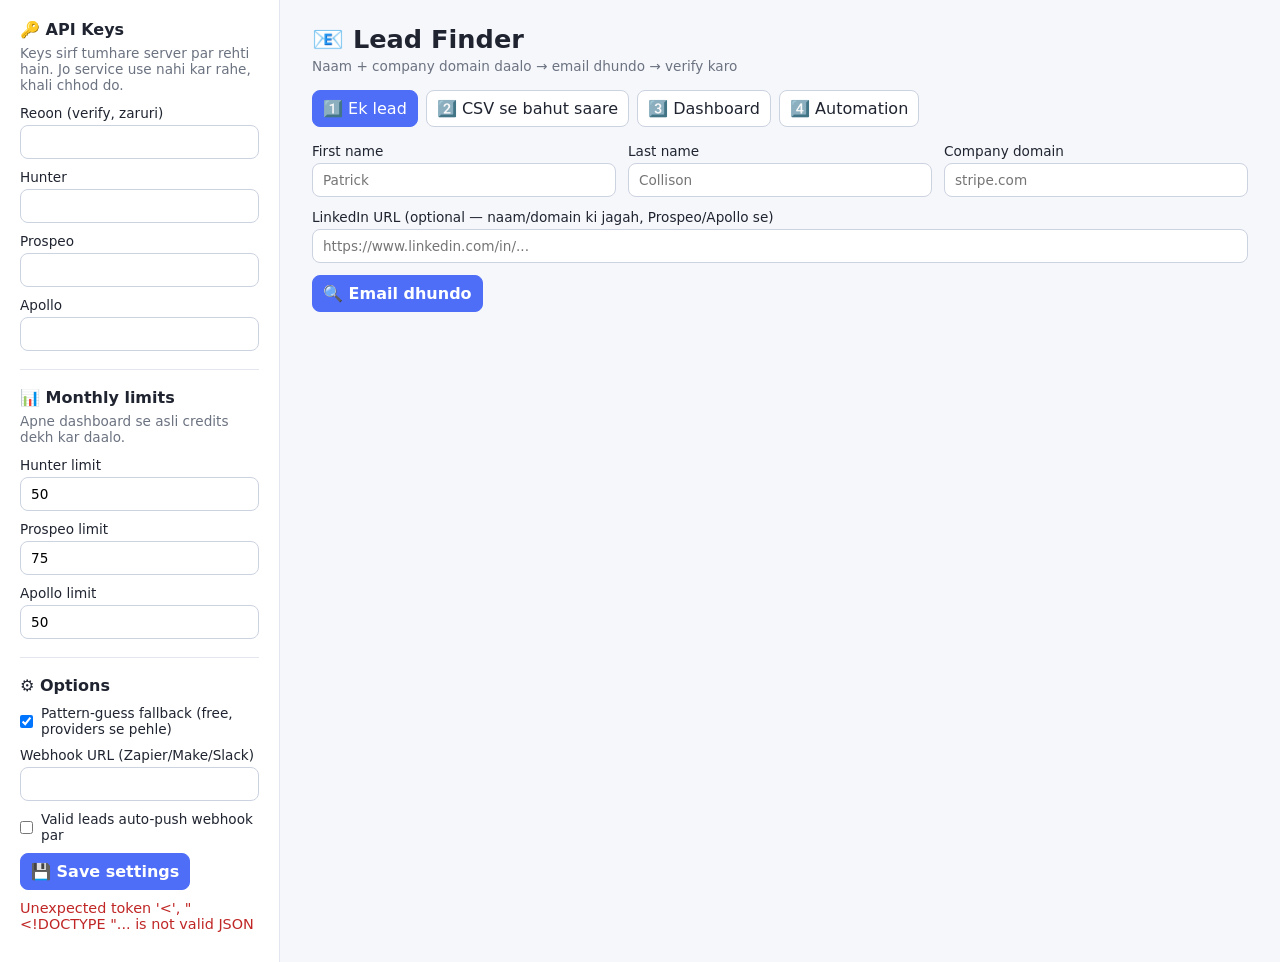
==== static/index.html @ 0e2b57da "Convert Streamlit app into server-hostable Flask web app Replaces the Streamlit UI with a JSON API +" ====
<!DOCTYPE html>
<html lang="hi">
<head>
  <meta charset="UTF-8">
  <meta name="viewport" content="width=device-width, initial-scale=1.0">
  <title>Lead Finder</title>
  <link rel="stylesheet" href="style.css">
</head>
<body>
  <div class="layout">
    <aside class="sidebar">
      <h2>🔑 API Keys</h2>
      <p class="hint">Keys sirf tumhare server par rehti hain. Jo service use nahi kar rahe, khali chhod do.</p>
      <label>Reoon (verify, zaruri)
        <input type="password" id="key-REOON_API_KEY" autocomplete="off">
      </label>
      <label>Hunter
        <input type="password" id="key-HUNTER_API_KEY" autocomplete="off">
      </label>
      <label>Prospeo
        <input type="password" id="key-PROSPEO_API_KEY" autocomplete="off">
      </label>
      <label>Apollo
        <input type="password" id="key-APOLLO_API_KEY" autocomplete="off">
      </label>

      <hr>
      <h2>📊 Monthly limits</h2>
      <p class="hint">Apne dashboard se asli credits dekh kar daalo.</p>
      <label>Hunter limit
        <input type="number" id="lim-hunter" min="0" value="50">
      </label>
      <label>Prospeo limit
        <input type="number" id="lim-prospeo" min="0" value="75">
      </label>
      <label>Apollo limit
        <input type="number" id="lim-apollo" min="0" value="50">
      </label>

      <hr>
      <h2>⚙️ Options</h2>
      <label class="check">
        <input type="checkbox" id="flag-pattern" checked>
        Pattern-guess fallback (free, providers se pehle)
      </label>
      <label>Webhook URL (Zapier/Make/Slack)
        <input type="password" id="webhook-url" autocomplete="off">
      </label>
      <label class="check">
        <input type="checkbox" id="flag-push">
        Valid leads auto-push webhook par
      </label>

      <button id="save-settings" class="primary">💾 Save settings</button>
      <p id="settings-msg" class="msg"></p>
      <button id="logout-btn" class="hidden">Logout</button>
    </aside>

    <main>
      <h1>📧 Lead Finder</h1>
      <p class="hint">Naam + company domain daalo → email dhundo → verify karo</p>
      <div id="quota-alerts"></div>

      <nav class="tabs">
        <button class="tab active" data-tab="single">1️⃣ Ek lead</button>
        <button class="tab" data-tab="csv">2️⃣ CSV se bahut saare</button>
        <button class="tab" data-tab="dash">3️⃣ Dashboard</button>
        <button class="tab" data-tab="auto">4️⃣ Automation</button>
      </nav>

      <section id="tab-single" class="panel active">
        <div class="row">
          <label>First name<input id="first" placeholder="Patrick"></label>
          <label>Last name<input id="last" placeholder="Collison"></label>
          <label>Company domain<input id="domain" placeholder="stripe.com"></label>
        </div>
        <div class="row">
          <label>LinkedIn URL (optional — naam/domain ki jagah, Prospeo/Apollo se)
            <input id="linkedin" placeholder="https://www.linkedin.com/in/...">
          </label>
        </div>
        <button id="find-btn" class="primary">🔍 Email dhundo</button>
        <p id="single-msg" class="msg"></p>
        <div id="single-result" class="card hidden"></div>
        <details id="single-log-wrap" class="hidden">
          <summary>Kya hua? (details)</summary>
          <pre id="single-log"></pre>
        </details>
      </section>

      <section id="tab-csv" class="panel">
        <p>CSV mein ye 3 columns chahiye: <code>first_name</code>, <code>last_name</code>, <code>domain</code>.
          Batch server par background mein chalta hai — tab band karoge to bhi chalta rahega.</p>
        <a class="btn" href="/api/sample.csv">⬇️ Sample CSV download karo</a>
        <div class="row top">
          <input type="file" id="csv-file" accept=".csv,text/csv">
        </div>
        <p id="csv-msg" class="msg"></p>
        <div id="csv-mapping" class="card hidden">
          <h3>Columns map karo</h3>
          <p class="hint">Tumhari CSV ke headers alag hain — batao kaunsa column kya hai:</p>
          <div class="row">
            <label>first_name →<select id="map-first"></select></label>
            <label>last_name →<select id="map-last"></select></label>
            <label>domain →<select id="map-domain"></select></label>
          </div>
          <button id="map-apply">✅ Mapping apply karo</button>
        </div>
        <div id="csv-preview" class="hidden"></div>
        <button id="batch-btn" class="primary hidden">▶️ Start job</button>

        <div id="job-panel" class="hidden">
          <h3 id="job-title">Job</h3>
          <div class="bar"><div id="bar-fill"></div></div>
          <p id="bar-text"></p>
          <p id="job-status" class="msg"></p>
          <div class="row">
            <label class="check"><input type="checkbox" id="retry-notfound"> Not-found leads bhi retry karo</label>
            <button id="resume-btn" class="hidden">🔄 Resume / Retry</button>
            <button id="download-btn" class="primary hidden">⬇️ Results download karo</button>
          </div>
          <div id="batch-table"></div>
        </div>

        <h3>Recent jobs</h3>
        <div id="jobs-list"></div>
      </section>

      <section id="tab-dash" class="panel">
        <div class="charts">
          <div id="chart-quota" class="chart"></div>
          <div id="chart-status" class="chart"></div>
          <div id="chart-pipeline" class="chart"></div>
          <div id="chart-daily" class="chart"></div>
        </div>

        <h3>Credits ka hisaab</h3>
        <div id="quota-table"></div>
        <p class="hint">Ye hisaab app ka apna estimate hai. Kabhi kabhi asli dashboard se milaa lo.</p>

        <h3>Ab tak ke leads</h3>
        <div class="row">
          <input id="hist-q" placeholder="Search naam / domain / email...">
          <select id="hist-status">
            <option value="">Sab status</option>
            <option value="valid">✅ Valid</option>
            <option value="risky">⚠️ Risky</option>
            <option value="not_found">❌ Not found</option>
          </select>
          <select id="hist-pipeline">
            <option value="">Sab pipeline</option>
            <option value="contacted">Contacted</option>
            <option value="replied">Replied</option>
            <option value="interested">Interested</option>
            <option value="closed">Closed</option>
          </select>
          <button id="hist-export">⬇️ Export CSV</button>
          <button id="hist-reverify">🔁 Risky re-verify (job)</button>
          <button id="hist-push">📤 Valid leads push karo</button>
        </div>
        <p id="hist-msg" class="msg"></p>
        <div id="history-table"></div>
      </section>

      <section id="tab-auto" class="panel">
        <h3>📅 Scheduled runs</h3>
        <p class="hint">CSV URL (Google Sheet ka "publish to web → CSV" link bhi) se auto-import + find.
          Sheet ID doge to results wapas Google Sheet mein append honge (service account env mein set karo).</p>
        <div class="row">
          <input id="sch-name" placeholder="Naam (e.g. Weekly leads)">
          <input id="sch-url" placeholder="https://... CSV URL">
          <input id="sch-interval" type="number" min="1" value="24" title="Interval (hours)">
          <input id="sch-sheet" placeholder="Google Sheet ID (optional)">
          <button id="sch-add" class="primary">➕ Add schedule</button>
        </div>
        <p id="sch-msg" class="msg"></p>
        <div id="sch-list"></div>

        <h3>📨 Outreach (Instantly / Smartlead)</h3>
        <div class="row">
          <select id="oc-provider">
            <option value="instantly">Instantly</option>
            <option value="smartlead">Smartlead</option>
          </select>
          <input id="oc-campaign" placeholder="Campaign ID">
          <input id="oc-key" type="password" placeholder="API key">
          <button id="oc-save">💾 Save</button>
          <button id="oc-push" class="primary">🚀 Valid leads campaign mein push karo</button>
        </div>
        <p id="oc-msg" class="msg"></p>

        <h3>🔑 API tokens (scripts/tools ke liye)</h3>
        <p class="hint">Token se API access: <code>Authorization: Bearer &lt;token&gt;</code>. Token sirf ek baar dikhega.</p>
        <div class="row">
          <input id="tok-name" placeholder="Token naam (e.g. my-script)">
          <button id="tok-create" class="primary">➕ Generate token</button>
        </div>
        <p id="tok-msg" class="msg"></p>
        <pre id="tok-show" class="hidden"></pre>
        <div id="tok-list"></div>
      </section>
    </main>
  </div>
  <script src="vendor/plotly-basic.min.js"></script>
  <script src="app.js"></script>
</body>
</html>
---- static/style.css ----
* { box-sizing: border-box; }

body {
  margin: 0;
  font-family: system-ui, -apple-system, "Segoe UI", sans-serif;
  background: #f6f7fb;
  color: #1f2430;
}

.layout { display: flex; min-height: 100vh; }

.sidebar {
  width: 280px;
  flex-shrink: 0;
  background: #fff;
  border-right: 1px solid #e3e6ee;
  padding: 20px;
}
.sidebar h2 { font-size: 1rem; margin: 0 0 6px; }
.sidebar hr { border: none; border-top: 1px solid #e3e6ee; margin: 18px 0; }
.sidebar label { display: block; font-size: 0.85rem; margin: 10px 0; }
.sidebar input { width: 100%; margin-top: 4px; }

main { flex: 1; padding: 24px 32px; max-width: 1100px; }
h1 { margin: 0 0 4px; font-size: 1.6rem; }
h3 { margin: 24px 0 8px; }

.hint { color: #6b7280; font-size: 0.85rem; margin: 4px 0 12px; }

input, button {
  font: inherit;
  padding: 8px 10px;
  border: 1px solid #cbd2e0;
  border-radius: 8px;
  background: #fff;
}
input:focus { outline: 2px solid #4f6ef7; border-color: transparent; }

button, .btn {
  cursor: pointer;
  display: inline-block;
  text-decoration: none;
  color: inherit;
}
button.primary, .btn.primary {
  background: #4f6ef7;
  border-color: #4f6ef7;
  color: #fff;
  font-weight: 600;
}
button.primary:hover { background: #3d5ae0; }
button:disabled { opacity: 0.6; cursor: wait; }

.tabs { display: flex; gap: 8px; margin: 16px 0; flex-wrap: wrap; }
.tab { background: #fff; }
.tab.active { background: #4f6ef7; border-color: #4f6ef7; color: #fff; }

.panel { display: none; }
.panel.active { display: block; }

.row { display: flex; gap: 12px; flex-wrap: wrap; margin-bottom: 12px; }
.row.top { margin-top: 12px; }
.row label { flex: 1; min-width: 160px; font-size: 0.85rem; }
.row input { width: 100%; margin-top: 4px; }

.msg { min-height: 1.2em; font-size: 0.9rem; margin: 10px 0; }
.msg.ok { color: #157f3d; }
.msg.err { color: #c02626; }
.msg.warn { color: #b45309; }

.card {
  background: #fff;
  border: 1px solid #e3e6ee;
  border-radius: 10px;
  padding: 14px 16px;
  margin: 12px 0;
}
.card.valid { border-left: 4px solid #16a34a; }
.card.risky { border-left: 4px solid #f59e0b; }
.card.not_found { border-left: 4px solid #dc2626; }

details { margin-top: 10px; }
pre {
  background: #101423;
  color: #d7e0ff;
  padding: 12px;
  border-radius: 8px;
  overflow-x: auto;
  font-size: 0.8rem;
  white-space: pre-wrap;
}

table { border-collapse: collapse; width: 100%; background: #fff; font-size: 0.85rem; }
th, td { border: 1px solid #e3e6ee; padding: 6px 10px; text-align: left; }
th { background: #eef1f8; }
.table-wrap { overflow-x: auto; margin: 10px 0; }

.bar {
  height: 14px;
  background: #e3e6ee;
  border-radius: 7px;
  overflow: hidden;
  margin: 12px 0 4px;
}
#bar-fill { height: 100%; width: 0; background: #4f6ef7; transition: width 0.2s; }

.badge { padding: 2px 8px; border-radius: 10px; font-size: 0.78rem; font-weight: 600; }
.badge.valid { background: #dcfce7; color: #157f3d; }
.badge.risky { background: #fef3c7; color: #b45309; }
.badge.not_found { background: #fee2e2; color: #c02626; }

.hidden { display: none; }

.login-wrap {
  min-height: 100vh;
  display: flex;
  align-items: center;
  justify-content: center;
}
.login-card { width: 320px; display: flex; flex-direction: column; gap: 10px; }
.login-card h1 { font-size: 1.3rem; margin: 0; }
.login-card input { width: 100%; }

#logout-btn { margin-top: 10px; width: 100%; }

.alert {
  padding: 10px 14px;
  border-radius: 8px;
  margin: 8px 0;
  font-size: 0.88rem;
  font-weight: 600;
}
.alert.warn { background: #fef3c7; color: #92400e; border: 1px solid #fcd34d; }
.alert.err { background: #fee2e2; color: #991b1b; border: 1px solid #fca5a5; }

.charts {
  display: grid;
  grid-template-columns: 1fr 1fr;
  gap: 12px;
  margin: 12px 0;
}
.chart {
  background: #fff;
  border: 1px solid #e3e6ee;
  border-radius: 10px;
  min-height: 260px;
}
.chart-wide { grid-column: 1 / -1; }

label.check {
  display: flex;
  align-items: center;
  gap: 8px;
  font-size: 0.85rem;
}
label.check input { width: auto; margin: 0; }

select {
  font: inherit;
  padding: 8px 10px;
  border: 1px solid #cbd2e0;
  border-radius: 8px;
  background: #fff;
}

@media (max-width: 760px) {
  .charts { grid-template-columns: 1fr; }
}

@media (max-width: 760px) {
  .layout { flex-direction: column; }
  .sidebar { width: 100%; border-right: none; border-bottom: 1px solid #e3e6ee; }
  main { padding: 16px; }
}
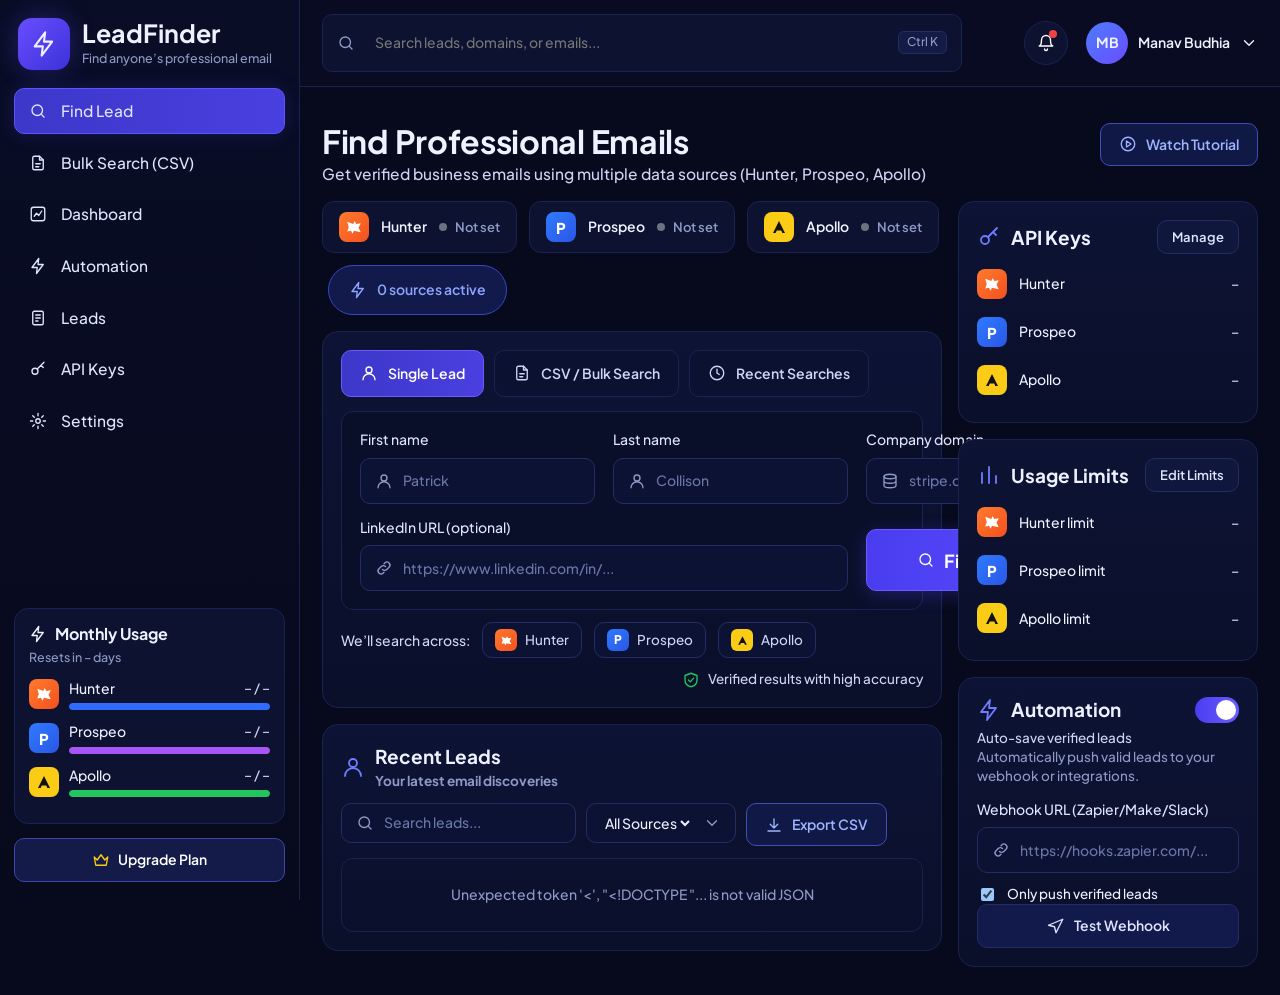
==== commit 5655319f: "Add files via upload" ====
--- a/static/index.html
+++ b/static/index.html
@@ -1,207 +1,162 @@
 <!DOCTYPE html>
-<html lang="hi">
-<head>
-  <meta charset="UTF-8">
-  <meta name="viewport" content="width=device-width, initial-scale=1.0">
-  <title>Lead Finder</title>
-  <link rel="stylesheet" href="style.css">
-</head>
-<body>
-  <div class="layout">
-    <aside class="sidebar">
-      <h2>🔑 API Keys</h2>
-      <p class="hint">Keys sirf tumhare server par rehti hain. Jo service use nahi kar rahe, khali chhod do.</p>
-      <label>Reoon (verify, zaruri)
-        <input type="password" id="key-REOON_API_KEY" autocomplete="off">
-      </label>
-      <label>Hunter
-        <input type="password" id="key-HUNTER_API_KEY" autocomplete="off">
-      </label>
-      <label>Prospeo
-        <input type="password" id="key-PROSPEO_API_KEY" autocomplete="off">
-      </label>
-      <label>Apollo
-        <input type="password" id="key-APOLLO_API_KEY" autocomplete="off">
-      </label>
+<html lang="en"><head><meta charset="UTF-8">
+<meta name="viewport" content="width=device-width, initial-scale=1, viewport-fit=cover">
+<title>LeadFinder</title>
+<link rel="stylesheet" href="https://fonts.googleapis.com/css2?family=Plus+Jakarta+Sans:wght@400;500;600;700;800&display=swap">
+<link rel="stylesheet" href="style.css"></head>
+<body data-tab="single">
+<svg width="0" height="0" style="position:absolute" aria-hidden="true"><symbol id="i-search" viewBox="0 0 24 24"><circle cx="11" cy="11" r="7"/><path d="m20 20-3.5-3.5"/></symbol><symbol id="i-file" viewBox="0 0 24 24"><path d="M14 3H7a2 2 0 0 0-2 2v14a2 2 0 0 0 2 2h10a2 2 0 0 0 2-2V8z"/><path d="M14 3v5h5M9 13h6M9 17h4"/></symbol><symbol id="i-dash" viewBox="0 0 24 24"><rect x="3" y="3" width="18" height="18" rx="3"/><path d="m7 15 3-4 3 3 4-6"/></symbol><symbol id="i-bolt" viewBox="0 0 24 24"><path d="M13 2 4 14h7l-1 8 9-12h-7z"/></symbol><symbol id="i-leads" viewBox="0 0 24 24"><rect x="5" y="3" width="14" height="18" rx="2"/><path d="M9 8h6M9 12h6M9 16h3"/></symbol><symbol id="i-key" viewBox="0 0 24 24"><circle cx="8" cy="15" r="4"/><path d="m11 12 9-9M16 7l3 3"/></symbol><symbol id="i-gear" viewBox="0 0 24 24"><circle cx="12" cy="12" r="3"/><path d="M12 2v3M12 19v3M2 12h3M19 12h3M5 5l2 2M17 17l2 2M19 5l-2 2M7 17l-2 2"/></symbol><symbol id="i-user" viewBox="0 0 24 24"><circle cx="12" cy="8" r="4"/><path d="M4 21a8 8 0 0 1 16 0"/></symbol><symbol id="i-users" viewBox="0 0 24 24"><circle cx="9" cy="8" r="3.5"/><path d="M2 20a7 7 0 0 1 14 0M16 4.5a3.5 3.5 0 0 1 0 7M18 14a6 6 0 0 1 4 6"/></symbol><symbol id="i-link" viewBox="0 0 24 24"><path d="M10 14a4 4 0 0 0 5.7 0l3-3a4 4 0 0 0-5.7-5.7l-1 1M14 10a4 4 0 0 0-5.7 0l-3 3a4 4 0 0 0 5.7 5.7l1-1"/></symbol><symbol id="i-bell" viewBox="0 0 24 24"><path d="M6 8a6 6 0 0 1 12 0c0 7 3 8 3 8H3s3-1 3-8M10 20a2 2 0 0 0 4 0"/></symbol><symbol id="i-play" viewBox="0 0 24 24"><circle cx="12" cy="12" r="9"/><path d="m10 8 6 4-6 4z"/></symbol><symbol id="i-up" viewBox="0 0 24 24"><path d="M12 16V4m-5 5 5-5 5 5M4 20h16"/></symbol><symbol id="i-dl" viewBox="0 0 24 24"><path d="M12 4v12m-5-5 5 5 5-5M4 20h16"/></symbol><symbol id="i-check" viewBox="0 0 24 24"><path d="m5 12 5 5 9-10"/></symbol><symbol id="i-shield" viewBox="0 0 24 24"><path d="M12 3 4 6v6c0 5 3.5 8 8 9 4.5-1 8-4 8-9V6z"/><path d="m8.5 12 2.5 2.5 4.5-5"/></symbol><symbol id="i-send" viewBox="0 0 24 24"><path d="m21 3-9 18-2-8-8-2z"/></symbol><symbol id="i-clock" viewBox="0 0 24 24"><circle cx="12" cy="12" r="9"/><path d="M12 7v5l3 2"/></symbol><symbol id="i-eye" viewBox="0 0 24 24"><path d="M2 12s4-7 10-7 10 7 10 7-4 7-10 7S2 12 2 12z"/><circle cx="12" cy="12" r="3"/></symbol><symbol id="i-down" viewBox="0 0 24 24"><path d="m6 9 6 6 6-6"/></symbol><symbol id="i-copy" viewBox="0 0 24 24"><rect x="9" y="9" width="11" height="11" rx="2"/><path d="M5 15V6a2 2 0 0 1 2-2h8"/></symbol><symbol id="i-plus" viewBox="0 0 24 24"><path d="M12 5v14M5 12h14"/></symbol><symbol id="i-ref" viewBox="0 0 24 24"><path d="M20 11a8 8 0 0 0-14-4L4 9M4 4v5h5M4 13a8 8 0 0 0 14 4l2-2M20 20v-5h-5"/></symbol><symbol id="i-dots" viewBox="0 0 24 24"><circle cx="12" cy="5" r="1.2"/><circle cx="12" cy="12" r="1.2"/><circle cx="12" cy="19" r="1.2"/></symbol><symbol id="i-crown" viewBox="0 0 24 24"><path d="m3 8 4 4 5-7 5 7 4-4-2 11H5z"/></symbol><symbol id="i-cal" viewBox="0 0 24 24"><rect x="3" y="5" width="18" height="16" rx="2"/><path d="M3 10h18M8 3v4M16 3v4"/></symbol><symbol id="i-db" viewBox="0 0 24 24"><ellipse cx="12" cy="6" rx="8" ry="3"/><path d="M4 6v12c0 1.7 3.6 3 8 3s8-1.3 8-3V6M4 12c0 1.7 3.6 3 8 3s8-1.3 8-3"/></symbol><symbol id="i-bulb" viewBox="0 0 24 24"><path d="M9 18h6M10 21h4M12 3a6 6 0 0 0-4 10c1 1 1 2 1 3h6c0-1 0-2 1-3a6 6 0 0 0-4-10z"/></symbol><symbol id="i-chat" viewBox="0 0 24 24"><path d="M4 5h16v11H9l-5 4z"/></symbol><symbol id="i-mail" viewBox="0 0 24 24"><rect x="3" y="5" width="18" height="14" rx="2"/><path d="m3 7 9 6 9-6"/></symbol><symbol id="i-bars" viewBox="0 0 24 24"><path d="M5 20V10M12 20V4M19 20v-7"/></symbol><symbol id="i-pie" viewBox="0 0 24 24"><path d="M12 3v9h9a9 9 0 1 1-9-9z"/></symbol><symbol id="i-x" viewBox="0 0 24 24"><path d="M18 6 6 18M6 6l12 12"/></symbol><symbol id="i-eyeo" viewBox="0 0 24 24"><path d="M3 3l18 18M10 6a9 9 0 0 1 12 6 12 12 0 0 1-3 4M6 8a12 12 0 0 0-4 4s4 7 10 7a9 9 0 0 0 4-1"/></symbol><symbol id="i-star" viewBox="0 0 24 24"><path d="M12 2l2.5 6.5L21 9l-5 4.5L17.5 21 12 17l-5.500 4L8 13.500 3 9l6.500-.5z"/></symbol><symbol id="i-cloud" viewBox="0 0 24 24"><path d="M7 18a4.500 4.500 0 0 1-.5-9A6 6 0 0 1 18 9a4.500 4.500 0 0 1-.5 9"/><path d="m9 13 3-3 3 3M12 10v9"/></symbol><symbol id="i-hu" viewBox="0 0 24 24"><path d="M3 5l8 3 2-4 2 4 6-1-3 6 3 6-9-2-2 4-2-4-5 1 2-6z"/></symbol><symbol id="i-ap" viewBox="0 0 24 24"><path d="M12 4 4 20h3.500l1.500-3.500h6L16.500 20H20z"/></symbol></svg>
+<div class="app">
+<aside class="sidebar">
+ <div class="logo"><div class="lg"><svg class="i" viewBox="0 0 24 24"><use href="#i-bolt"/></svg></div><div><b>LeadFinder</b><small>Find anyone’s professional email</small></div></div>
+ <nav class="m">
+  <button class="tab active" data-tab="single"><svg class="i" viewBox="0 0 24 24"><use href="#i-search"/></svg>Find Lead</button>
+  <button class="tab" data-tab="csv"><svg class="i" viewBox="0 0 24 24"><use href="#i-file"/></svg>Bulk Search (CSV)</button>
+  <button class="tab" data-tab="dash"><svg class="i" viewBox="0 0 24 24"><use href="#i-dash"/></svg>Dashboard</button>
+  <button class="tab" data-tab="auto"><svg class="i" viewBox="0 0 24 24"><use href="#i-bolt"/></svg>Automation</button>
+  <button type="button" class="nav-leads"><svg class="i" viewBox="0 0 24 24"><use href="#i-leads"/></svg>Leads</button>
+  <button type="button" class="nav-set"><svg class="i" viewBox="0 0 24 24"><use href="#i-key"/></svg>API Keys</button>
+  <button type="button" class="nav-set"><svg class="i" viewBox="0 0 24 24"><use href="#i-gear"/></svg>Settings</button>
+ </nav>
+ <div class="sbx">
+  <div class="sc" id="side-usage"><h4><span><svg class="i" viewBox="0 0 24 24"><use href="#i-bolt"/></svg> Monthly Usage</span></h4><p class="s">Resets in <span data-reset>–</span> days</p>
+   <div class="lm"><span class="pv hu"><svg viewBox="0 0 24 24"><use href="#i-hu"/></svg></span><div class="nm"><div class="lr"><span>Hunter</span><span class="v" data-su="hunter">– / –</span></div><div class="bar"><i data-sb="hunter" style="background:#2f6bff"></i></div></div></div>
+   <div class="lm"><span class="pv pr">P</span><div class="nm"><div class="lr"><span>Prospeo</span><span class="v" data-su="prospeo">– / –</span></div><div class="bar"><i data-sb="prospeo" style="background:#a855f7"></i></div></div></div>
+   <div class="lm"><span class="pv ap"><svg viewBox="0 0 24 24"><use href="#i-ap"/></svg></span><div class="nm"><div class="lr"><span>Apollo</span><span class="v" data-su="apollo">– / –</span></div><div class="bar"><i data-sb="apollo" style="background:#22c55e"></i></div></div></div>
+  </div>
+  <div class="sc" id="side-prov"><h4>API Providers <small class="allc"><i class="dt"></i> <span id="sp-all">All connected</span></small></h4><div class="kv"><span class="pv hu"><svg viewBox="0 0 24 24"><use href="#i-hu"/></svg></span>Hunter<span class="ok"><i class="dt off" data-sp="hunter"></i></span></div><div class="kv"><span class="pv pr">P</span>Prospeo<span class="ok"><i class="dt off" data-sp="prospeo"></i></span></div><div class="kv"><span class="pv ap"><svg viewBox="0 0 24 24"><use href="#i-ap"/></svg></span>Apollo<span class="ok"><i class="dt off" data-sp="apollo"></i></span></div></div>
+  <div class="sc" id="side-cred"><h4>Monthly Limits<button type="button" class="btn sm nav-set">View All</button></h4><p class="s">Resets in <span data-reset>–</span> days</p><div class="lm"><span class="pv hu"><svg viewBox="0 0 24 24"><use href="#i-hu"/></svg></span><div class="nm"><div class="lr"><span>Hunter</span><span class="v" data-su="hunter">– / –</span></div><div class="bar"><i data-sb="hunter" style="background:#2f6bff"></i></div></div></div><div class="lm"><span class="pv pr">P</span><div class="nm"><div class="lr"><span>Prospeo</span><span class="v" data-su="prospeo">– / –</span></div><div class="bar"><i data-sb="prospeo" style="background:#a855f7"></i></div></div></div><div class="lm"><span class="pv ap"><svg viewBox="0 0 24 24"><use href="#i-ap"/></svg></span><div class="nm"><div class="lr"><span>Apollo</span><span class="v" data-su="apollo">– / –</span></div><div class="bar"><i data-sb="apollo" style="background:#22c55e"></i></div></div></div></div>
+  <div class="sc cp" id="side-settings">
+   <h4><svg class="i" viewBox="0 0 24 24"><use href="#i-key"/></svg> API Keys</h4><p class="mini">Keys sahin server par rehni chahiye. Jo service use kar rahe, wahi fill karo.</p>
+   <label class="f">Reoon (verification, required)</label><div class="in"><input type="password" id="key-REOON_API_KEY" autocomplete="off" placeholder="Enter API key"></div>
+   <label class="f">Hunter</label><div class="in"><input type="password" id="key-HUNTER_API_KEY" autocomplete="off" placeholder="Enter API key"></div>
+   <label class="f">Prospeo</label><div class="in"><input type="password" id="key-PROSPEO_API_KEY" autocomplete="off" placeholder="Enter API key"></div>
+   <label class="f">Apollo</label><div class="in"><input type="password" id="key-APOLLO_API_KEY" autocomplete="off" placeholder="Enter API key"></div>
+   <h4 class="gap"><svg class="i" viewBox="0 0 24 24"><use href="#i-bars"/></svg> Monthly Limits</h4><p class="mini">Apne dashboard se asli credits dekh kar daalo.</p>
+   <div class="lm"><span class="pv hu"><svg viewBox="0 0 24 24"><use href="#i-hu"/></svg></span><span class="nm">Hunter limit</span><div class="in w"><input type="number" id="lim-hunter" min="0" value="50"></div></div>
+   <div class="lm"><span class="pv pr">P</span><span class="nm">Prospeo limit</span><div class="in w"><input type="number" id="lim-prospeo" min="0" value="75"></div></div>
+   <div class="lm"><span class="pv ap"><svg viewBox="0 0 24 24"><use href="#i-ap"/></svg></span><span class="nm">Apollo limit</span><div class="in w"><input type="number" id="lim-apollo" min="0" value="50"></div></div>
+   <h4 class="gap"><svg class="i" viewBox="0 0 24 24"><use href="#i-gear"/></svg> Options</h4>
+   <label class="check"><input type="checkbox" id="flag-pattern" checked><span>Pattern-guess fallback<br><small>(free providers se pehle)</small></span></label>
+   <label class="f">Webhook URL (Zapier/Make/Slack)</label><div class="in"><input type="password" id="webhook-url" autocomplete="off" placeholder="https://hooks.zapier.com/..."></div>
+   <label class="check"><input type="checkbox" id="flag-push"><span>Valid leads auto-push webhook par</span></label>
+   <button id="save-settings" class="btn p c"><svg class="i" viewBox="0 0 24 24"><use href="#i-file"/></svg> Save Settings</button>
+   <p id="settings-msg" class="msg"></p>
+  </div>
+  <button class="upb" type="button"><svg class="i" viewBox="0 0 24 24"><use href="#i-crown"/></svg> Upgrade Plan</button>
+  <button id="logout-btn" class="btn hidden c">Logout</button>
+ </div>
+</aside>
+<main>
+ <div class="top"><div class="srch"><svg class="i" viewBox="0 0 24 24"><use href="#i-search"/></svg><input id="gsearch" placeholder="Search leads, domains, or emails..."><span class="kb">Ctrl K</span></div>
+  <div class="tr"><div class="bell"><svg class="i" viewBox="0 0 24 24"><use href="#i-bell"/></svg></div><div class="usr"><div class="av">MB</div>Manav Budhia <svg class="i" viewBox="0 0 24 24"><use href="#i-down"/></svg></div></div></div>
+ <div class="pg">
+  <div id="quota-alerts"></div>
 
-      <hr>
-      <h2>📊 Monthly limits</h2>
-      <p class="hint">Apne dashboard se asli credits dekh kar daalo.</p>
-      <label>Hunter limit
-        <input type="number" id="lim-hunter" min="0" value="50">
-      </label>
-      <label>Prospeo limit
-        <input type="number" id="lim-prospeo" min="0" value="75">
-      </label>
-      <label>Apollo limit
-        <input type="number" id="lim-apollo" min="0" value="50">
-      </label>
+  <section id="tab-single" class="panel active">
+   <div class="hd"><div><h1>Find Professional Emails</h1><p>Get verified business emails using multiple data sources (Hunter, Prospeo, Apollo)</p></div><button type="button" class="btn ol tut"><svg class="i" viewBox="0 0 24 24"><use href="#i-play"/></svg> Watch Tutorial</button></div>
+   <div class="cols"><div class="stk">
+    <div class="chips">
+     <div class="chip"><span class="pv hu"><svg viewBox="0 0 24 24"><use href="#i-hu"/></svg></span>Hunter<em id="cs-hunter"><i class="dt off"></i>Not set</em></div>
+     <div class="chip"><span class="pv pr">P</span>Prospeo<em id="cs-prospeo"><i class="dt off"></i>Not set</em></div>
+     <div class="chip"><span class="pv ap"><svg viewBox="0 0 24 24"><use href="#i-ap"/></svg></span>Apollo<em id="cs-apollo"><i class="dt off"></i>Not set</em></div>
+     <div class="pill"><svg class="i" viewBox="0 0 24 24"><use href="#i-bolt"/></svg> <span id="src-active">0 sources active</span></div></div>
+    <div class="card">
+     <div class="tabs"><button class="tab active" data-tab="single"><svg class="i" viewBox="0 0 24 24"><use href="#i-user"/></svg>Single Lead</button><button class="tab" data-tab="csv"><svg class="i" viewBox="0 0 24 24"><use href="#i-file"/></svg>CSV / Bulk Search</button><button class="tab" data-tab="dash"><svg class="i" viewBox="0 0 24 24"><use href="#i-clock"/></svg>Recent Searches</button></div>
+     <div class="fm">
+      <div><label class="f">First name</label><div class="in"><svg class="i" viewBox="0 0 24 24"><use href="#i-user"/></svg><input id="first" placeholder="Patrick"></div></div>
+      <div><label class="f">Last name</label><div class="in"><svg class="i" viewBox="0 0 24 24"><use href="#i-user"/></svg><input id="last" placeholder="Collison"></div></div>
+      <div><label class="f">Company domain</label><div class="in"><svg class="i" viewBox="0 0 24 24"><use href="#i-db"/></svg><input id="domain" placeholder="stripe.com"></div></div>
+      <div class="s2"><label class="f">LinkedIn URL (optional)</label><div class="in"><svg class="i" viewBox="0 0 24 24"><use href="#i-link"/></svg><input id="linkedin" placeholder="https://www.linkedin.com/in/..."></div></div>
+      <button id="find-btn" class="btn p go"><svg class="i" viewBox="0 0 24 24"><use href="#i-search"/></svg> Find Email →</button>
+     </div>
+     <div class="ft">We’ll search across: <span class="tag"><span class="pv hu"><svg viewBox="0 0 24 24"><use href="#i-hu"/></svg></span>Hunter</span><span class="tag"><span class="pv pr">P</span>Prospeo</span><span class="tag"><span class="pv ap"><svg viewBox="0 0 24 24"><use href="#i-ap"/></svg></span>Apollo</span><span class="vf"><span class="gr"><svg class="i" viewBox="0 0 24 24"><use href="#i-shield"/></svg></span>Verified results with high accuracy</span></div>
+     <p id="single-msg" class="msg"></p>
+     <div id="single-result" class="card hidden"></div>
+     <details id="single-log-wrap" class="hidden"><summary>What happened? (details)</summary><pre id="single-log"></pre></details>
+    </div><div class="card" id="recent"><div class="tbl-h"><h3><svg class="i" viewBox="0 0 24 24"><use href="#i-user"/></svg><span>Recent Leads<div class="sub">Your latest email discoveries</div></span></h3><div class="r"><div class="in"><svg class="i" viewBox="0 0 24 24"><use href="#i-search"/></svg><input id="rl-q" placeholder="Search leads..."></div><div class="in sel"><select id="rl-src"><option value="">All Sources</option></select><svg class="i" viewBox="0 0 24 24"><use href="#i-down"/></svg></div><button type="button" id="rl-export" class="btn ol"><svg class="i" viewBox="0 0 24 24"><use href="#i-dl"/></svg> Export CSV</button></div></div><div class="tw" id="rl-table"><div class="empty"><div>No leads yet — find your first email above.</div></div></div></div></div>
+    <div class="stk">
+     <div class="card"><div class="rowh"><h3><svg class="i" viewBox="0 0 24 24"><use href="#i-key"/></svg>API Keys</h3><button type="button" class="btn sm nav-set">Manage</button></div>
+      <div class="kv"><span class="pv hu"><svg viewBox="0 0 24 24"><use href="#i-hu"/></svg></span>Hunter<span class="ok" id="rk-hunter">–</span></div><div class="kv"><span class="pv pr">P</span>Prospeo<span class="ok" id="rk-prospeo">–</span></div><div class="kv"><span class="pv ap"><svg viewBox="0 0 24 24"><use href="#i-ap"/></svg></span>Apollo<span class="ok" id="rk-apollo">–</span></div></div>
+     <div class="card"><div class="rowh"><h3><svg class="i" viewBox="0 0 24 24"><use href="#i-bars"/></svg>Usage Limits</h3><button type="button" class="btn sm nav-set">Edit Limits</button></div>
+      <div class="kv"><span class="pv hu"><svg viewBox="0 0 24 24"><use href="#i-hu"/></svg></span>Hunter limit<b id="rl-hunter">–</b></div><div class="kv"><span class="pv pr">P</span>Prospeo limit<b id="rl-prospeo">–</b></div><div class="kv"><span class="pv ap"><svg viewBox="0 0 24 24"><use href="#i-ap"/></svg></span>Apollo limit<b id="rl-apollo">–</b></div></div>
+     <div class="card"><div class="rowh"><h3><svg class="i" viewBox="0 0 24 24"><use href="#i-bolt"/></svg>Automation</h3><button type="button" class="tog" id="a-toggle" role="switch" aria-label="Auto-push valid leads"></button></div><p class="sub" style="color:#cfd5f5">Auto-save verified leads<br><span style="color:var(--mu)">Automatically push valid leads to your webhook or integrations.</span></p><label class="f" style="margin-top:14px">Webhook URL (Zapier/Make/Slack)</label><div class="in"><svg class="i" viewBox="0 0 24 24"><use href="#i-link"/></svg><input id="a-webhook" type="password" autocomplete="off" placeholder="https://hooks.zapier.com/..."></div><label class="check"><input type="checkbox" id="a-valid" checked>Only push verified leads</label><button type="button" id="a-test" class="btn c" style="background:#121a4c"><svg class="i" viewBox="0 0 24 24"><use href="#i-send"/></svg> Test Webhook</button><p id="a-msg" class="msg"></p></div>
+    </div></div>
+  </section>
 
-      <hr>
-      <h2>⚙️ Options</h2>
-      <label class="check">
-        <input type="checkbox" id="flag-pattern" checked>
-        Pattern-guess fallback (free, providers se pehle)
-      </label>
-      <label>Webhook URL (Zapier/Make/Slack)
-        <input type="password" id="webhook-url" autocomplete="off">
-      </label>
-      <label class="check">
-        <input type="checkbox" id="flag-push">
-        Valid leads auto-push webhook par
-      </label>
+  <section id="tab-csv" class="panel">
+   <div class="hd"><div><h1>CSV Import</h1><p>Upload a CSV file with first name, last name and domain to find and verify professional emails in bulk.</p></div><button type="button" class="btn ol tut"><svg class="i" viewBox="0 0 24 24"><use href="#i-play"/></svg> Watch Tutorial</button></div>
+   <div class="tabs steps"><button class="tab" data-tab="single"><span class="n">1</span>Find Lead</button><button class="tab active" data-tab="csv"><span class="n">2</span>CSV Import</button><button class="tab" data-tab="dash"><span class="n">3</span>Dashboard</button><button class="tab" data-tab="auto"><span class="n">4</span>Automation</button></div>
+   <div class="card"><div class="req">
+    <label class="upl" for="csv-file" id="dropzone"><span class="big-i"><svg class="i" viewBox="0 0 24 24"><use href="#i-cloud"/></svg></span><h4>Upload CSV File</h4><p>Drag and drop your file here, or click to browse</p><span class="btn p"><svg class="i" viewBox="0 0 24 24"><use href="#i-up"/></svg> Choose CSV File</span><small>Supports CSV format only • Max 10,000 rows • Columns: first_name, last_name, domain</small><a class="lnk" href="/api/sample.csv"><svg class="i" viewBox="0 0 24 24"><use href="#i-dl"/></svg> Download Sample CSV</a><input type="file" id="csv-file" accept=".csv,text/csv" class="sr"></label>
+    <div><h3><svg class="i" viewBox="0 0 24 24"><use href="#i-file"/></svg>CSV Requirements</h3><p class="sub">Your CSV file must have these 3 columns:</p>
+     <div class="cc"><div><code>first_name</code>e.g. John</div><div><code>last_name</code>e.g. Doe</div><div><code>domain</code>e.g. company.com</div></div><hr>
+     <h3 class="tipt"><span class="ye"><svg class="i" viewBox="0 0 24 24"><use href="#i-bulb"/></svg></span>Tips</h3>
+     <div class="tip"><svg class="i" viewBox="0 0 24 24"><use href="#i-check"/></svg>Use only one sheet in the CSV file</div><div class="tip"><svg class="i" viewBox="0 0 24 24"><use href="#i-check"/></svg>Remove duplicate entries</div><div class="tip"><svg class="i" viewBox="0 0 24 24"><use href="#i-check"/></svg>Maximum 10,000 rows per file</div><div class="tip"><svg class="i" viewBox="0 0 24 24"><use href="#i-check"/></svg>File should be in CSV format (UTF-8)</div></div>
+   </div>
+   <p id="csv-msg" class="msg"></p>
+   <div id="csv-mapping" class="card hidden"><h3>Map columns</h3><p class="hint">Your CSV headers differ — tell us which column is which:</p>
+    <div class="row"><label>first_name →<select id="map-first"></select></label><label>last_name →<select id="map-last"></select></label><label>domain →<select id="map-domain"></select></label></div>
+    <button id="map-apply" class="btn"><svg class="i" viewBox="0 0 24 24"><use href="#i-check"/></svg> Apply mapping</button></div>
+   <div id="csv-preview" class="hidden"></div>
+   <button id="batch-btn" class="btn p hidden"><svg class="i" viewBox="0 0 24 24"><use href="#i-play"/></svg> Start job</button>
+   <div id="job-panel" class="hidden"><h3 id="job-title">Job</h3><div class="bar big"><div id="bar-fill"></div></div><p id="bar-text"></p><p id="job-status" class="msg"></p>
+    <div class="row"><label class="check"><input type="checkbox" id="retry-notfound"> Retry not-found leads too</label><button id="resume-btn" class="btn hidden"><svg class="i" viewBox="0 0 24 24"><use href="#i-ref"/></svg> Resume / Retry</button><button id="download-btn" class="btn p hidden"><svg class="i" viewBox="0 0 24 24"><use href="#i-dl"/></svg> Download results</button></div>
+    <div id="batch-table"></div></div></div>
+   <div class="card"><h3><svg class="i" viewBox="0 0 24 24"><use href="#i-file"/></svg><span>Recent CSV Jobs<div class="sub">Track the status and results of your bulk searches.</div></span></h3><div id="jobs-list"></div></div>
+  </section>
 
-      <button id="save-settings" class="primary">💾 Save settings</button>
-      <p id="settings-msg" class="msg"></p>
-      <button id="logout-btn" class="hidden">Logout</button>
-    </aside>
+  <section id="tab-dash" class="panel">
+   <div class="hd"><div><h1>Dashboard</h1><p>Track usage, leads and performance across all data sources.</p></div><div class="hr"><div class="in sel rng"><svg class="i" viewBox="0 0 24 24"><use href="#i-cal"/></svg><select id="rng"><option value="7">Last 7 days</option><option value="30" selected>Last 30 days</option><option value="90">Last 90 days</option></select><svg class="i" viewBox="0 0 24 24"><use href="#i-down"/></svg></div><button class="btn p tab" data-tab="single"><svg class="i" viewBox="0 0 24 24"><use href="#i-plus"/></svg> Find New Lead</button></div></div>
+   <div class="stats">
+    <div class="stat st1"><div class="t"><span class="ic" style="background:#4f46e5"><svg class="i" viewBox="0 0 24 24"><use href="#i-users"/></svg></span><span><small>Total Leads</small><div class="big" id="st-total">0</div></span></div></div>
+    <div class="stat"><div class="t"><span class="ic" style="background:#16a34a"><svg class="i" viewBox="0 0 24 24"><use href="#i-mail"/></svg></span><span><small>Verified Emails</small><div class="big" id="st-valid">0</div></span></div><div class="up2" id="st-rate">0% success rate</div></div>
+    <div class="stat"><div class="t"><span class="ic" style="background:#f97316"><svg class="i" viewBox="0 0 24 24"><use href="#i-pie"/></svg></span><span><small>Credits Used</small><div class="big"><span id="st-used">0</span> <span class="mu">/ <span id="st-lim">0</span></span></div></span></div><div class="bar"><i id="st-bar" style="background:linear-gradient(90deg,#5b45f2,#8b5cf6)"></i></div></div>
+    <div class="stat"><small>Active Sources</small><div class="t"><span class="ic" style="background:#e11d48"><svg class="i" viewBox="0 0 24 24"><use href="#i-db"/></svg></span><div class="big"><span id="st-src">0</span> <span class="mu">/ 3</span></div></div><div class="chips g8"><span class="pv hu"><svg viewBox="0 0 24 24"><use href="#i-hu"/></svg></span><span class="pv pr">P</span><span class="pv ap"><svg viewBox="0 0 24 24"><use href="#i-ap"/></svg></span></div></div>
+   </div>
+   <div class="g2 a"><div class="card"><h3>Credits Usage</h3><div id="chart-quota" class="svgc"></div></div><div class="card"><div class="rowh"><h3>Leads Status (Last <span class="rl">30</span> Days)</h3><div class="lg2"><span><i style="background:#8b5cf6"></i>Found</span><span><i style="background:#22c55e"></i>Verified</span><span><i style="background:#ef4444"></i>Failed</span></div></div><div id="chart-status" class="svgc"></div></div></div>
+<div class="g2 b"><div class="card"><h3>CRM Pipeline</h3><div class="pipe">
+    <div class="pst"><div class="t"><span class="ic" style="background:#4f46e5"><svg class="i" viewBox="0 0 24 24"><use href="#i-eye"/></svg></span>Found</div><div class="big" id="pp-found">0</div><small>Leads discovered</small></div>
+    <div class="pst"><div class="t"><span class="ic" style="background:#16a34a"><svg class="i" viewBox="0 0 24 24"><use href="#i-check"/></svg></span>Verified</div><div class="big" id="pp-valid">0</div><small>Valid emails</small></div>
+    <div class="pst"><div class="t"><span class="ic" style="background:#f97316"><svg class="i" viewBox="0 0 24 24"><use href="#i-send"/></svg></span>Sent to CRM</div><div class="big" id="pp-sent">0</div><small>Contacted / pushed</small></div>
+    <div class="pst"><div class="t"><span class="ic" style="background:#a855f7"><svg class="i" viewBox="0 0 24 24"><use href="#i-chat"/></svg></span>Replied</div><div class="big" id="pp-replied">0</div><small>Replies</small></div></div></div>
+<div class="card"><h3>Daily Leads (Last <span class="rl">30</span> Days)</h3><div id="chart-daily" class="svgc"></div></div></div>
+      <h3 class="sec">Credits ka Hisaab</h3><div id="quota-table"></div>
+   <p class="hint">This is the app’s own estimate. Compare with each provider’s dashboard now and then.</p>
+   <h3 class="sec">Ab tak ke Leads</h3>
+   <div class="tbl-h">
+    <div class="in grow"><svg class="i" viewBox="0 0 24 24"><use href="#i-search"/></svg><input id="hist-q" placeholder="Search naam / domain / email..."></div>
+    <div class="in sel"><select id="hist-status"><option value="">Sab status</option><option value="valid">✅ Valid</option><option value="risky">⚠️ Risky</option><option value="not_found">❌ Not found</option></select><svg class="i" viewBox="0 0 24 24"><use href="#i-down"/></svg></div>
+    <div class="in sel"><select id="hist-pipeline"><option value="">Sab pipeline</option><option value="contacted">Contacted</option><option value="replied">Replied</option><option value="interested">Interested</option><option value="closed">Closed</option></select><svg class="i" viewBox="0 0 24 24"><use href="#i-down"/></svg></div>
+    <button id="hist-export" class="btn ol"><svg class="i" viewBox="0 0 24 24"><use href="#i-dl"/></svg> Export CSV</button><button id="hist-reverify" class="btn ol"><svg class="i" viewBox="0 0 24 24"><use href="#i-ref"/></svg> Risky re-verify (job)</button><button id="hist-push" class="btn ol"><svg class="i" viewBox="0 0 24 24"><use href="#i-up"/></svg> Valid leads push karo</button></div>
+   <p id="hist-msg" class="msg"></p><div id="history-table"></div>
+  </section>
 
-    <main>
-      <h1>📧 Lead Finder</h1>
-      <p class="hint">Naam + company domain daalo → email dhundo → verify karo</p>
-      <div id="quota-alerts"></div>
-
-      <nav class="tabs">
-        <button class="tab active" data-tab="single">1️⃣ Ek lead</button>
-        <button class="tab" data-tab="csv">2️⃣ CSV se bahut saare</button>
-        <button class="tab" data-tab="dash">3️⃣ Dashboard</button>
-        <button class="tab" data-tab="auto">4️⃣ Automation</button>
-      </nav>
-
-      <section id="tab-single" class="panel active">
-        <div class="row">
-          <label>First name<input id="first" placeholder="Patrick"></label>
-          <label>Last name<input id="last" placeholder="Collison"></label>
-          <label>Company domain<input id="domain" placeholder="stripe.com"></label>
-        </div>
-        <div class="row">
-          <label>LinkedIn URL (optional — naam/domain ki jagah, Prospeo/Apollo se)
-            <input id="linkedin" placeholder="https://www.linkedin.com/in/...">
-          </label>
-        </div>
-        <button id="find-btn" class="primary">🔍 Email dhundo</button>
-        <p id="single-msg" class="msg"></p>
-        <div id="single-result" class="card hidden"></div>
-        <details id="single-log-wrap" class="hidden">
-          <summary>Kya hua? (details)</summary>
-          <pre id="single-log"></pre>
-        </details>
-      </section>
-
-      <section id="tab-csv" class="panel">
-        <p>CSV mein ye 3 columns chahiye: <code>first_name</code>, <code>last_name</code>, <code>domain</code>.
-          Batch server par background mein chalta hai — tab band karoge to bhi chalta rahega.</p>
-        <a class="btn" href="/api/sample.csv">⬇️ Sample CSV download karo</a>
-        <div class="row top">
-          <input type="file" id="csv-file" accept=".csv,text/csv">
-        </div>
-        <p id="csv-msg" class="msg"></p>
-        <div id="csv-mapping" class="card hidden">
-          <h3>Columns map karo</h3>
-          <p class="hint">Tumhari CSV ke headers alag hain — batao kaunsa column kya hai:</p>
-          <div class="row">
-            <label>first_name →<select id="map-first"></select></label>
-            <label>last_name →<select id="map-last"></select></label>
-            <label>domain →<select id="map-domain"></select></label>
-          </div>
-          <button id="map-apply">✅ Mapping apply karo</button>
-        </div>
-        <div id="csv-preview" class="hidden"></div>
-        <button id="batch-btn" class="primary hidden">▶️ Start job</button>
-
-        <div id="job-panel" class="hidden">
-          <h3 id="job-title">Job</h3>
-          <div class="bar"><div id="bar-fill"></div></div>
-          <p id="bar-text"></p>
-          <p id="job-status" class="msg"></p>
-          <div class="row">
-            <label class="check"><input type="checkbox" id="retry-notfound"> Not-found leads bhi retry karo</label>
-            <button id="resume-btn" class="hidden">🔄 Resume / Retry</button>
-            <button id="download-btn" class="primary hidden">⬇️ Results download karo</button>
-          </div>
-          <div id="batch-table"></div>
-        </div>
-
-        <h3>Recent jobs</h3>
-        <div id="jobs-list"></div>
-      </section>
-
-      <section id="tab-dash" class="panel">
-        <div class="charts">
-          <div id="chart-quota" class="chart"></div>
-          <div id="chart-status" class="chart"></div>
-          <div id="chart-pipeline" class="chart"></div>
-          <div id="chart-daily" class="chart"></div>
-        </div>
-
-        <h3>Credits ka hisaab</h3>
-        <div id="quota-table"></div>
-        <p class="hint">Ye hisaab app ka apna estimate hai. Kabhi kabhi asli dashboard se milaa lo.</p>
-
-        <h3>Ab tak ke leads</h3>
-        <div class="row">
-          <input id="hist-q" placeholder="Search naam / domain / email...">
-          <select id="hist-status">
-            <option value="">Sab status</option>
-            <option value="valid">✅ Valid</option>
-            <option value="risky">⚠️ Risky</option>
-            <option value="not_found">❌ Not found</option>
-          </select>
-          <select id="hist-pipeline">
-            <option value="">Sab pipeline</option>
-            <option value="contacted">Contacted</option>
-            <option value="replied">Replied</option>
-            <option value="interested">Interested</option>
-            <option value="closed">Closed</option>
-          </select>
-          <button id="hist-export">⬇️ Export CSV</button>
-          <button id="hist-reverify">🔁 Risky re-verify (job)</button>
-          <button id="hist-push">📤 Valid leads push karo</button>
-        </div>
-        <p id="hist-msg" class="msg"></p>
-        <div id="history-table"></div>
-      </section>
-
-      <section id="tab-auto" class="panel">
-        <h3>📅 Scheduled runs</h3>
-        <p class="hint">CSV URL (Google Sheet ka "publish to web → CSV" link bhi) se auto-import + find.
-          Sheet ID doge to results wapas Google Sheet mein append honge (service account env mein set karo).</p>
-        <div class="row">
-          <input id="sch-name" placeholder="Naam (e.g. Weekly leads)">
-          <input id="sch-url" placeholder="https://... CSV URL">
-          <input id="sch-interval" type="number" min="1" value="24" title="Interval (hours)">
-          <input id="sch-sheet" placeholder="Google Sheet ID (optional)">
-          <button id="sch-add" class="primary">➕ Add schedule</button>
-        </div>
-        <p id="sch-msg" class="msg"></p>
-        <div id="sch-list"></div>
-
-        <h3>📨 Outreach (Instantly / Smartlead)</h3>
-        <div class="row">
-          <select id="oc-provider">
-            <option value="instantly">Instantly</option>
-            <option value="smartlead">Smartlead</option>
-          </select>
-          <input id="oc-campaign" placeholder="Campaign ID">
-          <input id="oc-key" type="password" placeholder="API key">
-          <button id="oc-save">💾 Save</button>
-          <button id="oc-push" class="primary">🚀 Valid leads campaign mein push karo</button>
-        </div>
-        <p id="oc-msg" class="msg"></p>
-
-        <h3>🔑 API tokens (scripts/tools ke liye)</h3>
-        <p class="hint">Token se API access: <code>Authorization: Bearer &lt;token&gt;</code>. Token sirf ek baar dikhega.</p>
-        <div class="row">
-          <input id="tok-name" placeholder="Token naam (e.g. my-script)">
-          <button id="tok-create" class="primary">➕ Generate token</button>
-        </div>
-        <p id="tok-msg" class="msg"></p>
-        <pre id="tok-show" class="hidden"></pre>
-        <div id="tok-list"></div>
-      </section>
-    </main>
-  </div>
-  <script src="vendor/plotly-basic.min.js"></script>
-  <script src="app.js"></script>
-</body>
-</html>+  <section id="tab-auto" class="panel">
+   <div class="hd"><div><h1>Automation</h1><p>Automate lead discovery, import from Google Sheets and push valid leads to your CRM or tools.</p></div><button type="button" class="btn ol tut"><svg class="i" viewBox="0 0 24 24"><use href="#i-play"/></svg> Watch Tutorial</button></div>
+   <div class="tabs steps"><button class="tab" data-tab="single"><span class="n">1</span>Find Lead</button><button class="tab" data-tab="csv"><span class="n">2</span>CSV Import</button><button class="tab" data-tab="dash"><span class="n">3</span>Dashboard</button><button class="tab active" data-tab="auto"><span class="n">4</span>Automation</button></div>
+   <div class="cols wide"><div class="card"><div class="rowh"><h3 class="th"><span class="ib"><svg class="i" viewBox="0 0 24 24"><use href="#i-cal"/></svg></span><span>Scheduled Runs<div class="sub">Automatically import leads from Google Sheets and find verified emails.</div></span></h3><span class="st a">● Active</span></div>
+     <label class="f">Schedule name</label><div class="in"><svg class="i" viewBox="0 0 24 24"><use href="#i-cal"/></svg><input id="sch-name" placeholder="Weekly leads import"></div>
+     <label class="f">Google Sheet CSV URL</label><div class="in"><svg class="i" viewBox="0 0 24 24"><use href="#i-link"/></svg><input id="sch-url" placeholder="https://docs.google.com/spreadsheets/d/..."></div>
+     <div class="g2"><div><label class="f">Run every (hours)</label><div class="in"><svg class="i" viewBox="0 0 24 24"><use href="#i-clock"/></svg><input id="sch-interval" type="number" min="1" value="24"></div></div><div><label class="f">Google Sheet ID (optional)</label><div class="in"><svg class="i" viewBox="0 0 24 24"><use href="#i-file"/></svg><input id="sch-sheet" placeholder="Enter Sheet ID"></div></div></div>
+     <button id="sch-add" class="btn p mt"><svg class="i" viewBox="0 0 24 24"><use href="#i-plus"/></svg> Add Schedule</button><p id="sch-msg" class="msg"></p><div id="sch-list"></div></div>
+    <div class="card"><h3>How it works?</h3><div class="how">
+     <div class="s"><span class="ic" style="background:#16a34a"><svg class="i" viewBox="0 0 24 24"><use href="#i-file"/></svg></span><div><b>1. Add Google Sheet</b><p>Use your CSV link or connect a Google Sheet.</p></div></div>
+     <div class="s"><span class="ic" style="background:#2f6bff"><svg class="i" viewBox="0 0 24 24"><use href="#i-search"/></svg></span><div><b>2. We find &amp; verify</b><p>We find professional emails using Hunter, Prospeo and Apollo.</p></div></div>
+     <div class="s"><span class="ic" style="background:#7c3aed"><svg class="i" viewBox="0 0 24 24"><use href="#i-db"/></svg></span><div><b>3. Results appended</b><p>Verified emails are added back to your Google Sheet.</p></div></div>
+     <div class="s"><span class="ic" style="background:#f59e0b"><svg class="i" viewBox="0 0 24 24"><use href="#i-check"/></svg></span><div><b>4. Push to your tools</b><p>Automatically send valid leads to your CRM or tools.</p></div></div></div></div></div>
+   <div class="card"><div class="oc"><div><div class="rowh"><h3 class="th"><span class="ib"><svg class="i" viewBox="0 0 24 24"><use href="#i-send"/></svg></span><span>Outreach (Instantly / Smartlead)<div class="sub">Automatically push verified leads to your outreach campaigns.</div></span></h3><span class="en"><button type="button" class="tog" id="oc-enabled" role="switch" aria-label="Outreach enabled"></button>Enabled</span></div>
+     <div class="r3"><div><label class="f">Platform</label><div class="in sel"><select id="oc-provider"><option value="instantly">Instantly</option><option value="smartlead">Smartlead</option><option value="lemlist">Lemlist</option></select><svg class="i" viewBox="0 0 24 24"><use href="#i-down"/></svg></div></div>
+      <div><label class="f">Campaign ID</label><div class="in"><svg class="i" viewBox="0 0 24 24"><use href="#i-users"/></svg><input id="oc-campaign" placeholder="Enter campaign ID"></div></div>
+      <div><label class="f">API Key</label><div class="in"><svg class="i" viewBox="0 0 24 24"><use href="#i-key"/></svg><input id="oc-key" type="password" placeholder="Enter API key"></div></div></div>
+     <div class="btns"><button id="oc-save" class="btn"><svg class="i" viewBox="0 0 24 24"><use href="#i-file"/></svg> Save Settings</button><button id="oc-push" class="btn p"><svg class="i" viewBox="0 0 24 24"><use href="#i-send"/></svg> Push Valid Leads to Campaign</button></div><p id="oc-msg" class="msg"></p></div>
+     <div><h3>Supported Platforms</h3><div class="sup"><div class="plat" data-prov="instantly" tabindex="0"><span class="pv pr"><svg class="i" viewBox="0 0 24 24"><use href="#i-bolt"/></svg></span>Instantly</div><div class="plat" data-prov="smartlead" tabindex="0"><span class="pv sl">S</span>Smartlead</div><div class="plat" data-prov="lemlist" tabindex="0"><span class="pv ap2">L</span>Lemlist</div><div class="plat" data-prov="api" tabindex="0"><span class="pv ot"><svg class="i" viewBox="0 0 24 24"><use href="#i-link"/></svg></span>Other (via API)</div></div></div></div></div>
+   <div class="card"><div class="tk"><div><h3 class="th"><span class="ye big-i2"><svg class="i" viewBox="0 0 24 24"><use href="#i-key"/></svg></span><span>API Tokens (scripts/tools ke liye)<div class="sub">Generate API tokens to access this service from your scripts or integrations. Use <code>Authorization: Bearer &lt;token&gt;</code>. A token is shown only once.</div></span></h3>
+     <div class="g2 mt"><div class="in"><svg class="i" viewBox="0 0 24 24"><use href="#i-file"/></svg><input id="tok-name" placeholder="Token name (e.g. my-script)"></div><button id="tok-create" class="btn p"><svg class="i" viewBox="0 0 24 24"><use href="#i-plus"/></svg> Generate Token</button></div><p id="tok-msg" class="msg"></p><pre id="tok-show" class="hidden"></pre></div>
+     <div class="sc yt"><b>Your Tokens</b><div id="tok-list"><div class="empty"><span class="ic"><svg class="i" viewBox="0 0 24 24"><use href="#i-key"/></svg></span><div>No tokens generated yet.<div class="sub">Create a token to get started.</div></div></div></div></div></div></div>
+  </section>
+ </div>
+</main></div>
+<div id="tut" class="modal hidden" role="dialog" aria-modal="true" aria-label="Tutorial"><div class="mbox"><button type="button" class="x" id="tut-x" aria-label="Close">×</button><div id="tut-body"></div><div class="dots" id="tut-dots"></div><div class="btns"><button type="button" class="btn" id="tut-prev">Back</button><button type="button" class="btn p" id="tut-next">Next</button></div></div></div>
+<script src="app.js"></script>
+</body></html>
--- a/static/style.css
+++ b/static/style.css
@@ -1,174 +1,162 @@
-* { box-sizing: border-box; }
 
-body {
-  margin: 0;
-  font-family: system-ui, -apple-system, "Segoe UI", sans-serif;
-  background: #f6f7fb;
-  color: #1f2430;
-}
+:root{--bg:#070a1c;--sb:#080b20;--card:#0c1230;--card2:#0a0f29;--bd:#1a2250;--bd2:#232d63;--tx:#eef1ff;--mu:#8e99c6;--pr:#5b45f2;--pr2:#7a5cff;--gr:#22c55e;--or:#f97316;--bl:#2f6bff;--ye:#facc15;--rd:#ef4444;box-sizing:border-box;color-scheme:dark;padding-top:env(safe-area-inset-top,0px);padding-bottom:env(safe-area-inset-bottom,0px)}
+html{scroll-padding-top:env(safe-area-inset-top,0px)}
+*,*:before,*:after{box-sizing:border-box}
+body{margin:0;background:var(--bg);color:var(--tx);font:500 14px/1.4 "Plus Jakarta Sans",system-ui,-apple-system,"Segoe UI",sans-serif}
+button,input,select{font:inherit;color:inherit}button{cursor:pointer}
+svg.i{width:18px;height:18px;fill:none;stroke:currentColor;stroke-width:1.8;stroke-linecap:round;stroke-linejoin:round;flex:none}
+.app{display:grid;grid-template-columns:300px minmax(0,1fr);min-height:100vh}
+.sidebar{background:linear-gradient(180deg,#090d26,#070a1c);border-right:1px solid var(--bd);padding:18px 14px;display:flex;flex-direction:column;gap:18px;position:sticky;top:0;height:100vh;overflow:auto}
+.logo{display:flex;gap:12px;align-items:center;padding:0 4px}
+.logo .lg{width:52px;height:52px;border-radius:14px;background:linear-gradient(135deg,#6a4dff,#3b32d9);display:grid;place-items:center;box-shadow:0 0 24px #5b45f255}
+.logo .lg svg{width:28px;height:28px}.logo b{font-size:25px;font-weight:700;display:block;line-height:1.1}.logo small{color:var(--mu);font-size:12.5px}
+nav.m{display:flex;flex-direction:column;gap:6px}
+nav.m button{display:flex;gap:14px;align-items:center;background:none;border:1px solid transparent;border-radius:10px;padding:11px 14px;color:#dfe4ff;text-align:left;font-size:15.5px}
+nav.m button:hover{background:#111838}
+nav.m button.active{background:linear-gradient(90deg,#3d37c9,#4a3fe0);border-color:#5b55ff;box-shadow:0 0 20px #4b3ff033}
+.sbx{margin-top:auto;display:flex;flex-direction:column;gap:14px}
+.sc{background:var(--card);border:1px solid var(--bd);border-radius:14px;padding:14px}
+.sc h4{margin:0 0 4px;font-size:16px;display:flex;justify-content:space-between;align-items:center;gap:8px}
+.sc h4 span{display:flex;gap:8px;align-items:center}
+.sc p.s{margin:0 0 12px;color:var(--mu);font-size:12.5px}
+.up{display:flex;gap:12px;align-items:center;background:linear-gradient(135deg,#2a2397,#3b2db8);border:1px solid #5548f0;border-radius:14px;padding:12px;width:100%;text-align:left}
+.up .cr{width:40px;height:40px;border-radius:10px;background:#ffffff1c;display:grid;place-items:center;color:var(--ye)}
+.up small{display:block;color:#c4c9ff;font-size:12px}.up b{display:block;font-size:15px}
+.upb{width:100%;justify-content:center;background:#141b49;border:1px solid #3c45a8;border-radius:10px;padding:11px;color:#fff;display:flex;gap:8px;align-items:center;font-weight:600}
+.upb svg{color:var(--ye)}
+.pv{width:30px;height:30px;border-radius:8px;display:grid;place-items:center;font-weight:800;font-size:15px;color:#fff;flex:none}
+.pv svg{width:18px;height:18px;fill:#fff;stroke:none}
+.hu{background:linear-gradient(135deg,#ff7a2e,#f4511e)}.pr{background:linear-gradient(135deg,#2f7bff,#2a56e6)}.ap{background:#facc15;color:#111}.ap svg{fill:#111}
+.lm{display:flex;align-items:center;gap:10px;margin-bottom:12px}.lm .nm{flex:1}.lm .v{color:#cdd3f6;font-size:13.5px}
+.bar{height:7px;border-radius:9px;background:#1b2350;overflow:hidden;margin-top:5px}.bar i{display:block;height:100%;border-radius:9px}
+.dt{width:8px;height:8px;border-radius:50%;background:var(--gr);display:inline-block;box-shadow:0 0 8px #22c55e99}
+main{min-width:0;display:flex;flex-direction:column}
+.top{display:flex;align-items:center;gap:16px;padding:14px 22px;border-bottom:1px solid var(--bd);background:#080b21}
+.srch{flex:1;max-width:640px;display:flex;align-items:center;gap:10px;background:var(--card);border:1px solid var(--bd);border-radius:10px;padding:11px 14px;color:var(--mu)}
+.srch input{flex:1;background:none;border:0;outline:0;min-width:0}.kb{border:1px solid var(--bd2);background:#141b45;border-radius:6px;padding:2px 8px;font-size:12px}
+.tr{margin-left:auto;display:flex;align-items:center;gap:18px}
+.bell{width:44px;height:44px;border-radius:50%;background:var(--card);border:1px solid var(--bd);display:grid;place-items:center;position:relative;color:#fff}
+.bell:after{content:"";position:absolute;top:8px;right:10px;width:8px;height:8px;background:var(--rd);border-radius:50%}
+.usr{display:flex;align-items:center;gap:10px;font-weight:600}.av{width:42px;height:42px;border-radius:50%;background:linear-gradient(135deg,#4d7cff,#6a4dff);display:grid;place-items:center;font-weight:700}
+.pg{padding:20px 22px 28px;display:flex;flex-direction:column;gap:16px}
+.hd{display:flex;justify-content:space-between;gap:16px;align-items:flex-start}
+.hd h1{margin:0;font-size:32px;font-weight:700;letter-spacing:-.3px;line-height:1.15}.hd p{margin:4px 0 0;color:#cfd5f5;font-size:15.5px}
+.btn{display:inline-flex;align-items:center;gap:9px;background:#10173d;border:1px solid var(--bd2);border-radius:10px;padding:11px 18px;color:#dfe4ff;font-weight:600;white-space:nowrap}
+.btn.p{background:linear-gradient(90deg,#4a3df0,#5d4bff);border-color:#6c5cff;color:#fff;box-shadow:0 4px 18px #4b3ff04d}
+.btn.ol{background:#101845;border-color:#3b4fb5;color:#9fb4ff}.btn.sm{padding:7px 14px;font-size:13px}
+.card{background:linear-gradient(180deg,#0d1334,#0a0f2a);border:1px solid var(--bd);border-radius:16px;padding:18px}
+.card h3{margin:0;font-size:19px;font-weight:700;display:flex;align-items:center;gap:10px}
+.card h3 svg{width:24px;height:24px;color:#6f7dff}.sub{color:var(--mu);font-size:13.5px;margin:2px 0 0}
+.cols{display:grid;grid-template-columns:minmax(0,1fr) 300px;gap:16px;align-items:start}.stk{display:flex;flex-direction:column;gap:16px}
+.chips{display:flex;gap:12px;flex-wrap:wrap;align-items:center}
+.chip{display:flex;gap:12px;align-items:center;background:var(--card);border:1px solid var(--bd);border-radius:12px;padding:10px 16px;font-weight:600}
+.chip em{font-style:normal;color:var(--mu);font-size:13px;display:flex;gap:8px;align-items:center}
+.pill{margin-left:6px;display:flex;gap:10px;align-items:center;background:#111a4a;border:1px solid #3548c0;color:#8da4ff;border-radius:30px;padding:14px 20px;font-weight:600}
+.tabs{display:flex;gap:10px;flex-wrap:wrap}.tabs button{display:flex;gap:10px;align-items:center;background:#0b1130;border:1px solid var(--bd);border-radius:10px;padding:13px 18px;color:#cfd5f5;font-weight:600}
+.tabs button.active{background:linear-gradient(90deg,#3d37c9,#4a3fe0);border-color:#6a5cff;color:#fff}
+.tabs .n{width:22px;height:22px;border-radius:6px;background:#3a49c9;display:grid;place-items:center;font-size:12px;color:#fff}
+.fm{display:grid;grid-template-columns:1fr 1fr 1fr;gap:14px 18px;background:#0a0f29;border:1px solid var(--bd);border-radius:12px;padding:18px;margin-top:14px}
+label.f{display:block;font-size:14px;color:#dfe4ff;margin-bottom:8px}
+.in{display:flex;align-items:center;gap:10px;background:#0c1233;border:1px solid var(--bd2);border-radius:10px;padding:0 14px;height:46px;color:var(--mu)}
+.in input{flex:1;min-width:0;background:none;border:0;outline:0;color:var(--tx)}.in input::placeholder{color:#6a76a8}
+.in.sel{justify-content:space-between}
+.fm .go{grid-column:3;align-self:end;height:62px;justify-content:center;font-size:18px;font-weight:700}
+.ft{display:flex;gap:12px;align-items:center;margin-top:12px;color:#cfd5f5;flex-wrap:wrap}
+.tag{display:flex;gap:8px;align-items:center;background:#0c1233;border:1px solid var(--bd2);border-radius:10px;padding:8px 14px;font-size:13.5px}.tag .pv{width:22px;height:22px;border-radius:6px;font-size:12px}.tag .pv svg{width:13px;height:13px}
+table{width:100%;border-collapse:collapse}th{color:#cfd5f5;font-weight:500;text-align:left;font-size:13px;padding:11px 10px;background:#0a0f2b}
+td{padding:11px 10px;border-top:1px solid #151c46;font-size:14px;white-space:nowrap}
+.tw{overflow-x:auto;border:1px solid var(--bd);border-radius:12px;margin-top:12px}
+.nmc{display:flex;gap:10px;align-items:center}.ini{width:32px;height:32px;border-radius:50%;display:grid;place-items:center;font-size:11px;font-weight:700;color:#fff}
+.src{display:inline-flex;gap:6px;align-items:center;background:#111a46;border:1px solid var(--bd2);border-radius:7px;padding:3px 9px 3px 4px;font-size:12px}.src .pv{width:18px;height:18px;border-radius:5px;font-size:10px}.src .pv svg{width:11px;height:11px}
+.st{display:inline-flex;gap:6px;align-items:center;border-radius:7px;padding:4px 10px;font-size:12px;font-weight:600}
+.st.v{background:#0f3a2a;color:#4ade80}.st.p{background:#4a2c0f;color:#fb923c}.st.c{background:#0b3a35;color:#3ddc97}.st.pr{background:#10357a;color:#6ea8ff}.st.fl{background:#4a1520;color:#ff6b6b}.st.a{background:#0e3a2f;color:#34d399}
+.tbl-h{display:flex;gap:12px;align-items:center;justify-content:space-between;flex-wrap:wrap}.tbl-h .r{display:flex;gap:10px;flex-wrap:wrap}
+.tog{width:44px;height:26px;border-radius:20px;background:linear-gradient(90deg,#4a3df0,#6a5cff);position:relative;border:0;flex:none}.tog:after{content:"";position:absolute;top:3px;right:3px;width:20px;height:20px;border-radius:50%;background:#fff}
+.kv{display:flex;align-items:center;gap:12px;padding:9px 0}.kv b{margin-left:auto;font-weight:500;color:#cfd5f5}.kv .ok{margin-left:auto;display:flex;gap:10px;align-items:center;color:#cfd5f5;font-weight:500}
+.rowh{display:flex;justify-content:space-between;align-items:center;margin-bottom:6px}
+.stats{display:grid;grid-template-columns:repeat(4,1fr);gap:14px}
+.stat{border-radius:14px;border:1px solid var(--bd);background:var(--card);padding:16px;display:flex;flex-direction:column;gap:8px;overflow:hidden;position:relative}
+.stat:first-child{background:linear-gradient(135deg,#202a8a,#10174a)}
+.stat .t{display:flex;gap:14px;align-items:center}.stat .ic{width:48px;height:48px;border-radius:12px;display:grid;place-items:center;color:#fff}.stat .ic svg{width:24px;height:24px}
+.stat small{color:#cfd5f5;font-size:14px}.stat .big{font-size:32px;font-weight:700;line-height:1.1}.stat .big span{font-size:20px;color:var(--mu);font-weight:600}
+.up2{color:var(--gr);font-size:13px}.g2{display:grid;gap:16px}.g2.a{grid-template-columns:1fr 1.25fr}.g2.b{grid-template-columns:1.3fr 1fr}
+.pipe{display:grid;grid-template-columns:repeat(4,1fr);gap:22px;margin-top:12px}
+.pst{background:#0a1030;border:1px solid var(--bd2);border-radius:12px;padding:12px;position:relative}.pst .t{display:flex;gap:10px;align-items:center;font-weight:600}.pst .big{font-size:26px;font-weight:700;margin:6px 0 2px}.pst small{color:var(--mu)}
+.pst .ic{width:36px;height:36px;border-radius:9px;display:grid;place-items:center;color:#fff}
+.pst:not(:last-child):after{content:"→";position:absolute;right:-19px;top:50%;color:var(--mu)}
+.lg2{display:flex;gap:14px;font-size:13px;color:#cfd5f5;align-items:center}.lg2 i{display:inline-block;width:11px;height:11px;border-radius:50%;margin-right:6px}
+.cp{display:flex;flex-direction:column;gap:8px;margin-top:14px}.cp .in{height:38px;font-size:13px}.cp label{margin:2px 0 0}
+.mini{color:var(--mu);font-size:11.5px;margin:2px 0 6px}
+.upl{border:1.5px dashed #3a48a8;border-radius:14px;background:#0a0f2b;padding:30px 20px;text-align:center;display:flex;flex-direction:column;align-items:center;gap:8px}
+.upl h4{margin:6px 0 0;font-size:20px}.upl p{margin:0;color:#cfd5f5}.upl small{color:#cfd5f5;font-size:13px}
+.req{display:grid;grid-template-columns:1.9fr 1fr;gap:0}.req>div:last-child{border-left:1px solid var(--bd);padding-left:22px;margin-left:22px}
+.cc{display:grid;grid-template-columns:repeat(3,1fr);gap:10px;margin:12px 0}.cc div{background:#0c1233;border:1px solid var(--bd2);border-radius:10px;padding:10px 14px;font-size:13px;color:var(--mu)}.cc code{display:block;color:#fff;font:600 14px ui-monospace,Menlo,Consolas,monospace}
+.tip{display:flex;gap:12px;align-items:center;padding:7px 0;color:#dfe4ff}.tip svg{color:var(--gr)}
+.how{display:flex;flex-direction:column;gap:20px;margin-top:16px}.how div.s{display:flex;gap:14px}.how .ic{width:46px;height:46px;border-radius:12px;display:grid;place-items:center;color:#fff;flex:none}.how b{display:block;font-size:14.5px}.how p{margin:2px 0 0;color:var(--mu);font-size:13px}
 
-.layout { display: flex; min-height: 100vh; }
+.tk{display:grid;grid-template-columns:1.2fr 1fr;gap:18px}
+.empty{background:#0a0f2b;border:1px solid var(--bd);border-radius:12px;padding:20px;display:flex;gap:14px;align-items:center;margin-top:10px}.empty .ic{width:48px;height:48px;border-radius:50%;background:#141d4f;display:grid;place-items:center;color:var(--mu)}
+.sup{display:grid;grid-template-columns:1fr 1fr;gap:14px 20px;margin-top:14px}.sup div{display:flex;gap:10px;align-items:center;font-weight:500}.sup .pv{border-radius:8px}
+.oc{display:grid;grid-template-columns:minmax(0,1fr) 260px;gap:0}.oc>div:last-child{border-left:1px solid var(--bd);padding-left:24px;margin-left:24px}
+.r3{display:grid;grid-template-columns:1fr 1.3fr 1.4fr;gap:14px}
+.sbm{display:flex;flex-direction:column;gap:3px}
+@media(max-width:1100px){.cols,.g2.a,.g2.b,.tk,.req,.oc{grid-template-columns:1fr}.req>div:last-child,.oc>div:last-child{border:0;padding:0;margin:0}.stats{grid-template-columns:1fr 1fr}}
+@media(max-width:860px){.app{grid-template-columns:1fr}aside{position:static;height:auto}.fm,.r3,.pipe,.cc{grid-template-columns:1fr}.fm .go{grid-column:auto}.hd{flex-direction:column}.top{flex-wrap:wrap}.pst:after{display:none}}
 
-.sidebar {
-  width: 280px;
-  flex-shrink: 0;
-  background: #fff;
-  border-right: 1px solid #e3e6ee;
-  padding: 20px;
-}
-.sidebar h2 { font-size: 1rem; margin: 0 0 6px; }
-.sidebar hr { border: none; border-top: 1px solid #e3e6ee; margin: 18px 0; }
-.sidebar label { display: block; font-size: 0.85rem; margin: 10px 0; }
-.sidebar input { width: 100%; margin-top: 4px; }
-
-main { flex: 1; padding: 24px 32px; max-width: 1100px; }
-h1 { margin: 0 0 4px; font-size: 1.6rem; }
-h3 { margin: 24px 0 8px; }
-
-.hint { color: #6b7280; font-size: 0.85rem; margin: 4px 0 12px; }
-
-input, button {
-  font: inherit;
-  padding: 8px 10px;
-  border: 1px solid #cbd2e0;
-  border-radius: 8px;
-  background: #fff;
-}
-input:focus { outline: 2px solid #4f6ef7; border-color: transparent; }
-
-button, .btn {
-  cursor: pointer;
-  display: inline-block;
-  text-decoration: none;
-  color: inherit;
-}
-button.primary, .btn.primary {
-  background: #4f6ef7;
-  border-color: #4f6ef7;
-  color: #fff;
-  font-weight: 600;
-}
-button.primary:hover { background: #3d5ae0; }
-button:disabled { opacity: 0.6; cursor: wait; }
-
-.tabs { display: flex; gap: 8px; margin: 16px 0; flex-wrap: wrap; }
-.tab { background: #fff; }
-.tab.active { background: #4f6ef7; border-color: #4f6ef7; color: #fff; }
-
-.panel { display: none; }
-.panel.active { display: block; }
-
-.row { display: flex; gap: 12px; flex-wrap: wrap; margin-bottom: 12px; }
-.row.top { margin-top: 12px; }
-.row label { flex: 1; min-width: 160px; font-size: 0.85rem; }
-.row input { width: 100%; margin-top: 4px; }
-
-.msg { min-height: 1.2em; font-size: 0.9rem; margin: 10px 0; }
-.msg.ok { color: #157f3d; }
-.msg.err { color: #c02626; }
-.msg.warn { color: #b45309; }
-
-.card {
-  background: #fff;
-  border: 1px solid #e3e6ee;
-  border-radius: 10px;
-  padding: 14px 16px;
-  margin: 12px 0;
-}
-.card.valid { border-left: 4px solid #16a34a; }
-.card.risky { border-left: 4px solid #f59e0b; }
-.card.not_found { border-left: 4px solid #dc2626; }
-
-details { margin-top: 10px; }
-pre {
-  background: #101423;
-  color: #d7e0ff;
-  padding: 12px;
-  border-radius: 8px;
-  overflow-x: auto;
-  font-size: 0.8rem;
-  white-space: pre-wrap;
-}
-
-table { border-collapse: collapse; width: 100%; background: #fff; font-size: 0.85rem; }
-th, td { border: 1px solid #e3e6ee; padding: 6px 10px; text-align: left; }
-th { background: #eef1f8; }
-.table-wrap { overflow-x: auto; margin: 10px 0; }
-
-.bar {
-  height: 14px;
-  background: #e3e6ee;
-  border-radius: 7px;
-  overflow: hidden;
-  margin: 12px 0 4px;
-}
-#bar-fill { height: 100%; width: 0; background: #4f6ef7; transition: width 0.2s; }
-
-.badge { padding: 2px 8px; border-radius: 10px; font-size: 0.78rem; font-weight: 600; }
-.badge.valid { background: #dcfce7; color: #157f3d; }
-.badge.risky { background: #fef3c7; color: #b45309; }
-.badge.not_found { background: #fee2e2; color: #c02626; }
-
-.hidden { display: none; }
-
-.login-wrap {
-  min-height: 100vh;
-  display: flex;
-  align-items: center;
-  justify-content: center;
-}
-.login-card { width: 320px; display: flex; flex-direction: column; gap: 10px; }
-.login-card h1 { font-size: 1.3rem; margin: 0; }
-.login-card input { width: 100%; }
-
-#logout-btn { margin-top: 10px; width: 100%; }
-
-.alert {
-  padding: 10px 14px;
-  border-radius: 8px;
-  margin: 8px 0;
-  font-size: 0.88rem;
-  font-weight: 600;
-}
-.alert.warn { background: #fef3c7; color: #92400e; border: 1px solid #fcd34d; }
-.alert.err { background: #fee2e2; color: #991b1b; border: 1px solid #fca5a5; }
-
-.charts {
-  display: grid;
-  grid-template-columns: 1fr 1fr;
-  gap: 12px;
-  margin: 12px 0;
-}
-.chart {
-  background: #fff;
-  border: 1px solid #e3e6ee;
-  border-radius: 10px;
-  min-height: 260px;
-}
-.chart-wide { grid-column: 1 / -1; }
-
-label.check {
-  display: flex;
-  align-items: center;
-  gap: 8px;
-  font-size: 0.85rem;
-}
-label.check input { width: auto; margin: 0; }
-
-select {
-  font: inherit;
-  padding: 8px 10px;
-  border: 1px solid #cbd2e0;
-  border-radius: 8px;
-  background: #fff;
-}
-
-@media (max-width: 760px) {
-  .charts { grid-template-columns: 1fr; }
-}
-
-@media (max-width: 760px) {
-  .layout { flex-direction: column; }
-  .sidebar { width: 100%; border-right: none; border-bottom: 1px solid #e3e6ee; }
-  main { padding: 16px; }
-}+button{background:#10173d;border:1px solid var(--bd2);border-radius:8px;padding:7px 12px}
+input,select{background:#0c1233;border:1px solid var(--bd2);border-radius:8px;padding:7px 10px;color:var(--tx)}
+option{background:#0c1233}.btn{text-decoration:none;cursor:pointer}
+.in input,.in select{background:none;border:0;padding:0;outline:0;flex:1;min-width:0}.in input[type=number]{width:100%}
+.in:focus-within,input:focus-visible,button:focus-visible{outline:2px solid #6a5cff;outline-offset:1px}
+.in.w{width:92px;height:34px}.in.grow{flex:1;min-width:220px;height:44px}.in.sel{width:160px;height:44px}.card .in{margin-bottom:12px}.card .fm .in,.cp .in{margin:0}
+.lr{display:flex;justify-content:space-between}.lm{margin-bottom:12px}.cp{display:flex;flex-direction:column;gap:8px}.cp .f{margin:2px 0 0;font-size:13px}.gap{margin:12px 0 0!important}
+.mini{color:var(--mu);font-size:12px;margin:2px 0 6px}
+#side-settings{display:none}body.set #side-settings,body[data-tab=dash] #side-settings{display:flex}body.set #side-usage,body[data-tab=dash] #side-usage{display:none}
+.sbx .upb{cursor:pointer}.btn.c{width:100%;justify-content:center}.btn.p.c{margin-top:6px}
+label.check{display:flex;gap:10px;align-items:center;font-size:13.5px}label.check small{color:var(--mu)}label.check input{width:auto}
+.panel{display:none}.panel.active{display:flex;flex-direction:column;gap:16px}
+.msg{font-size:13.5px;margin:0}.msg:empty{display:none}.msg.ok{color:#4ade80}.msg.err{color:#ff7b7b}.msg.warn{color:#fbbf24}
+.hint{color:var(--mu);font-size:13px;margin:0}.sec{font-size:20px;margin:6px 0 -4px}
+.card.valid{border-left:4px solid var(--gr)}.card.risky{border-left:4px solid #f59e0b}.card.not_found{border-left:4px solid var(--rd)}
+.badge{padding:3px 10px;border-radius:8px;font-size:12px;font-weight:600}.badge.valid{background:#0f3a2a;color:#4ade80}.badge.risky{background:#4a2c0f;color:#fb923c}.badge.not_found{background:#4a1520;color:#ff6b6b}
+.table-wrap{overflow-x:auto;border:1px solid var(--bd);border-radius:12px;margin-top:10px}
+details{margin-top:10px}summary{cursor:pointer;color:var(--mu)}pre{background:#050816;border:1px solid var(--bd);color:#cdd8ff;padding:12px;border-radius:10px;overflow-x:auto;white-space:pre-wrap;font-size:12.5px}
+code{background:#141b45;border-radius:5px;padding:1px 6px}.row{display:flex;gap:12px;flex-wrap:wrap;align-items:flex-end}.row label{flex:1;min-width:160px;font-size:13px}
+.bar.big{height:12px;margin:12px 0 4px}#bar-fill{height:100%;width:0;background:linear-gradient(90deg,#4a3df0,#8b5cf6);transition:width .2s}
+.alert{padding:11px 16px;border-radius:10px;font-weight:600;font-size:13.5px;margin-bottom:8px}.alert.warn{background:#3d2a0a;color:#fbbf24;border:1px solid #7a5410}.alert.err{background:#401018;color:#ff8a8a;border:1px solid #7a2030}
+.charts{display:grid;grid-template-columns:repeat(2,minmax(0,1fr));gap:16px}.chart{background:var(--card);border:1px solid var(--bd);border-radius:16px;min-height:260px;min-width:0;overflow:hidden}
+.hidden{display:none!important}.sr{position:absolute;width:1px;height:1px;opacity:0;overflow:hidden}
+.dt.off{background:#6b7280;box-shadow:none}.mu{color:var(--mu)}.ye{color:var(--ye)}.gr{color:var(--gr);display:flex}
+.vf{margin-left:auto;display:flex;gap:8px;align-items:center;font-size:13.5px}.ft .tag{padding:6px 12px}
+.fm .s2{grid-column:span 2}.chips.g8{gap:8px}.mt{margin-top:14px}.btns{display:flex;gap:12px;margin-top:14px;flex-wrap:wrap}
+.th{align-items:flex-start}.ib{width:48px;height:48px;border-radius:12px;background:#111a46;display:grid;place-items:center;flex:none}.ib svg{width:24px;height:24px}
+.card .g2{grid-template-columns:1fr 1fr;margin-top:12px}.tk .g2{grid-template-columns:1fr auto}.cols.wide{grid-template-columns:minmax(0,1fr) 350px}
+.upl{cursor:pointer}.upl .lnk{color:#5b9bff;display:flex;gap:8px;align-items:center;text-decoration:none;margin-top:4px}.upl.drag{border-color:#8b7cff;background:#111846}.big-i svg{width:64px;height:64px;color:#6f7dff}.big-i2 svg{width:36px;height:36px}
+.req hr{border:0;border-top:1px solid var(--bd)}.tipt{font-size:16px;margin:12px 0 4px}.tipt svg{width:20px;height:20px}
+.sup .pv.sl{background:#7c3aed}.sup .pv.ap2{background:#2f6bff}.sup .pv.ot{background:#161e52;border:1px solid var(--bd2)}.sup .pv svg{width:16px;height:16px;fill:none;stroke:#fff}.pv.pr svg{fill:none;stroke:#fff}
+.yt{background:#0a0f2b;border-radius:12px}.empty{border:0;background:none;padding:12px 0 0;margin:0}
+.kv .ok{color:#cfd5f5}.chips .pv svg,.stat .pv svg{width:18px;height:18px}.stat .chips .pv{width:30px}
+.login-wrap{min-height:100vh;display:grid;place-items:center}.login-card{width:min(340px,92vw);display:flex;flex-direction:column;gap:10px}.login-card h1{font-size:22px;margin:0}
+@media(max-width:1100px){.cols.wide{grid-template-columns:1fr}.charts{grid-template-columns:minmax(0,1fr)}}
+.cp h4{justify-content:flex-start;gap:8px}nav.m .nav-leads{display:flex}
+#side-prov,#side-cred{display:none}
+body[data-tab=csv] #side-prov,body[data-tab=csv] #side-cred,body[data-tab=auto] #side-prov,body[data-tab=auto] #side-cred{display:block}
+body[data-tab=csv] #side-usage,body[data-tab=auto] #side-usage,body[data-tab=dash] .upb{display:none}
+body.set #side-usage,body.set #side-prov,body.set #side-cred{display:none!important}body.set #side-settings{display:flex!important}
+.allc{font-weight:500;color:#cfd5f5;font-size:12.5px;display:flex;gap:6px;align-items:center}.sc h4 .btn.sm{padding:5px 12px}
+.tog.off{background:#1b2350}.tog.off:after{right:auto;left:3px;background:#8e99c6}.tog{cursor:pointer;padding:0}.en{display:flex;gap:10px;align-items:center}
+.hd .hr{display:flex;gap:14px;flex-wrap:wrap}.in.rng{height:46px;width:190px;color:#fff}.in.rng svg:first-child{margin-right:0}
+.svgc svg{width:100%;height:auto;display:block}.svgc .empty{padding:50px 0;justify-content:center;color:var(--mu)}
+.modal{position:fixed;inset:0;background:#02040dcc;display:grid;place-items:center;z-index:50;padding:20px}
+.mbox{position:relative;width:min(520px,100%);background:#0c1230;border:1px solid var(--bd2);border-radius:18px;padding:28px;box-shadow:0 20px 60px #000a}
+.mbox .x{position:absolute;top:12px;right:14px;width:34px;height:34px;padding:0;font-size:22px;line-height:1}
+.tsi{width:56px;height:56px;border-radius:14px;display:grid;place-items:center;background:linear-gradient(135deg,#5b45f2,#3b32d9);margin-bottom:14px}.tsi svg{width:28px;height:28px}
+.mbox h3{font-size:22px;margin:0 0 8px}.mbox p{color:#cfd5f5;margin:0 0 18px;line-height:1.55}.dots{display:flex;gap:6px;margin:6px 0 16px}.dots i{width:8px;height:8px;border-radius:50%;background:#26306b}.dots i.on{background:#7a5cff;width:22px;border-radius:6px}
+.mbox .btns{margin:0;justify-content:space-between}
+.plat{cursor:pointer;border-radius:10px;padding:4px}.plat:hover,.plat:focus-visible{background:#111846}.plat.sel{outline:1px solid #6a5cff}
+.cp-b{background:none;border:0;padding:2px;color:var(--mu);display:inline-flex;vertical-align:middle}.cp-b:hover{color:#fff}
+.co{display:flex;gap:8px;align-items:center}.cob{width:24px;height:24px;border-radius:6px;display:grid;place-items:center;font-size:12px;font-weight:700;color:#fff}
+.src.o{padding:3px 10px}.rl-empty{padding:26px;text-align:center;color:var(--mu)}
+.card .r{display:flex;gap:10px;flex-wrap:wrap}.card .tbl-h .in{margin:0;height:40px}.card .tbl-h .in.sel{width:150px}
+@media(max-width:860px){.in.rng{width:100%}}
+#history-table .table-wrap{max-height:560px;overflow:auto}
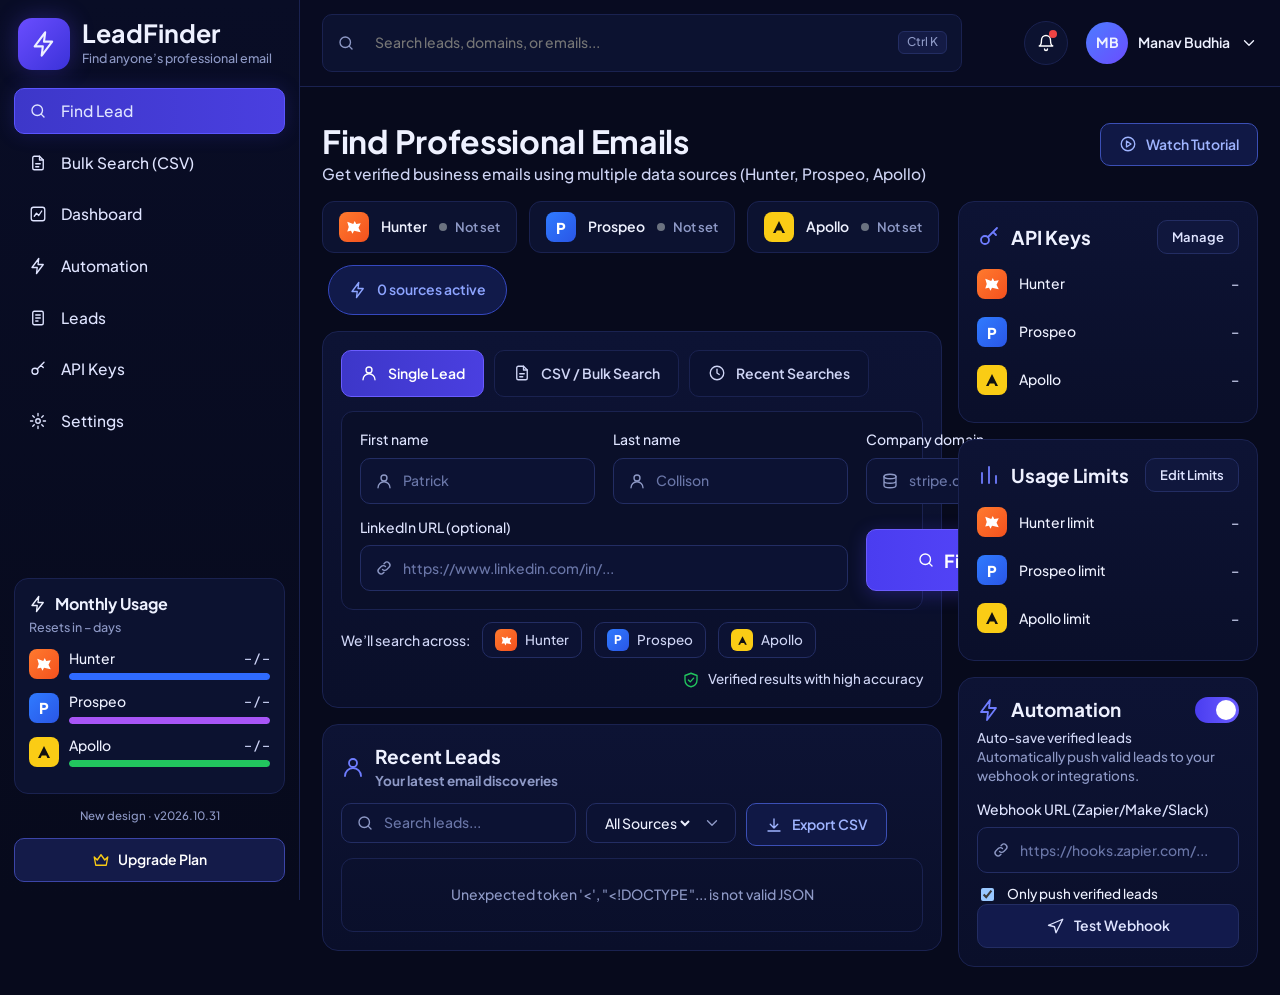
==== commit a5c782f2: "Add files via upload" ====
--- a/static/index.html
+++ b/static/index.html
@@ -3,7 +3,7 @@
 <meta name="viewport" content="width=device-width, initial-scale=1, viewport-fit=cover">
 <title>LeadFinder</title>
 <link rel="stylesheet" href="https://fonts.googleapis.com/css2?family=Plus+Jakarta+Sans:wght@400;500;600;700;800&display=swap">
-<link rel="stylesheet" href="style.css"></head>
+<link rel="stylesheet" href="style.css?v=2026.10.31"></head>
 <body data-tab="single">
 <svg width="0" height="0" style="position:absolute" aria-hidden="true"><symbol id="i-search" viewBox="0 0 24 24"><circle cx="11" cy="11" r="7"/><path d="m20 20-3.5-3.5"/></symbol><symbol id="i-file" viewBox="0 0 24 24"><path d="M14 3H7a2 2 0 0 0-2 2v14a2 2 0 0 0 2 2h10a2 2 0 0 0 2-2V8z"/><path d="M14 3v5h5M9 13h6M9 17h4"/></symbol><symbol id="i-dash" viewBox="0 0 24 24"><rect x="3" y="3" width="18" height="18" rx="3"/><path d="m7 15 3-4 3 3 4-6"/></symbol><symbol id="i-bolt" viewBox="0 0 24 24"><path d="M13 2 4 14h7l-1 8 9-12h-7z"/></symbol><symbol id="i-leads" viewBox="0 0 24 24"><rect x="5" y="3" width="14" height="18" rx="2"/><path d="M9 8h6M9 12h6M9 16h3"/></symbol><symbol id="i-key" viewBox="0 0 24 24"><circle cx="8" cy="15" r="4"/><path d="m11 12 9-9M16 7l3 3"/></symbol><symbol id="i-gear" viewBox="0 0 24 24"><circle cx="12" cy="12" r="3"/><path d="M12 2v3M12 19v3M2 12h3M19 12h3M5 5l2 2M17 17l2 2M19 5l-2 2M7 17l-2 2"/></symbol><symbol id="i-user" viewBox="0 0 24 24"><circle cx="12" cy="8" r="4"/><path d="M4 21a8 8 0 0 1 16 0"/></symbol><symbol id="i-users" viewBox="0 0 24 24"><circle cx="9" cy="8" r="3.5"/><path d="M2 20a7 7 0 0 1 14 0M16 4.5a3.5 3.5 0 0 1 0 7M18 14a6 6 0 0 1 4 6"/></symbol><symbol id="i-link" viewBox="0 0 24 24"><path d="M10 14a4 4 0 0 0 5.7 0l3-3a4 4 0 0 0-5.7-5.7l-1 1M14 10a4 4 0 0 0-5.7 0l-3 3a4 4 0 0 0 5.7 5.7l1-1"/></symbol><symbol id="i-bell" viewBox="0 0 24 24"><path d="M6 8a6 6 0 0 1 12 0c0 7 3 8 3 8H3s3-1 3-8M10 20a2 2 0 0 0 4 0"/></symbol><symbol id="i-play" viewBox="0 0 24 24"><circle cx="12" cy="12" r="9"/><path d="m10 8 6 4-6 4z"/></symbol><symbol id="i-up" viewBox="0 0 24 24"><path d="M12 16V4m-5 5 5-5 5 5M4 20h16"/></symbol><symbol id="i-dl" viewBox="0 0 24 24"><path d="M12 4v12m-5-5 5 5 5-5M4 20h16"/></symbol><symbol id="i-check" viewBox="0 0 24 24"><path d="m5 12 5 5 9-10"/></symbol><symbol id="i-shield" viewBox="0 0 24 24"><path d="M12 3 4 6v6c0 5 3.5 8 8 9 4.5-1 8-4 8-9V6z"/><path d="m8.5 12 2.5 2.5 4.5-5"/></symbol><symbol id="i-send" viewBox="0 0 24 24"><path d="m21 3-9 18-2-8-8-2z"/></symbol><symbol id="i-clock" viewBox="0 0 24 24"><circle cx="12" cy="12" r="9"/><path d="M12 7v5l3 2"/></symbol><symbol id="i-eye" viewBox="0 0 24 24"><path d="M2 12s4-7 10-7 10 7 10 7-4 7-10 7S2 12 2 12z"/><circle cx="12" cy="12" r="3"/></symbol><symbol id="i-down" viewBox="0 0 24 24"><path d="m6 9 6 6 6-6"/></symbol><symbol id="i-copy" viewBox="0 0 24 24"><rect x="9" y="9" width="11" height="11" rx="2"/><path d="M5 15V6a2 2 0 0 1 2-2h8"/></symbol><symbol id="i-plus" viewBox="0 0 24 24"><path d="M12 5v14M5 12h14"/></symbol><symbol id="i-ref" viewBox="0 0 24 24"><path d="M20 11a8 8 0 0 0-14-4L4 9M4 4v5h5M4 13a8 8 0 0 0 14 4l2-2M20 20v-5h-5"/></symbol><symbol id="i-dots" viewBox="0 0 24 24"><circle cx="12" cy="5" r="1.2"/><circle cx="12" cy="12" r="1.2"/><circle cx="12" cy="19" r="1.2"/></symbol><symbol id="i-crown" viewBox="0 0 24 24"><path d="m3 8 4 4 5-7 5 7 4-4-2 11H5z"/></symbol><symbol id="i-cal" viewBox="0 0 24 24"><rect x="3" y="5" width="18" height="16" rx="2"/><path d="M3 10h18M8 3v4M16 3v4"/></symbol><symbol id="i-db" viewBox="0 0 24 24"><ellipse cx="12" cy="6" rx="8" ry="3"/><path d="M4 6v12c0 1.7 3.6 3 8 3s8-1.3 8-3V6M4 12c0 1.7 3.6 3 8 3s8-1.3 8-3"/></symbol><symbol id="i-bulb" viewBox="0 0 24 24"><path d="M9 18h6M10 21h4M12 3a6 6 0 0 0-4 10c1 1 1 2 1 3h6c0-1 0-2 1-3a6 6 0 0 0-4-10z"/></symbol><symbol id="i-chat" viewBox="0 0 24 24"><path d="M4 5h16v11H9l-5 4z"/></symbol><symbol id="i-mail" viewBox="0 0 24 24"><rect x="3" y="5" width="18" height="14" rx="2"/><path d="m3 7 9 6 9-6"/></symbol><symbol id="i-bars" viewBox="0 0 24 24"><path d="M5 20V10M12 20V4M19 20v-7"/></symbol><symbol id="i-pie" viewBox="0 0 24 24"><path d="M12 3v9h9a9 9 0 1 1-9-9z"/></symbol><symbol id="i-x" viewBox="0 0 24 24"><path d="M18 6 6 18M6 6l12 12"/></symbol><symbol id="i-eyeo" viewBox="0 0 24 24"><path d="M3 3l18 18M10 6a9 9 0 0 1 12 6 12 12 0 0 1-3 4M6 8a12 12 0 0 0-4 4s4 7 10 7a9 9 0 0 0 4-1"/></symbol><symbol id="i-star" viewBox="0 0 24 24"><path d="M12 2l2.5 6.5L21 9l-5 4.5L17.5 21 12 17l-5.500 4L8 13.500 3 9l6.500-.5z"/></symbol><symbol id="i-cloud" viewBox="0 0 24 24"><path d="M7 18a4.500 4.500 0 0 1-.5-9A6 6 0 0 1 18 9a4.500 4.500 0 0 1-.5 9"/><path d="m9 13 3-3 3 3M12 10v9"/></symbol><symbol id="i-hu" viewBox="0 0 24 24"><path d="M3 5l8 3 2-4 2 4 6-1-3 6 3 6-9-2-2 4-2-4-5 1 2-6z"/></symbol><symbol id="i-ap" viewBox="0 0 24 24"><path d="M12 4 4 20h3.500l1.500-3.500h6L16.500 20H20z"/></symbol></svg>
 <div class="app">
@@ -43,7 +43,7 @@
    <button id="save-settings" class="btn p c"><svg class="i" viewBox="0 0 24 24"><use href="#i-file"/></svg> Save Settings</button>
    <p id="settings-msg" class="msg"></p>
   </div>
-  <button class="upb" type="button"><svg class="i" viewBox="0 0 24 24"><use href="#i-crown"/></svg> Upgrade Plan</button>
+  <p class="ver">New design · v2026.10.31</p><button class="upb" type="button"><svg class="i" viewBox="0 0 24 24"><use href="#i-crown"/></svg> Upgrade Plan</button>
   <button id="logout-btn" class="btn hidden c">Logout</button>
  </div>
 </aside>
@@ -158,5 +158,5 @@
  </div>
 </main></div>
 <div id="tut" class="modal hidden" role="dialog" aria-modal="true" aria-label="Tutorial"><div class="mbox"><button type="button" class="x" id="tut-x" aria-label="Close">×</button><div id="tut-body"></div><div class="dots" id="tut-dots"></div><div class="btns"><button type="button" class="btn" id="tut-prev">Back</button><button type="button" class="btn p" id="tut-next">Next</button></div></div></div>
-<script src="app.js"></script>
+<script src="app.js?v=2026.10.31"></script>
 </body></html>
--- a/static/style.css
+++ b/static/style.css
@@ -160,3 +160,4 @@
 .card .r{display:flex;gap:10px;flex-wrap:wrap}.card .tbl-h .in{margin:0;height:40px}.card .tbl-h .in.sel{width:150px}
 @media(max-width:860px){.in.rng{width:100%}}
 #history-table .table-wrap{max-height:560px;overflow:auto}
+.ver{margin:0;color:var(--mu);font-size:11.5px;text-align:center}
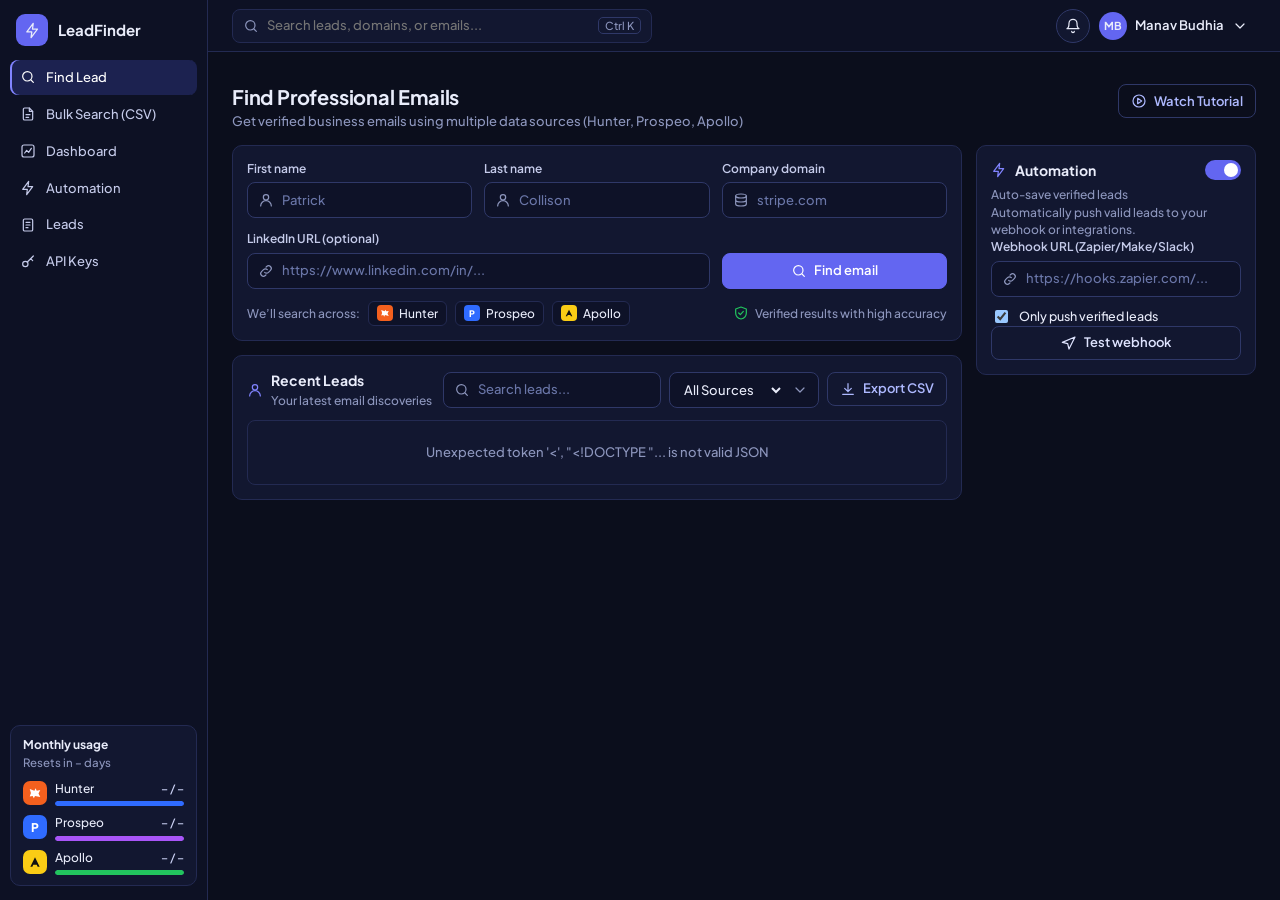
==== commit 341dedbb: "Add files via upload" ====
--- a/static/index.html
+++ b/static/index.html
@@ -3,7 +3,7 @@
 <meta name="viewport" content="width=device-width, initial-scale=1, viewport-fit=cover">
 <title>LeadFinder</title>
 <link rel="stylesheet" href="https://fonts.googleapis.com/css2?family=Plus+Jakarta+Sans:wght@400;500;600;700;800&display=swap">
-<link rel="stylesheet" href="style.css?v=2026.10.31"></head>
+<link rel="stylesheet" href="style.css?v=2026.10.31-3"></head>
 <body data-tab="single">
 <svg width="0" height="0" style="position:absolute" aria-hidden="true"><symbol id="i-search" viewBox="0 0 24 24"><circle cx="11" cy="11" r="7"/><path d="m20 20-3.5-3.5"/></symbol><symbol id="i-file" viewBox="0 0 24 24"><path d="M14 3H7a2 2 0 0 0-2 2v14a2 2 0 0 0 2 2h10a2 2 0 0 0 2-2V8z"/><path d="M14 3v5h5M9 13h6M9 17h4"/></symbol><symbol id="i-dash" viewBox="0 0 24 24"><rect x="3" y="3" width="18" height="18" rx="3"/><path d="m7 15 3-4 3 3 4-6"/></symbol><symbol id="i-bolt" viewBox="0 0 24 24"><path d="M13 2 4 14h7l-1 8 9-12h-7z"/></symbol><symbol id="i-leads" viewBox="0 0 24 24"><rect x="5" y="3" width="14" height="18" rx="2"/><path d="M9 8h6M9 12h6M9 16h3"/></symbol><symbol id="i-key" viewBox="0 0 24 24"><circle cx="8" cy="15" r="4"/><path d="m11 12 9-9M16 7l3 3"/></symbol><symbol id="i-gear" viewBox="0 0 24 24"><circle cx="12" cy="12" r="3"/><path d="M12 2v3M12 19v3M2 12h3M19 12h3M5 5l2 2M17 17l2 2M19 5l-2 2M7 17l-2 2"/></symbol><symbol id="i-user" viewBox="0 0 24 24"><circle cx="12" cy="8" r="4"/><path d="M4 21a8 8 0 0 1 16 0"/></symbol><symbol id="i-users" viewBox="0 0 24 24"><circle cx="9" cy="8" r="3.5"/><path d="M2 20a7 7 0 0 1 14 0M16 4.5a3.5 3.5 0 0 1 0 7M18 14a6 6 0 0 1 4 6"/></symbol><symbol id="i-link" viewBox="0 0 24 24"><path d="M10 14a4 4 0 0 0 5.7 0l3-3a4 4 0 0 0-5.7-5.7l-1 1M14 10a4 4 0 0 0-5.7 0l-3 3a4 4 0 0 0 5.7 5.7l1-1"/></symbol><symbol id="i-bell" viewBox="0 0 24 24"><path d="M6 8a6 6 0 0 1 12 0c0 7 3 8 3 8H3s3-1 3-8M10 20a2 2 0 0 0 4 0"/></symbol><symbol id="i-play" viewBox="0 0 24 24"><circle cx="12" cy="12" r="9"/><path d="m10 8 6 4-6 4z"/></symbol><symbol id="i-up" viewBox="0 0 24 24"><path d="M12 16V4m-5 5 5-5 5 5M4 20h16"/></symbol><symbol id="i-dl" viewBox="0 0 24 24"><path d="M12 4v12m-5-5 5 5 5-5M4 20h16"/></symbol><symbol id="i-check" viewBox="0 0 24 24"><path d="m5 12 5 5 9-10"/></symbol><symbol id="i-shield" viewBox="0 0 24 24"><path d="M12 3 4 6v6c0 5 3.5 8 8 9 4.5-1 8-4 8-9V6z"/><path d="m8.5 12 2.5 2.5 4.5-5"/></symbol><symbol id="i-send" viewBox="0 0 24 24"><path d="m21 3-9 18-2-8-8-2z"/></symbol><symbol id="i-clock" viewBox="0 0 24 24"><circle cx="12" cy="12" r="9"/><path d="M12 7v5l3 2"/></symbol><symbol id="i-eye" viewBox="0 0 24 24"><path d="M2 12s4-7 10-7 10 7 10 7-4 7-10 7S2 12 2 12z"/><circle cx="12" cy="12" r="3"/></symbol><symbol id="i-down" viewBox="0 0 24 24"><path d="m6 9 6 6 6-6"/></symbol><symbol id="i-copy" viewBox="0 0 24 24"><rect x="9" y="9" width="11" height="11" rx="2"/><path d="M5 15V6a2 2 0 0 1 2-2h8"/></symbol><symbol id="i-plus" viewBox="0 0 24 24"><path d="M12 5v14M5 12h14"/></symbol><symbol id="i-ref" viewBox="0 0 24 24"><path d="M20 11a8 8 0 0 0-14-4L4 9M4 4v5h5M4 13a8 8 0 0 0 14 4l2-2M20 20v-5h-5"/></symbol><symbol id="i-dots" viewBox="0 0 24 24"><circle cx="12" cy="5" r="1.2"/><circle cx="12" cy="12" r="1.2"/><circle cx="12" cy="19" r="1.2"/></symbol><symbol id="i-crown" viewBox="0 0 24 24"><path d="m3 8 4 4 5-7 5 7 4-4-2 11H5z"/></symbol><symbol id="i-cal" viewBox="0 0 24 24"><rect x="3" y="5" width="18" height="16" rx="2"/><path d="M3 10h18M8 3v4M16 3v4"/></symbol><symbol id="i-db" viewBox="0 0 24 24"><ellipse cx="12" cy="6" rx="8" ry="3"/><path d="M4 6v12c0 1.7 3.6 3 8 3s8-1.3 8-3V6M4 12c0 1.7 3.6 3 8 3s8-1.3 8-3"/></symbol><symbol id="i-bulb" viewBox="0 0 24 24"><path d="M9 18h6M10 21h4M12 3a6 6 0 0 0-4 10c1 1 1 2 1 3h6c0-1 0-2 1-3a6 6 0 0 0-4-10z"/></symbol><symbol id="i-chat" viewBox="0 0 24 24"><path d="M4 5h16v11H9l-5 4z"/></symbol><symbol id="i-mail" viewBox="0 0 24 24"><rect x="3" y="5" width="18" height="14" rx="2"/><path d="m3 7 9 6 9-6"/></symbol><symbol id="i-bars" viewBox="0 0 24 24"><path d="M5 20V10M12 20V4M19 20v-7"/></symbol><symbol id="i-pie" viewBox="0 0 24 24"><path d="M12 3v9h9a9 9 0 1 1-9-9z"/></symbol><symbol id="i-x" viewBox="0 0 24 24"><path d="M18 6 6 18M6 6l12 12"/></symbol><symbol id="i-eyeo" viewBox="0 0 24 24"><path d="M3 3l18 18M10 6a9 9 0 0 1 12 6 12 12 0 0 1-3 4M6 8a12 12 0 0 0-4 4s4 7 10 7a9 9 0 0 0 4-1"/></symbol><symbol id="i-star" viewBox="0 0 24 24"><path d="M12 2l2.5 6.5L21 9l-5 4.5L17.5 21 12 17l-5.500 4L8 13.500 3 9l6.500-.5z"/></symbol><symbol id="i-cloud" viewBox="0 0 24 24"><path d="M7 18a4.500 4.500 0 0 1-.5-9A6 6 0 0 1 18 9a4.500 4.500 0 0 1-.5 9"/><path d="m9 13 3-3 3 3M12 10v9"/></symbol><symbol id="i-hu" viewBox="0 0 24 24"><path d="M3 5l8 3 2-4 2 4 6-1-3 6 3 6-9-2-2 4-2-4-5 1 2-6z"/></symbol><symbol id="i-ap" viewBox="0 0 24 24"><path d="M12 4 4 20h3.500l1.500-3.500h6L16.500 20H20z"/></symbol></svg>
 <div class="app">
@@ -15,60 +15,41 @@
   <button class="tab" data-tab="dash"><svg class="i" viewBox="0 0 24 24"><use href="#i-dash"/></svg>Dashboard</button>
   <button class="tab" data-tab="auto"><svg class="i" viewBox="0 0 24 24"><use href="#i-bolt"/></svg>Automation</button>
   <button type="button" class="nav-leads"><svg class="i" viewBox="0 0 24 24"><use href="#i-leads"/></svg>Leads</button>
-  <button type="button" class="nav-set"><svg class="i" viewBox="0 0 24 24"><use href="#i-key"/></svg>API Keys</button>
-  <button type="button" class="nav-set"><svg class="i" viewBox="0 0 24 24"><use href="#i-gear"/></svg>Settings</button>
+  <button class="tab" data-tab="keys"><svg class="i" viewBox="0 0 24 24"><use href="#i-key"/></svg>API Keys</button>
  </nav>
  <div class="sbx">
-  <div class="sc" id="side-usage"><h4><span><svg class="i" viewBox="0 0 24 24"><use href="#i-bolt"/></svg> Monthly Usage</span></h4><p class="s">Resets in <span data-reset>–</span> days</p>
+  <div class="sc" id="side-usage"><h4>Monthly usage</h4><p class="s">Resets in <span data-reset>–</span> days</p>
    <div class="lm"><span class="pv hu"><svg viewBox="0 0 24 24"><use href="#i-hu"/></svg></span><div class="nm"><div class="lr"><span>Hunter</span><span class="v" data-su="hunter">– / –</span></div><div class="bar"><i data-sb="hunter" style="background:#2f6bff"></i></div></div></div>
    <div class="lm"><span class="pv pr">P</span><div class="nm"><div class="lr"><span>Prospeo</span><span class="v" data-su="prospeo">– / –</span></div><div class="bar"><i data-sb="prospeo" style="background:#a855f7"></i></div></div></div>
    <div class="lm"><span class="pv ap"><svg viewBox="0 0 24 24"><use href="#i-ap"/></svg></span><div class="nm"><div class="lr"><span>Apollo</span><span class="v" data-su="apollo">– / –</span></div><div class="bar"><i data-sb="apollo" style="background:#22c55e"></i></div></div></div>
   </div>
-  <div class="sc" id="side-prov"><h4>API Providers <small class="allc"><i class="dt"></i> <span id="sp-all">All connected</span></small></h4><div class="kv"><span class="pv hu"><svg viewBox="0 0 24 24"><use href="#i-hu"/></svg></span>Hunter<span class="ok"><i class="dt off" data-sp="hunter"></i></span></div><div class="kv"><span class="pv pr">P</span>Prospeo<span class="ok"><i class="dt off" data-sp="prospeo"></i></span></div><div class="kv"><span class="pv ap"><svg viewBox="0 0 24 24"><use href="#i-ap"/></svg></span>Apollo<span class="ok"><i class="dt off" data-sp="apollo"></i></span></div></div>
-  <div class="sc" id="side-cred"><h4>Monthly Limits<button type="button" class="btn sm nav-set">View All</button></h4><p class="s">Resets in <span data-reset>–</span> days</p><div class="lm"><span class="pv hu"><svg viewBox="0 0 24 24"><use href="#i-hu"/></svg></span><div class="nm"><div class="lr"><span>Hunter</span><span class="v" data-su="hunter">– / –</span></div><div class="bar"><i data-sb="hunter" style="background:#2f6bff"></i></div></div></div><div class="lm"><span class="pv pr">P</span><div class="nm"><div class="lr"><span>Prospeo</span><span class="v" data-su="prospeo">– / –</span></div><div class="bar"><i data-sb="prospeo" style="background:#a855f7"></i></div></div></div><div class="lm"><span class="pv ap"><svg viewBox="0 0 24 24"><use href="#i-ap"/></svg></span><div class="nm"><div class="lr"><span>Apollo</span><span class="v" data-su="apollo">– / –</span></div><div class="bar"><i data-sb="apollo" style="background:#22c55e"></i></div></div></div></div>
-  <div class="sc cp" id="side-settings">
-   <h4><svg class="i" viewBox="0 0 24 24"><use href="#i-key"/></svg> API Keys</h4><p class="mini">Keys sahin server par rehni chahiye. Jo service use kar rahe, wahi fill karo.</p>
-   <label class="f">Reoon (verification, required)</label><div class="in"><input type="password" id="key-REOON_API_KEY" autocomplete="off" placeholder="Enter API key"></div>
-   <label class="f">Hunter</label><div class="in"><input type="password" id="key-HUNTER_API_KEY" autocomplete="off" placeholder="Enter API key"></div>
-   <label class="f">Prospeo</label><div class="in"><input type="password" id="key-PROSPEO_API_KEY" autocomplete="off" placeholder="Enter API key"></div>
-   <label class="f">Apollo</label><div class="in"><input type="password" id="key-APOLLO_API_KEY" autocomplete="off" placeholder="Enter API key"></div>
-   <h4 class="gap"><svg class="i" viewBox="0 0 24 24"><use href="#i-bars"/></svg> Monthly Limits</h4><p class="mini">Apne dashboard se asli credits dekh kar daalo.</p>
-   <div class="lm"><span class="pv hu"><svg viewBox="0 0 24 24"><use href="#i-hu"/></svg></span><span class="nm">Hunter limit</span><div class="in w"><input type="number" id="lim-hunter" min="0" value="50"></div></div>
-   <div class="lm"><span class="pv pr">P</span><span class="nm">Prospeo limit</span><div class="in w"><input type="number" id="lim-prospeo" min="0" value="75"></div></div>
-   <div class="lm"><span class="pv ap"><svg viewBox="0 0 24 24"><use href="#i-ap"/></svg></span><span class="nm">Apollo limit</span><div class="in w"><input type="number" id="lim-apollo" min="0" value="50"></div></div>
-   <h4 class="gap"><svg class="i" viewBox="0 0 24 24"><use href="#i-gear"/></svg> Options</h4>
-   <label class="check"><input type="checkbox" id="flag-pattern" checked><span>Pattern-guess fallback<br><small>(free providers se pehle)</small></span></label>
-   <label class="f">Webhook URL (Zapier/Make/Slack)</label><div class="in"><input type="password" id="webhook-url" autocomplete="off" placeholder="https://hooks.zapier.com/..."></div>
-   <label class="check"><input type="checkbox" id="flag-push"><span>Valid leads auto-push webhook par</span></label>
-   <button id="save-settings" class="btn p c"><svg class="i" viewBox="0 0 24 24"><use href="#i-file"/></svg> Save Settings</button>
-   <p id="settings-msg" class="msg"></p>
-  </div>
-  <p class="ver">New design · v2026.10.31</p><button class="upb" type="button"><svg class="i" viewBox="0 0 24 24"><use href="#i-crown"/></svg> Upgrade Plan</button>
+  
   <button id="logout-btn" class="btn hidden c">Logout</button>
  </div>
 </aside>
 <main>
  <div class="top"><div class="srch"><svg class="i" viewBox="0 0 24 24"><use href="#i-search"/></svg><input id="gsearch" placeholder="Search leads, domains, or emails..."><span class="kb">Ctrl K</span></div>
-  <div class="tr"><div class="bell"><svg class="i" viewBox="0 0 24 24"><use href="#i-bell"/></svg></div><div class="usr"><div class="av">MB</div>Manav Budhia <svg class="i" viewBox="0 0 24 24"><use href="#i-down"/></svg></div></div></div>
+  <div class="tr">
+   <div class="menu"><button type="button" class="bell" id="bell" aria-label="Notifications" aria-haspopup="true" aria-expanded="false"><svg class="i" viewBox="0 0 24 24"><use href="#i-bell"/></svg><span class="bdg hidden" id="bell-n"></span></button>
+    <div class="pop" id="notif" hidden role="region" aria-label="Notifications"><div class="nh">Notifications<button type="button" id="notif-all">Mark all read</button></div><div class="nl" id="notif-list"></div></div></div>
+   <div class="menu"><button type="button" class="usr" id="usr" aria-haspopup="true" aria-expanded="false"><span class="av">MB</span><span class="un">Manav Budhia</span><svg class="i" viewBox="0 0 24 24"><use href="#i-down"/></svg></button>
+    <div class="pop sm" id="umenu" hidden><div class="mh">Manav Budhia<small>LeadFinder</small></div>
+     <button type="button" class="mi" id="u-set"><svg class="i" viewBox="0 0 24 24"><use href="#i-key"/></svg>API keys</button>
+     <button type="button" class="mi" id="so" hidden><svg class="i" viewBox="0 0 24 24"><use href="#i-x"/></svg>Sign out</button>
+     <div class="mi note" id="so-note" hidden>Sign-in is off. Set APP_PASSWORD on the server to turn it on.</div></div></div></div></div>
  <div class="pg">
   <div id="quota-alerts"></div>
 
   <section id="tab-single" class="panel active">
    <div class="hd"><div><h1>Find Professional Emails</h1><p>Get verified business emails using multiple data sources (Hunter, Prospeo, Apollo)</p></div><button type="button" class="btn ol tut"><svg class="i" viewBox="0 0 24 24"><use href="#i-play"/></svg> Watch Tutorial</button></div>
    <div class="cols"><div class="stk">
-    <div class="chips">
-     <div class="chip"><span class="pv hu"><svg viewBox="0 0 24 24"><use href="#i-hu"/></svg></span>Hunter<em id="cs-hunter"><i class="dt off"></i>Not set</em></div>
-     <div class="chip"><span class="pv pr">P</span>Prospeo<em id="cs-prospeo"><i class="dt off"></i>Not set</em></div>
-     <div class="chip"><span class="pv ap"><svg viewBox="0 0 24 24"><use href="#i-ap"/></svg></span>Apollo<em id="cs-apollo"><i class="dt off"></i>Not set</em></div>
-     <div class="pill"><svg class="i" viewBox="0 0 24 24"><use href="#i-bolt"/></svg> <span id="src-active">0 sources active</span></div></div>
     <div class="card">
-     <div class="tabs"><button class="tab active" data-tab="single"><svg class="i" viewBox="0 0 24 24"><use href="#i-user"/></svg>Single Lead</button><button class="tab" data-tab="csv"><svg class="i" viewBox="0 0 24 24"><use href="#i-file"/></svg>CSV / Bulk Search</button><button class="tab" data-tab="dash"><svg class="i" viewBox="0 0 24 24"><use href="#i-clock"/></svg>Recent Searches</button></div>
      <div class="fm">
       <div><label class="f">First name</label><div class="in"><svg class="i" viewBox="0 0 24 24"><use href="#i-user"/></svg><input id="first" placeholder="Patrick"></div></div>
       <div><label class="f">Last name</label><div class="in"><svg class="i" viewBox="0 0 24 24"><use href="#i-user"/></svg><input id="last" placeholder="Collison"></div></div>
       <div><label class="f">Company domain</label><div class="in"><svg class="i" viewBox="0 0 24 24"><use href="#i-db"/></svg><input id="domain" placeholder="stripe.com"></div></div>
       <div class="s2"><label class="f">LinkedIn URL (optional)</label><div class="in"><svg class="i" viewBox="0 0 24 24"><use href="#i-link"/></svg><input id="linkedin" placeholder="https://www.linkedin.com/in/..."></div></div>
-      <button id="find-btn" class="btn p go"><svg class="i" viewBox="0 0 24 24"><use href="#i-search"/></svg> Find Email →</button>
+      <button id="find-btn" class="btn p go"><svg class="i" viewBox="0 0 24 24"><use href="#i-search"/></svg> Find email</button>
      </div>
      <div class="ft">We’ll search across: <span class="tag"><span class="pv hu"><svg viewBox="0 0 24 24"><use href="#i-hu"/></svg></span>Hunter</span><span class="tag"><span class="pv pr">P</span>Prospeo</span><span class="tag"><span class="pv ap"><svg viewBox="0 0 24 24"><use href="#i-ap"/></svg></span>Apollo</span><span class="vf"><span class="gr"><svg class="i" viewBox="0 0 24 24"><use href="#i-shield"/></svg></span>Verified results with high accuracy</span></div>
      <p id="single-msg" class="msg"></p>
@@ -76,17 +57,12 @@
      <details id="single-log-wrap" class="hidden"><summary>What happened? (details)</summary><pre id="single-log"></pre></details>
     </div><div class="card" id="recent"><div class="tbl-h"><h3><svg class="i" viewBox="0 0 24 24"><use href="#i-user"/></svg><span>Recent Leads<div class="sub">Your latest email discoveries</div></span></h3><div class="r"><div class="in"><svg class="i" viewBox="0 0 24 24"><use href="#i-search"/></svg><input id="rl-q" placeholder="Search leads..."></div><div class="in sel"><select id="rl-src"><option value="">All Sources</option></select><svg class="i" viewBox="0 0 24 24"><use href="#i-down"/></svg></div><button type="button" id="rl-export" class="btn ol"><svg class="i" viewBox="0 0 24 24"><use href="#i-dl"/></svg> Export CSV</button></div></div><div class="tw" id="rl-table"><div class="empty"><div>No leads yet — find your first email above.</div></div></div></div></div>
     <div class="stk">
-     <div class="card"><div class="rowh"><h3><svg class="i" viewBox="0 0 24 24"><use href="#i-key"/></svg>API Keys</h3><button type="button" class="btn sm nav-set">Manage</button></div>
-      <div class="kv"><span class="pv hu"><svg viewBox="0 0 24 24"><use href="#i-hu"/></svg></span>Hunter<span class="ok" id="rk-hunter">–</span></div><div class="kv"><span class="pv pr">P</span>Prospeo<span class="ok" id="rk-prospeo">–</span></div><div class="kv"><span class="pv ap"><svg viewBox="0 0 24 24"><use href="#i-ap"/></svg></span>Apollo<span class="ok" id="rk-apollo">–</span></div></div>
-     <div class="card"><div class="rowh"><h3><svg class="i" viewBox="0 0 24 24"><use href="#i-bars"/></svg>Usage Limits</h3><button type="button" class="btn sm nav-set">Edit Limits</button></div>
-      <div class="kv"><span class="pv hu"><svg viewBox="0 0 24 24"><use href="#i-hu"/></svg></span>Hunter limit<b id="rl-hunter">–</b></div><div class="kv"><span class="pv pr">P</span>Prospeo limit<b id="rl-prospeo">–</b></div><div class="kv"><span class="pv ap"><svg viewBox="0 0 24 24"><use href="#i-ap"/></svg></span>Apollo limit<b id="rl-apollo">–</b></div></div>
-     <div class="card"><div class="rowh"><h3><svg class="i" viewBox="0 0 24 24"><use href="#i-bolt"/></svg>Automation</h3><button type="button" class="tog" id="a-toggle" role="switch" aria-label="Auto-push valid leads"></button></div><p class="sub" style="color:#cfd5f5">Auto-save verified leads<br><span style="color:var(--mu)">Automatically push valid leads to your webhook or integrations.</span></p><label class="f" style="margin-top:14px">Webhook URL (Zapier/Make/Slack)</label><div class="in"><svg class="i" viewBox="0 0 24 24"><use href="#i-link"/></svg><input id="a-webhook" type="password" autocomplete="off" placeholder="https://hooks.zapier.com/..."></div><label class="check"><input type="checkbox" id="a-valid" checked>Only push verified leads</label><button type="button" id="a-test" class="btn c" style="background:#121a4c"><svg class="i" viewBox="0 0 24 24"><use href="#i-send"/></svg> Test Webhook</button><p id="a-msg" class="msg"></p></div>
+     <div class="card"><div class="rowh"><h3><svg class="i" viewBox="0 0 24 24"><use href="#i-bolt"/></svg>Automation</h3><button type="button" class="tog" id="a-toggle" role="switch" aria-label="Auto-push valid leads"></button></div><p class="sub">Auto-save verified leads<br><span style="color:var(--mu)">Automatically push valid leads to your webhook or integrations.</span></p><label class="f">Webhook URL (Zapier/Make/Slack)</label><div class="in"><svg class="i" viewBox="0 0 24 24"><use href="#i-link"/></svg><input id="a-webhook" type="password" autocomplete="off" placeholder="https://hooks.zapier.com/..."></div><label class="check"><input type="checkbox" id="a-valid" checked>Only push verified leads</label><button type="button" id="a-test" class="btn c"><svg class="i" viewBox="0 0 24 24"><use href="#i-send"/></svg> Test webhook</button><p id="a-msg" class="msg"></p></div>
     </div></div>
   </section>
 
   <section id="tab-csv" class="panel">
    <div class="hd"><div><h1>CSV Import</h1><p>Upload a CSV file with first name, last name and domain to find and verify professional emails in bulk.</p></div><button type="button" class="btn ol tut"><svg class="i" viewBox="0 0 24 24"><use href="#i-play"/></svg> Watch Tutorial</button></div>
-   <div class="tabs steps"><button class="tab" data-tab="single"><span class="n">1</span>Find Lead</button><button class="tab active" data-tab="csv"><span class="n">2</span>CSV Import</button><button class="tab" data-tab="dash"><span class="n">3</span>Dashboard</button><button class="tab" data-tab="auto"><span class="n">4</span>Automation</button></div>
    <div class="card"><div class="req">
     <label class="upl" for="csv-file" id="dropzone"><span class="big-i"><svg class="i" viewBox="0 0 24 24"><use href="#i-cloud"/></svg></span><h4>Upload CSV File</h4><p>Drag and drop your file here, or click to browse</p><span class="btn p"><svg class="i" viewBox="0 0 24 24"><use href="#i-up"/></svg> Choose CSV File</span><small>Supports CSV format only • Max 10,000 rows • Columns: first_name, last_name, domain</small><a class="lnk" href="/api/sample.csv"><svg class="i" viewBox="0 0 24 24"><use href="#i-dl"/></svg> Download Sample CSV</a><input type="file" id="csv-file" accept=".csv,text/csv" class="sr"></label>
     <div><h3><svg class="i" viewBox="0 0 24 24"><use href="#i-file"/></svg>CSV Requirements</h3><p class="sub">Your CSV file must have these 3 columns:</p>
@@ -121,25 +97,24 @@
     <div class="pst"><div class="t"><span class="ic" style="background:#f97316"><svg class="i" viewBox="0 0 24 24"><use href="#i-send"/></svg></span>Sent to CRM</div><div class="big" id="pp-sent">0</div><small>Contacted / pushed</small></div>
     <div class="pst"><div class="t"><span class="ic" style="background:#a855f7"><svg class="i" viewBox="0 0 24 24"><use href="#i-chat"/></svg></span>Replied</div><div class="big" id="pp-replied">0</div><small>Replies</small></div></div></div>
 <div class="card"><h3>Daily Leads (Last <span class="rl">30</span> Days)</h3><div id="chart-daily" class="svgc"></div></div></div>
-      <h3 class="sec">Credits ka Hisaab</h3><div id="quota-table"></div>
+      <h3 class="sec">Credit usage by provider</h3><div id="quota-table"></div>
    <p class="hint">This is the app’s own estimate. Compare with each provider’s dashboard now and then.</p>
-   <h3 class="sec">Ab tak ke Leads</h3>
+   <h3 class="sec">All leads</h3>
    <div class="tbl-h">
-    <div class="in grow"><svg class="i" viewBox="0 0 24 24"><use href="#i-search"/></svg><input id="hist-q" placeholder="Search naam / domain / email..."></div>
-    <div class="in sel"><select id="hist-status"><option value="">Sab status</option><option value="valid">✅ Valid</option><option value="risky">⚠️ Risky</option><option value="not_found">❌ Not found</option></select><svg class="i" viewBox="0 0 24 24"><use href="#i-down"/></svg></div>
-    <div class="in sel"><select id="hist-pipeline"><option value="">Sab pipeline</option><option value="contacted">Contacted</option><option value="replied">Replied</option><option value="interested">Interested</option><option value="closed">Closed</option></select><svg class="i" viewBox="0 0 24 24"><use href="#i-down"/></svg></div>
-    <button id="hist-export" class="btn ol"><svg class="i" viewBox="0 0 24 24"><use href="#i-dl"/></svg> Export CSV</button><button id="hist-reverify" class="btn ol"><svg class="i" viewBox="0 0 24 24"><use href="#i-ref"/></svg> Risky re-verify (job)</button><button id="hist-push" class="btn ol"><svg class="i" viewBox="0 0 24 24"><use href="#i-up"/></svg> Valid leads push karo</button></div>
+    <div class="in grow"><svg class="i" viewBox="0 0 24 24"><use href="#i-search"/></svg><input id="hist-q" placeholder="Search name, domain or email…"></div>
+    <div class="in sel"><select id="hist-status"><option value="">All statuses</option><option value="valid">✅ Valid</option><option value="risky">⚠️ Risky</option><option value="not_found">❌ Not found</option></select><svg class="i" viewBox="0 0 24 24"><use href="#i-down"/></svg></div>
+    <div class="in sel"><select id="hist-pipeline"><option value="">All pipeline stages</option><option value="contacted">Contacted</option><option value="replied">Replied</option><option value="interested">Interested</option><option value="closed">Closed</option></select><svg class="i" viewBox="0 0 24 24"><use href="#i-down"/></svg></div>
+    <button id="hist-export" class="btn ol"><svg class="i" viewBox="0 0 24 24"><use href="#i-dl"/></svg> Export CSV</button><button id="hist-reverify" class="btn ol"><svg class="i" viewBox="0 0 24 24"><use href="#i-ref"/></svg> Re-verify risky</button><button id="hist-push" class="btn ol"><svg class="i" viewBox="0 0 24 24"><use href="#i-up"/></svg> Push valid leads</button></div>
    <p id="hist-msg" class="msg"></p><div id="history-table"></div>
   </section>
 
   <section id="tab-auto" class="panel">
    <div class="hd"><div><h1>Automation</h1><p>Automate lead discovery, import from Google Sheets and push valid leads to your CRM or tools.</p></div><button type="button" class="btn ol tut"><svg class="i" viewBox="0 0 24 24"><use href="#i-play"/></svg> Watch Tutorial</button></div>
-   <div class="tabs steps"><button class="tab" data-tab="single"><span class="n">1</span>Find Lead</button><button class="tab" data-tab="csv"><span class="n">2</span>CSV Import</button><button class="tab" data-tab="dash"><span class="n">3</span>Dashboard</button><button class="tab active" data-tab="auto"><span class="n">4</span>Automation</button></div>
    <div class="cols wide"><div class="card"><div class="rowh"><h3 class="th"><span class="ib"><svg class="i" viewBox="0 0 24 24"><use href="#i-cal"/></svg></span><span>Scheduled Runs<div class="sub">Automatically import leads from Google Sheets and find verified emails.</div></span></h3><span class="st a">● Active</span></div>
      <label class="f">Schedule name</label><div class="in"><svg class="i" viewBox="0 0 24 24"><use href="#i-cal"/></svg><input id="sch-name" placeholder="Weekly leads import"></div>
      <label class="f">Google Sheet CSV URL</label><div class="in"><svg class="i" viewBox="0 0 24 24"><use href="#i-link"/></svg><input id="sch-url" placeholder="https://docs.google.com/spreadsheets/d/..."></div>
      <div class="g2"><div><label class="f">Run every (hours)</label><div class="in"><svg class="i" viewBox="0 0 24 24"><use href="#i-clock"/></svg><input id="sch-interval" type="number" min="1" value="24"></div></div><div><label class="f">Google Sheet ID (optional)</label><div class="in"><svg class="i" viewBox="0 0 24 24"><use href="#i-file"/></svg><input id="sch-sheet" placeholder="Enter Sheet ID"></div></div></div>
-     <button id="sch-add" class="btn p mt"><svg class="i" viewBox="0 0 24 24"><use href="#i-plus"/></svg> Add Schedule</button><p id="sch-msg" class="msg"></p><div id="sch-list"></div></div>
+     <button id="sch-add" class="btn p mt"><svg class="i" viewBox="0 0 24 24"><use href="#i-plus"/></svg> Add schedule</button><p id="sch-msg" class="msg"></p><div id="sch-list"></div></div>
     <div class="card"><h3>How it works?</h3><div class="how">
      <div class="s"><span class="ic" style="background:#16a34a"><svg class="i" viewBox="0 0 24 24"><use href="#i-file"/></svg></span><div><b>1. Add Google Sheet</b><p>Use your CSV link or connect a Google Sheet.</p></div></div>
      <div class="s"><span class="ic" style="background:#2f6bff"><svg class="i" viewBox="0 0 24 24"><use href="#i-search"/></svg></span><div><b>2. We find &amp; verify</b><p>We find professional emails using Hunter, Prospeo and Apollo.</p></div></div>
@@ -149,14 +124,36 @@
      <div class="r3"><div><label class="f">Platform</label><div class="in sel"><select id="oc-provider"><option value="instantly">Instantly</option><option value="smartlead">Smartlead</option><option value="lemlist">Lemlist</option></select><svg class="i" viewBox="0 0 24 24"><use href="#i-down"/></svg></div></div>
       <div><label class="f">Campaign ID</label><div class="in"><svg class="i" viewBox="0 0 24 24"><use href="#i-users"/></svg><input id="oc-campaign" placeholder="Enter campaign ID"></div></div>
       <div><label class="f">API Key</label><div class="in"><svg class="i" viewBox="0 0 24 24"><use href="#i-key"/></svg><input id="oc-key" type="password" placeholder="Enter API key"></div></div></div>
-     <div class="btns"><button id="oc-save" class="btn"><svg class="i" viewBox="0 0 24 24"><use href="#i-file"/></svg> Save Settings</button><button id="oc-push" class="btn p"><svg class="i" viewBox="0 0 24 24"><use href="#i-send"/></svg> Push Valid Leads to Campaign</button></div><p id="oc-msg" class="msg"></p></div>
+     <div class="btns"><button id="oc-save" class="btn"><svg class="i" viewBox="0 0 24 24"><use href="#i-file"/></svg> Save settings</button><button id="oc-push" class="btn p"><svg class="i" viewBox="0 0 24 24"><use href="#i-send"/></svg> Push Valid Leads to Campaign</button></div><p id="oc-msg" class="msg"></p></div>
      <div><h3>Supported Platforms</h3><div class="sup"><div class="plat" data-prov="instantly" tabindex="0"><span class="pv pr"><svg class="i" viewBox="0 0 24 24"><use href="#i-bolt"/></svg></span>Instantly</div><div class="plat" data-prov="smartlead" tabindex="0"><span class="pv sl">S</span>Smartlead</div><div class="plat" data-prov="lemlist" tabindex="0"><span class="pv ap2">L</span>Lemlist</div><div class="plat" data-prov="api" tabindex="0"><span class="pv ot"><svg class="i" viewBox="0 0 24 24"><use href="#i-link"/></svg></span>Other (via API)</div></div></div></div></div>
-   <div class="card"><div class="tk"><div><h3 class="th"><span class="ye big-i2"><svg class="i" viewBox="0 0 24 24"><use href="#i-key"/></svg></span><span>API Tokens (scripts/tools ke liye)<div class="sub">Generate API tokens to access this service from your scripts or integrations. Use <code>Authorization: Bearer &lt;token&gt;</code>. A token is shown only once.</div></span></h3>
+   <div class="card"><div class="tk"><div><h3 class="th"><span class="ye big-i2"><svg class="i" viewBox="0 0 24 24"><use href="#i-key"/></svg></span><span>API tokens<div class="sub">Generate API tokens to access this service from your scripts or integrations. Use <code>Authorization: Bearer &lt;token&gt;</code>. A token is shown only once.</div></span></h3>
      <div class="g2 mt"><div class="in"><svg class="i" viewBox="0 0 24 24"><use href="#i-file"/></svg><input id="tok-name" placeholder="Token name (e.g. my-script)"></div><button id="tok-create" class="btn p"><svg class="i" viewBox="0 0 24 24"><use href="#i-plus"/></svg> Generate Token</button></div><p id="tok-msg" class="msg"></p><pre id="tok-show" class="hidden"></pre></div>
      <div class="sc yt"><b>Your Tokens</b><div id="tok-list"><div class="empty"><span class="ic"><svg class="i" viewBox="0 0 24 24"><use href="#i-key"/></svg></span><div>No tokens generated yet.<div class="sub">Create a token to get started.</div></div></div></div></div></div></div>
   </section>
+
+  <section id="tab-keys" class="panel">
+   <div class="hd"><div><h1>API keys</h1><p>Connect the services that find and verify emails. Keys are stored on your server and are never shown again after saving.</p></div></div>
+   <div class="chips">
+     <div class="chip"><span class="pv hu"><svg viewBox="0 0 24 24"><use href="#i-hu"/></svg></span>Hunter<em id="cs-hunter"><i class="dt off"></i>Not set</em></div>
+     <div class="chip"><span class="pv pr">P</span>Prospeo<em id="cs-prospeo"><i class="dt off"></i>Not set</em></div>
+     <div class="chip"><span class="pv ap"><svg viewBox="0 0 24 24"><use href="#i-ap"/></svg></span>Apollo<em id="cs-apollo"><i class="dt off"></i>Not set</em></div>
+     <div class="pill"><svg class="i" viewBox="0 0 24 24"><use href="#i-bolt"/></svg> <span id="src-active">0 sources active</span></div></div>
+   <div class="cols wide">
+    <div class="card"><h3><svg class="i" viewBox="0 0 24 24"><use href="#i-key"/></svg>Keys</h3><p class="sub">Fill in only the services you use.</p>
+     <div class="kg mt"><div class="s2"><label class="f" for="key-REOON_API_KEY">Reoon <span class="mu">(required to verify emails)</span></label><div class="in"><svg class="i" viewBox="0 0 24 24"><use href="#i-key"/></svg><input type="password" id="key-REOON_API_KEY" autocomplete="off" placeholder="Enter API key"></div></div><div><label class="f" for="key-HUNTER_API_KEY">Hunter</label><div class="in"><svg class="i" viewBox="0 0 24 24"><use href="#i-key"/></svg><input type="password" id="key-HUNTER_API_KEY" autocomplete="off" placeholder="Enter API key"></div></div><div><label class="f" for="key-PROSPEO_API_KEY">Prospeo</label><div class="in"><svg class="i" viewBox="0 0 24 24"><use href="#i-key"/></svg><input type="password" id="key-PROSPEO_API_KEY" autocomplete="off" placeholder="Enter API key"></div></div><div><label class="f" for="key-APOLLO_API_KEY">Apollo</label><div class="in"><svg class="i" viewBox="0 0 24 24"><use href="#i-key"/></svg><input type="password" id="key-APOLLO_API_KEY" autocomplete="off" placeholder="Enter API key"></div></div></div></div>
+    <div class="stk">
+     <div class="card"><h3><svg class="i" viewBox="0 0 24 24"><use href="#i-bars"/></svg>Monthly limits</h3><p class="sub">Use the real credit counts from each provider’s dashboard.</p>
+      <div class="mt"><div class="lm"><span class="pv hu"><svg viewBox="0 0 24 24"><use href="#i-hu"/></svg></span><label class="nm" for="lim-hunter">Hunter limit</label><div class="in w"><input type="number" id="lim-hunter" min="0" value="50"></div></div><div class="lm"><span class="pv pr">P</span><label class="nm" for="lim-prospeo">Prospeo limit</label><div class="in w"><input type="number" id="lim-prospeo" min="0" value="75"></div></div><div class="lm"><span class="pv ap"><svg viewBox="0 0 24 24"><use href="#i-ap"/></svg></span><label class="nm" for="lim-apollo">Apollo limit</label><div class="in w"><input type="number" id="lim-apollo" min="0" value="50"></div></div></div></div>
+     <div class="card"><h3><svg class="i" viewBox="0 0 24 24"><use href="#i-gear"/></svg>Options</h3>
+      <div class="opts mt"><label class="check"><input type="checkbox" id="flag-pattern" checked><span>Pattern-guess fallback<br><small>Tried before paid providers</small></span></label>
+       <div><label class="f" for="webhook-url">Webhook URL (Zapier, Make or Slack)</label><div class="in"><svg class="i" viewBox="0 0 24 24"><use href="#i-link"/></svg><input type="password" id="webhook-url" autocomplete="off" placeholder="https://hooks.zapier.com/..."></div></div>
+       <label class="check"><input type="checkbox" id="flag-push"><span>Auto-push valid leads to the webhook</span></label></div></div>
+    </div></div>
+   <div class="btns sv"><button id="save-settings" class="btn p"><svg class="i" viewBox="0 0 24 24"><use href="#i-check"/></svg> Save settings</button><p id="settings-msg" class="msg"></p></div>
+  </section>
+
  </div>
 </main></div>
 <div id="tut" class="modal hidden" role="dialog" aria-modal="true" aria-label="Tutorial"><div class="mbox"><button type="button" class="x" id="tut-x" aria-label="Close">×</button><div id="tut-body"></div><div class="dots" id="tut-dots"></div><div class="btns"><button type="button" class="btn" id="tut-prev">Back</button><button type="button" class="btn p" id="tut-next">Next</button></div></div></div>
-<script src="app.js?v=2026.10.31"></script>
+<script src="app.js?v=2026.10.31-3"></script>
 </body></html>
--- a/static/style.css
+++ b/static/style.css
@@ -1,163 +1,135 @@
+/* LeadFinder UI — compact, flat dark theme. Base 13px; scale 11/12/13/14/20. */
+:root{--bg:#0b0e1c;--sb:#0d1124;--card:#121730;--card2:#0f1329;--bd:#232a52;--bd2:#2f3868;--tx:#e9ecfa;--mu:#8d96bd;--pr:#6366f1;--pr2:#8184ff;--gr:#22c55e;--or:#f59e0b;--bl:#3b82f6;--ye:#facc15;--rd:#ef4444;--r:8px;color-scheme:dark;box-sizing:border-box;padding-top:env(safe-area-inset-top,0px);padding-bottom:env(safe-area-inset-bottom,0px)}
+html{scroll-padding-top:64px}
+*,*:before,*:after{box-sizing:border-box}
+body{margin:0;background:var(--bg);color:var(--tx);font:500 13px/1.45 "Plus Jakarta Sans",system-ui,-apple-system,"Segoe UI",sans-serif;-webkit-font-smoothing:antialiased}
+button,input,select{font:inherit;color:inherit}button{cursor:pointer;background:var(--card);border:1px solid var(--bd2);border-radius:var(--r);padding:6px 12px}
+input,select{background:#0e1228;border:1px solid var(--bd2);border-radius:var(--r);padding:6px 10px}option{background:#0e1228}
+svg.i{width:16px;height:16px;fill:none;stroke:currentColor;stroke-width:1.8;stroke-linecap:round;stroke-linejoin:round;flex:none}
+:focus-visible{outline:2px solid var(--pr2);outline-offset:2px}
+.hidden{display:none!important}.sr{position:absolute;width:1px;height:1px;opacity:0;overflow:hidden}.mu{color:var(--mu)}.ye{color:var(--ye)}.gr{color:var(--gr);display:flex}
+.msg{font-size:12.5px;margin:0}.msg:empty{display:none}.msg.ok{color:#4ade80}.msg.err{color:#ff7b7b}.msg.warn{color:#fbbf24}
+.hint{color:var(--mu);font-size:12px;margin:0}.sub{color:var(--mu);font-size:12px;margin:2px 0 0;font-weight:500}.mini{color:var(--mu);font-size:12px;margin:0 0 4px}
 
-:root{--bg:#070a1c;--sb:#080b20;--card:#0c1230;--card2:#0a0f29;--bd:#1a2250;--bd2:#232d63;--tx:#eef1ff;--mu:#8e99c6;--pr:#5b45f2;--pr2:#7a5cff;--gr:#22c55e;--or:#f97316;--bl:#2f6bff;--ye:#facc15;--rd:#ef4444;box-sizing:border-box;color-scheme:dark;padding-top:env(safe-area-inset-top,0px);padding-bottom:env(safe-area-inset-bottom,0px)}
-html{scroll-padding-top:env(safe-area-inset-top,0px)}
-*,*:before,*:after{box-sizing:border-box}
-body{margin:0;background:var(--bg);color:var(--tx);font:500 14px/1.4 "Plus Jakarta Sans",system-ui,-apple-system,"Segoe UI",sans-serif}
-button,input,select{font:inherit;color:inherit}button{cursor:pointer}
-svg.i{width:18px;height:18px;fill:none;stroke:currentColor;stroke-width:1.8;stroke-linecap:round;stroke-linejoin:round;flex:none}
-.app{display:grid;grid-template-columns:300px minmax(0,1fr);min-height:100vh}
-.sidebar{background:linear-gradient(180deg,#090d26,#070a1c);border-right:1px solid var(--bd);padding:18px 14px;display:flex;flex-direction:column;gap:18px;position:sticky;top:0;height:100vh;overflow:auto}
-.logo{display:flex;gap:12px;align-items:center;padding:0 4px}
-.logo .lg{width:52px;height:52px;border-radius:14px;background:linear-gradient(135deg,#6a4dff,#3b32d9);display:grid;place-items:center;box-shadow:0 0 24px #5b45f255}
-.logo .lg svg{width:28px;height:28px}.logo b{font-size:25px;font-weight:700;display:block;line-height:1.1}.logo small{color:var(--mu);font-size:12.5px}
-nav.m{display:flex;flex-direction:column;gap:6px}
-nav.m button{display:flex;gap:14px;align-items:center;background:none;border:1px solid transparent;border-radius:10px;padding:11px 14px;color:#dfe4ff;text-align:left;font-size:15.5px}
-nav.m button:hover{background:#111838}
-nav.m button.active{background:linear-gradient(90deg,#3d37c9,#4a3fe0);border-color:#5b55ff;box-shadow:0 0 20px #4b3ff033}
-.sbx{margin-top:auto;display:flex;flex-direction:column;gap:14px}
-.sc{background:var(--card);border:1px solid var(--bd);border-radius:14px;padding:14px}
-.sc h4{margin:0 0 4px;font-size:16px;display:flex;justify-content:space-between;align-items:center;gap:8px}
-.sc h4 span{display:flex;gap:8px;align-items:center}
-.sc p.s{margin:0 0 12px;color:var(--mu);font-size:12.5px}
-.up{display:flex;gap:12px;align-items:center;background:linear-gradient(135deg,#2a2397,#3b2db8);border:1px solid #5548f0;border-radius:14px;padding:12px;width:100%;text-align:left}
-.up .cr{width:40px;height:40px;border-radius:10px;background:#ffffff1c;display:grid;place-items:center;color:var(--ye)}
-.up small{display:block;color:#c4c9ff;font-size:12px}.up b{display:block;font-size:15px}
-.upb{width:100%;justify-content:center;background:#141b49;border:1px solid #3c45a8;border-radius:10px;padding:11px;color:#fff;display:flex;gap:8px;align-items:center;font-weight:600}
-.upb svg{color:var(--ye)}
-.pv{width:30px;height:30px;border-radius:8px;display:grid;place-items:center;font-weight:800;font-size:15px;color:#fff;flex:none}
-.pv svg{width:18px;height:18px;fill:#fff;stroke:none}
-.hu{background:linear-gradient(135deg,#ff7a2e,#f4511e)}.pr{background:linear-gradient(135deg,#2f7bff,#2a56e6)}.ap{background:#facc15;color:#111}.ap svg{fill:#111}
-.lm{display:flex;align-items:center;gap:10px;margin-bottom:12px}.lm .nm{flex:1}.lm .v{color:#cdd3f6;font-size:13.5px}
-.bar{height:7px;border-radius:9px;background:#1b2350;overflow:hidden;margin-top:5px}.bar i{display:block;height:100%;border-radius:9px}
-.dt{width:8px;height:8px;border-radius:50%;background:var(--gr);display:inline-block;box-shadow:0 0 8px #22c55e99}
+/* ---- shell ---- */
+.app{display:grid;grid-template-columns:208px minmax(0,1fr);min-height:100vh}
+.sidebar{background:var(--sb);border-right:1px solid var(--bd);padding:14px 10px;display:flex;flex-direction:column;gap:14px;position:sticky;top:0;height:100vh;overflow:auto}
+.logo{display:flex;gap:10px;align-items:center;padding:0 6px}
+.logo .lg{width:32px;height:32px;border-radius:9px;background:var(--pr);display:grid;place-items:center}.logo .lg svg{width:17px;height:17px}
+.logo b{font-size:15px;font-weight:700;display:block;line-height:1.2}.logo small{display:none;color:var(--mu);font-size:12px}
+nav.m{display:flex;flex-direction:column;gap:2px}
+nav.m button{display:flex;gap:10px;align-items:center;background:none;border:0;border-radius:var(--r);padding:8px 10px;color:#c5cbea;text-align:left;width:100%}
+nav.m button:hover{background:#171d3b}nav.m button.active{background:#1c2250;color:#fff;box-shadow:inset 2px 0 0 var(--pr2)}
+.sbx{margin-top:auto;display:flex;flex-direction:column;gap:10px}
+.sc{background:var(--card);border:1px solid var(--bd);border-radius:10px;padding:10px 12px}
+.sc h4{margin:0 0 2px;font-size:12px;display:flex;justify-content:space-between;align-items:center;gap:8px}.sc h4 span{display:flex;gap:6px;align-items:center}.sc h4 svg{width:14px;height:14px}
+.sc p.s{margin:0 0 8px;color:var(--mu);font-size:11.5px}
+.pv{width:24px;height:24px;border-radius:7px;display:grid;place-items:center;font-weight:800;font-size:12px;color:#fff;flex:none}.pv svg{width:14px;height:14px;fill:#fff;stroke:none}
+.hu{background:#f4601e}.pr{background:#2f6bff}.ap{background:var(--ye);color:#111}.ap svg{fill:#111}
+.lm{display:flex;align-items:center;gap:8px;margin-bottom:8px}.lm:last-child{margin-bottom:0}.lm .nm{flex:1;min-width:0}.lm .v{color:#cdd3f6;font-size:12px}.lr{display:flex;justify-content:space-between;font-size:12px}
+.bar{height:5px;border-radius:9px;background:#1b2350;overflow:hidden;margin-top:4px}.bar i{display:block;height:100%;border-radius:9px}
+.dt{width:7px;height:7px;border-radius:50%;background:var(--gr);display:inline-block}.dt.off{background:#6b7280}
 main{min-width:0;display:flex;flex-direction:column}
-.top{display:flex;align-items:center;gap:16px;padding:14px 22px;border-bottom:1px solid var(--bd);background:#080b21}
-.srch{flex:1;max-width:640px;display:flex;align-items:center;gap:10px;background:var(--card);border:1px solid var(--bd);border-radius:10px;padding:11px 14px;color:var(--mu)}
-.srch input{flex:1;background:none;border:0;outline:0;min-width:0}.kb{border:1px solid var(--bd2);background:#141b45;border-radius:6px;padding:2px 8px;font-size:12px}
-.tr{margin-left:auto;display:flex;align-items:center;gap:18px}
-.bell{width:44px;height:44px;border-radius:50%;background:var(--card);border:1px solid var(--bd);display:grid;place-items:center;position:relative;color:#fff}
-.bell:after{content:"";position:absolute;top:8px;right:10px;width:8px;height:8px;background:var(--rd);border-radius:50%}
-.usr{display:flex;align-items:center;gap:10px;font-weight:600}.av{width:42px;height:42px;border-radius:50%;background:linear-gradient(135deg,#4d7cff,#6a4dff);display:grid;place-items:center;font-weight:700}
-.pg{padding:20px 22px 28px;display:flex;flex-direction:column;gap:16px}
-.hd{display:flex;justify-content:space-between;gap:16px;align-items:flex-start}
-.hd h1{margin:0;font-size:32px;font-weight:700;letter-spacing:-.3px;line-height:1.15}.hd p{margin:4px 0 0;color:#cfd5f5;font-size:15.5px}
-.btn{display:inline-flex;align-items:center;gap:9px;background:#10173d;border:1px solid var(--bd2);border-radius:10px;padding:11px 18px;color:#dfe4ff;font-weight:600;white-space:nowrap}
-.btn.p{background:linear-gradient(90deg,#4a3df0,#5d4bff);border-color:#6c5cff;color:#fff;box-shadow:0 4px 18px #4b3ff04d}
-.btn.ol{background:#101845;border-color:#3b4fb5;color:#9fb4ff}.btn.sm{padding:7px 14px;font-size:13px}
-.card{background:linear-gradient(180deg,#0d1334,#0a0f2a);border:1px solid var(--bd);border-radius:16px;padding:18px}
-.card h3{margin:0;font-size:19px;font-weight:700;display:flex;align-items:center;gap:10px}
-.card h3 svg{width:24px;height:24px;color:#6f7dff}.sub{color:var(--mu);font-size:13.5px;margin:2px 0 0}
-.cols{display:grid;grid-template-columns:minmax(0,1fr) 300px;gap:16px;align-items:start}.stk{display:flex;flex-direction:column;gap:16px}
-.chips{display:flex;gap:12px;flex-wrap:wrap;align-items:center}
-.chip{display:flex;gap:12px;align-items:center;background:var(--card);border:1px solid var(--bd);border-radius:12px;padding:10px 16px;font-weight:600}
-.chip em{font-style:normal;color:var(--mu);font-size:13px;display:flex;gap:8px;align-items:center}
-.pill{margin-left:6px;display:flex;gap:10px;align-items:center;background:#111a4a;border:1px solid #3548c0;color:#8da4ff;border-radius:30px;padding:14px 20px;font-weight:600}
-.tabs{display:flex;gap:10px;flex-wrap:wrap}.tabs button{display:flex;gap:10px;align-items:center;background:#0b1130;border:1px solid var(--bd);border-radius:10px;padding:13px 18px;color:#cfd5f5;font-weight:600}
-.tabs button.active{background:linear-gradient(90deg,#3d37c9,#4a3fe0);border-color:#6a5cff;color:#fff}
-.tabs .n{width:22px;height:22px;border-radius:6px;background:#3a49c9;display:grid;place-items:center;font-size:12px;color:#fff}
-.fm{display:grid;grid-template-columns:1fr 1fr 1fr;gap:14px 18px;background:#0a0f29;border:1px solid var(--bd);border-radius:12px;padding:18px;margin-top:14px}
-label.f{display:block;font-size:14px;color:#dfe4ff;margin-bottom:8px}
-.in{display:flex;align-items:center;gap:10px;background:#0c1233;border:1px solid var(--bd2);border-radius:10px;padding:0 14px;height:46px;color:var(--mu)}
-.in input{flex:1;min-width:0;background:none;border:0;outline:0;color:var(--tx)}.in input::placeholder{color:#6a76a8}
-.in.sel{justify-content:space-between}
-.fm .go{grid-column:3;align-self:end;height:62px;justify-content:center;font-size:18px;font-weight:700}
-.ft{display:flex;gap:12px;align-items:center;margin-top:12px;color:#cfd5f5;flex-wrap:wrap}
-.tag{display:flex;gap:8px;align-items:center;background:#0c1233;border:1px solid var(--bd2);border-radius:10px;padding:8px 14px;font-size:13.5px}.tag .pv{width:22px;height:22px;border-radius:6px;font-size:12px}.tag .pv svg{width:13px;height:13px}
-table{width:100%;border-collapse:collapse}th{color:#cfd5f5;font-weight:500;text-align:left;font-size:13px;padding:11px 10px;background:#0a0f2b}
-td{padding:11px 10px;border-top:1px solid #151c46;font-size:14px;white-space:nowrap}
-.tw{overflow-x:auto;border:1px solid var(--bd);border-radius:12px;margin-top:12px}
-.nmc{display:flex;gap:10px;align-items:center}.ini{width:32px;height:32px;border-radius:50%;display:grid;place-items:center;font-size:11px;font-weight:700;color:#fff}
-.src{display:inline-flex;gap:6px;align-items:center;background:#111a46;border:1px solid var(--bd2);border-radius:7px;padding:3px 9px 3px 4px;font-size:12px}.src .pv{width:18px;height:18px;border-radius:5px;font-size:10px}.src .pv svg{width:11px;height:11px}
-.st{display:inline-flex;gap:6px;align-items:center;border-radius:7px;padding:4px 10px;font-size:12px;font-weight:600}
-.st.v{background:#0f3a2a;color:#4ade80}.st.p{background:#4a2c0f;color:#fb923c}.st.c{background:#0b3a35;color:#3ddc97}.st.pr{background:#10357a;color:#6ea8ff}.st.fl{background:#4a1520;color:#ff6b6b}.st.a{background:#0e3a2f;color:#34d399}
-.tbl-h{display:flex;gap:12px;align-items:center;justify-content:space-between;flex-wrap:wrap}.tbl-h .r{display:flex;gap:10px;flex-wrap:wrap}
-.tog{width:44px;height:26px;border-radius:20px;background:linear-gradient(90deg,#4a3df0,#6a5cff);position:relative;border:0;flex:none}.tog:after{content:"";position:absolute;top:3px;right:3px;width:20px;height:20px;border-radius:50%;background:#fff}
-.kv{display:flex;align-items:center;gap:12px;padding:9px 0}.kv b{margin-left:auto;font-weight:500;color:#cfd5f5}.kv .ok{margin-left:auto;display:flex;gap:10px;align-items:center;color:#cfd5f5;font-weight:500}
-.rowh{display:flex;justify-content:space-between;align-items:center;margin-bottom:6px}
-.stats{display:grid;grid-template-columns:repeat(4,1fr);gap:14px}
-.stat{border-radius:14px;border:1px solid var(--bd);background:var(--card);padding:16px;display:flex;flex-direction:column;gap:8px;overflow:hidden;position:relative}
-.stat:first-child{background:linear-gradient(135deg,#202a8a,#10174a)}
-.stat .t{display:flex;gap:14px;align-items:center}.stat .ic{width:48px;height:48px;border-radius:12px;display:grid;place-items:center;color:#fff}.stat .ic svg{width:24px;height:24px}
-.stat small{color:#cfd5f5;font-size:14px}.stat .big{font-size:32px;font-weight:700;line-height:1.1}.stat .big span{font-size:20px;color:var(--mu);font-weight:600}
-.up2{color:var(--gr);font-size:13px}.g2{display:grid;gap:16px}.g2.a{grid-template-columns:1fr 1.25fr}.g2.b{grid-template-columns:1.3fr 1fr}
-.pipe{display:grid;grid-template-columns:repeat(4,1fr);gap:22px;margin-top:12px}
-.pst{background:#0a1030;border:1px solid var(--bd2);border-radius:12px;padding:12px;position:relative}.pst .t{display:flex;gap:10px;align-items:center;font-weight:600}.pst .big{font-size:26px;font-weight:700;margin:6px 0 2px}.pst small{color:var(--mu)}
-.pst .ic{width:36px;height:36px;border-radius:9px;display:grid;place-items:center;color:#fff}
-.pst:not(:last-child):after{content:"→";position:absolute;right:-19px;top:50%;color:var(--mu)}
-.lg2{display:flex;gap:14px;font-size:13px;color:#cfd5f5;align-items:center}.lg2 i{display:inline-block;width:11px;height:11px;border-radius:50%;margin-right:6px}
-.cp{display:flex;flex-direction:column;gap:8px;margin-top:14px}.cp .in{height:38px;font-size:13px}.cp label{margin:2px 0 0}
-.mini{color:var(--mu);font-size:11.5px;margin:2px 0 6px}
-.upl{border:1.5px dashed #3a48a8;border-radius:14px;background:#0a0f2b;padding:30px 20px;text-align:center;display:flex;flex-direction:column;align-items:center;gap:8px}
-.upl h4{margin:6px 0 0;font-size:20px}.upl p{margin:0;color:#cfd5f5}.upl small{color:#cfd5f5;font-size:13px}
-.req{display:grid;grid-template-columns:1.9fr 1fr;gap:0}.req>div:last-child{border-left:1px solid var(--bd);padding-left:22px;margin-left:22px}
-.cc{display:grid;grid-template-columns:repeat(3,1fr);gap:10px;margin:12px 0}.cc div{background:#0c1233;border:1px solid var(--bd2);border-radius:10px;padding:10px 14px;font-size:13px;color:var(--mu)}.cc code{display:block;color:#fff;font:600 14px ui-monospace,Menlo,Consolas,monospace}
-.tip{display:flex;gap:12px;align-items:center;padding:7px 0;color:#dfe4ff}.tip svg{color:var(--gr)}
-.how{display:flex;flex-direction:column;gap:20px;margin-top:16px}.how div.s{display:flex;gap:14px}.how .ic{width:46px;height:46px;border-radius:12px;display:grid;place-items:center;color:#fff;flex:none}.how b{display:block;font-size:14.5px}.how p{margin:2px 0 0;color:var(--mu);font-size:13px}
+.top{display:flex;align-items:center;gap:12px;padding:0 24px;height:52px;border-bottom:1px solid var(--bd);background:var(--sb);position:sticky;top:0;z-index:20}
+.srch{flex:1;max-width:420px;display:flex;align-items:center;gap:8px;background:var(--card);border:1px solid var(--bd);border-radius:var(--r);padding:0 10px;height:34px;color:var(--mu)}
+.srch input{flex:1;background:none;border:0;outline:0;min-width:0;padding:0}.kb{border:1px solid var(--bd2);border-radius:5px;padding:0 6px;font-size:11px}
+.tr{margin-left:auto;display:flex;align-items:center;gap:6px}.menu{position:relative}
+.bell{width:34px;height:34px;padding:0;border-radius:50%;display:grid;place-items:center;position:relative}
+.bdg{position:absolute;top:-3px;right:-3px;min-width:16px;height:16px;padding:0 4px;border-radius:8px;background:var(--rd);color:#fff;font-size:10px;font-weight:700;display:grid;place-items:center}
+.usr{display:flex;align-items:center;gap:8px;background:none;border:0;padding:3px 8px 3px 3px;border-radius:20px;font-weight:600}.usr:hover{background:var(--card)}
+.av{width:28px;height:28px;border-radius:50%;background:var(--pr);display:grid;place-items:center;font-weight:700;font-size:11px}
+.pop{position:absolute;right:0;top:calc(100% + 8px);width:320px;max-width:calc(100vw - 24px);background:var(--card);border:1px solid var(--bd2);border-radius:10px;box-shadow:0 12px 32px #000a;z-index:40;overflow:hidden}.pop[hidden]{display:none}.pop.sm{width:240px}
+.nh,.mh{display:flex;justify-content:space-between;align-items:center;gap:8px;padding:10px 12px;border-bottom:1px solid var(--bd);font-weight:700}
+.nh button{background:none;border:0;padding:2px 4px;color:var(--pr2);font-size:12px;font-weight:600}.mh{display:block}.mh small{display:block;color:var(--mu);font-weight:500}
+.nl{max-height:340px;overflow:auto}.nz{padding:22px 12px;color:var(--mu);text-align:center}
+.ni,.mi{display:flex;gap:10px;align-items:flex-start;width:100%;background:none;border:0;border-bottom:1px solid var(--bd);border-radius:0;padding:10px 12px;text-align:left}.mi{align-items:center;border-bottom:0}
+.ni:hover,.mi:hover{background:#171d3b}.ni b{display:block;font-size:12.5px}.ni span.d{color:var(--mu);font-size:12px;display:block}
+.ni:before{content:"";width:7px;height:7px;border-radius:50%;margin-top:5px;flex:none;background:transparent}.ni.u:before{background:var(--pr2)}
+.lv{width:3px;align-self:stretch;border-radius:3px;flex:none;background:var(--bd2)}.lv.warn{background:var(--or)}.lv.err{background:var(--rd)}.lv.ok{background:var(--gr)}
+.mi.note{color:var(--mu);font-size:12px;cursor:default}.mi.note:hover{background:none}
 
-.tk{display:grid;grid-template-columns:1.2fr 1fr;gap:18px}
-.empty{background:#0a0f2b;border:1px solid var(--bd);border-radius:12px;padding:20px;display:flex;gap:14px;align-items:center;margin-top:10px}.empty .ic{width:48px;height:48px;border-radius:50%;background:#141d4f;display:grid;place-items:center;color:var(--mu)}
-.sup{display:grid;grid-template-columns:1fr 1fr;gap:14px 20px;margin-top:14px}.sup div{display:flex;gap:10px;align-items:center;font-weight:500}.sup .pv{border-radius:8px}
-.oc{display:grid;grid-template-columns:minmax(0,1fr) 260px;gap:0}.oc>div:last-child{border-left:1px solid var(--bd);padding-left:24px;margin-left:24px}
-.r3{display:grid;grid-template-columns:1fr 1.3fr 1.4fr;gap:14px}
-.sbm{display:flex;flex-direction:column;gap:3px}
-@media(max-width:1100px){.cols,.g2.a,.g2.b,.tk,.req,.oc{grid-template-columns:1fr}.req>div:last-child,.oc>div:last-child{border:0;padding:0;margin:0}.stats{grid-template-columns:1fr 1fr}}
-@media(max-width:860px){.app{grid-template-columns:1fr}aside{position:static;height:auto}.fm,.r3,.pipe,.cc{grid-template-columns:1fr}.fm .go{grid-column:auto}.hd{flex-direction:column}.top{flex-wrap:wrap}.pst:after{display:none}}
+/* ---- page ---- */
+.pg{padding:18px 24px 32px;display:flex;flex-direction:column;gap:14px;width:100%;max-width:1180px}
+.panel{display:none}.panel.active{display:flex;flex-direction:column;gap:14px}
+.hd{display:flex;justify-content:space-between;gap:12px;align-items:flex-start}.hd .hr{display:flex;gap:8px;flex-wrap:wrap}
+.hd h1{margin:0;font-size:20px;font-weight:700;letter-spacing:-.2px;line-height:1.25}.hd p{margin:3px 0 0;color:var(--mu);font-size:13px;max-width:64ch}
+.btn{display:inline-flex;align-items:center;gap:7px;background:var(--card);border:1px solid var(--bd2);border-radius:var(--r);padding:0 12px;height:34px;color:#dfe4ff;font-weight:600;white-space:nowrap;text-decoration:none}.btn:hover{border-color:#4a56a0}
+.btn.p{background:var(--pr);border-color:var(--pr);color:#fff}.btn.p:hover{background:#7477f5}.btn.ol{background:none;color:#aeb9ff}
+.btn.sm{height:26px;padding:0 10px;font-size:12px}.btn.c{width:100%;justify-content:center}.btn.p.c{margin-top:4px}
+.card{background:var(--card);border:1px solid var(--bd);border-radius:10px;padding:14px}
+.card h3{margin:0;font-size:14px;font-weight:700;display:flex;align-items:center;gap:8px}.card h3 svg{width:16px;height:16px;color:var(--pr2)}
+.card.valid{border-left:3px solid var(--gr)}.card.risky{border-left:3px solid var(--or)}.card.not_found{border-left:3px solid var(--rd)}
+.card .in{margin-bottom:10px}.card .fm .in,.card .tbl-h .in,.cp .in{margin:0}.sec{font-size:14px;margin:8px 0 -4px}
+.cols{display:grid;grid-template-columns:minmax(0,1fr) 280px;gap:14px;align-items:start}.cols.wide{grid-template-columns:minmax(0,1fr) 320px}.stk{display:flex;flex-direction:column;gap:14px}
+.rowh{display:flex;justify-content:space-between;align-items:center;gap:8px;margin-bottom:6px}.th{align-items:flex-start}
+.ib{width:32px;height:32px;border-radius:8px;background:#1a2050;display:grid;place-items:center;flex:none}.ib svg{width:16px;height:16px}
+.chips{display:flex;gap:8px;flex-wrap:wrap;align-items:center}.chips.g8{gap:6px}
+.chip{display:flex;gap:8px;align-items:center;background:var(--card);border:1px solid var(--bd);border-radius:20px;padding:4px 12px 4px 5px;font-weight:600}
+.chip em{font-style:normal;color:var(--mu);font-size:12px;display:flex;gap:6px;align-items:center;font-weight:500}
+.pill{margin-left:auto;display:flex;gap:6px;align-items:center;background:#1a2050;color:#aeb9ff;border-radius:20px;padding:5px 12px;font-size:12px;font-weight:600}
 
-button{background:#10173d;border:1px solid var(--bd2);border-radius:8px;padding:7px 12px}
-input,select{background:#0c1233;border:1px solid var(--bd2);border-radius:8px;padding:7px 10px;color:var(--tx)}
-option{background:#0c1233}.btn{text-decoration:none;cursor:pointer}
-.in input,.in select{background:none;border:0;padding:0;outline:0;flex:1;min-width:0}.in input[type=number]{width:100%}
-.in:focus-within,input:focus-visible,button:focus-visible{outline:2px solid #6a5cff;outline-offset:1px}
-.in.w{width:92px;height:34px}.in.grow{flex:1;min-width:220px;height:44px}.in.sel{width:160px;height:44px}.card .in{margin-bottom:12px}.card .fm .in,.cp .in{margin:0}
-.lr{display:flex;justify-content:space-between}.lm{margin-bottom:12px}.cp{display:flex;flex-direction:column;gap:8px}.cp .f{margin:2px 0 0;font-size:13px}.gap{margin:12px 0 0!important}
-.mini{color:var(--mu);font-size:12px;margin:2px 0 6px}
-#side-settings{display:none}body.set #side-settings,body[data-tab=dash] #side-settings{display:flex}body.set #side-usage,body[data-tab=dash] #side-usage{display:none}
-.sbx .upb{cursor:pointer}.btn.c{width:100%;justify-content:center}.btn.p.c{margin-top:6px}
-label.check{display:flex;gap:10px;align-items:center;font-size:13.5px}label.check small{color:var(--mu)}label.check input{width:auto}
-.panel{display:none}.panel.active{display:flex;flex-direction:column;gap:16px}
-.msg{font-size:13.5px;margin:0}.msg:empty{display:none}.msg.ok{color:#4ade80}.msg.err{color:#ff7b7b}.msg.warn{color:#fbbf24}
-.hint{color:var(--mu);font-size:13px;margin:0}.sec{font-size:20px;margin:6px 0 -4px}
-.card.valid{border-left:4px solid var(--gr)}.card.risky{border-left:4px solid #f59e0b}.card.not_found{border-left:4px solid var(--rd)}
-.badge{padding:3px 10px;border-radius:8px;font-size:12px;font-weight:600}.badge.valid{background:#0f3a2a;color:#4ade80}.badge.risky{background:#4a2c0f;color:#fb923c}.badge.not_found{background:#4a1520;color:#ff6b6b}
-.table-wrap{overflow-x:auto;border:1px solid var(--bd);border-radius:12px;margin-top:10px}
-details{margin-top:10px}summary{cursor:pointer;color:var(--mu)}pre{background:#050816;border:1px solid var(--bd);color:#cdd8ff;padding:12px;border-radius:10px;overflow-x:auto;white-space:pre-wrap;font-size:12.5px}
-code{background:#141b45;border-radius:5px;padding:1px 6px}.row{display:flex;gap:12px;flex-wrap:wrap;align-items:flex-end}.row label{flex:1;min-width:160px;font-size:13px}
-.bar.big{height:12px;margin:12px 0 4px}#bar-fill{height:100%;width:0;background:linear-gradient(90deg,#4a3df0,#8b5cf6);transition:width .2s}
-.alert{padding:11px 16px;border-radius:10px;font-weight:600;font-size:13.5px;margin-bottom:8px}.alert.warn{background:#3d2a0a;color:#fbbf24;border:1px solid #7a5410}.alert.err{background:#401018;color:#ff8a8a;border:1px solid #7a2030}
-.charts{display:grid;grid-template-columns:repeat(2,minmax(0,1fr));gap:16px}.chart{background:var(--card);border:1px solid var(--bd);border-radius:16px;min-height:260px;min-width:0;overflow:hidden}
-.hidden{display:none!important}.sr{position:absolute;width:1px;height:1px;opacity:0;overflow:hidden}
-.dt.off{background:#6b7280;box-shadow:none}.mu{color:var(--mu)}.ye{color:var(--ye)}.gr{color:var(--gr);display:flex}
-.vf{margin-left:auto;display:flex;gap:8px;align-items:center;font-size:13.5px}.ft .tag{padding:6px 12px}
-.fm .s2{grid-column:span 2}.chips.g8{gap:8px}.mt{margin-top:14px}.btns{display:flex;gap:12px;margin-top:14px;flex-wrap:wrap}
-.th{align-items:flex-start}.ib{width:48px;height:48px;border-radius:12px;background:#111a46;display:grid;place-items:center;flex:none}.ib svg{width:24px;height:24px}
-.card .g2{grid-template-columns:1fr 1fr;margin-top:12px}.tk .g2{grid-template-columns:1fr auto}.cols.wide{grid-template-columns:minmax(0,1fr) 350px}
-.upl{cursor:pointer}.upl .lnk{color:#5b9bff;display:flex;gap:8px;align-items:center;text-decoration:none;margin-top:4px}.upl.drag{border-color:#8b7cff;background:#111846}.big-i svg{width:64px;height:64px;color:#6f7dff}.big-i2 svg{width:36px;height:36px}
-.req hr{border:0;border-top:1px solid var(--bd)}.tipt{font-size:16px;margin:12px 0 4px}.tipt svg{width:20px;height:20px}
-.sup .pv.sl{background:#7c3aed}.sup .pv.ap2{background:#2f6bff}.sup .pv.ot{background:#161e52;border:1px solid var(--bd2)}.sup .pv svg{width:16px;height:16px;fill:none;stroke:#fff}.pv.pr svg{fill:none;stroke:#fff}
-.yt{background:#0a0f2b;border-radius:12px}.empty{border:0;background:none;padding:12px 0 0;margin:0}
-.kv .ok{color:#cfd5f5}.chips .pv svg,.stat .pv svg{width:18px;height:18px}.stat .chips .pv{width:30px}
-.login-wrap{min-height:100vh;display:grid;place-items:center}.login-card{width:min(340px,92vw);display:flex;flex-direction:column;gap:10px}.login-card h1{font-size:22px;margin:0}
-@media(max-width:1100px){.cols.wide{grid-template-columns:1fr}.charts{grid-template-columns:minmax(0,1fr)}}
-.cp h4{justify-content:flex-start;gap:8px}nav.m .nav-leads{display:flex}
-#side-prov,#side-cred{display:none}
-body[data-tab=csv] #side-prov,body[data-tab=csv] #side-cred,body[data-tab=auto] #side-prov,body[data-tab=auto] #side-cred{display:block}
-body[data-tab=csv] #side-usage,body[data-tab=auto] #side-usage,body[data-tab=dash] .upb{display:none}
-body.set #side-usage,body.set #side-prov,body.set #side-cred{display:none!important}body.set #side-settings{display:flex!important}
-.allc{font-weight:500;color:#cfd5f5;font-size:12.5px;display:flex;gap:6px;align-items:center}.sc h4 .btn.sm{padding:5px 12px}
-.tog.off{background:#1b2350}.tog.off:after{right:auto;left:3px;background:#8e99c6}.tog{cursor:pointer;padding:0}.en{display:flex;gap:10px;align-items:center}
-.hd .hr{display:flex;gap:14px;flex-wrap:wrap}.in.rng{height:46px;width:190px;color:#fff}.in.rng svg:first-child{margin-right:0}
-.svgc svg{width:100%;height:auto;display:block}.svgc .empty{padding:50px 0;justify-content:center;color:var(--mu)}
-.modal{position:fixed;inset:0;background:#02040dcc;display:grid;place-items:center;z-index:50;padding:20px}
-.mbox{position:relative;width:min(520px,100%);background:#0c1230;border:1px solid var(--bd2);border-radius:18px;padding:28px;box-shadow:0 20px 60px #000a}
-.mbox .x{position:absolute;top:12px;right:14px;width:34px;height:34px;padding:0;font-size:22px;line-height:1}
-.tsi{width:56px;height:56px;border-radius:14px;display:grid;place-items:center;background:linear-gradient(135deg,#5b45f2,#3b32d9);margin-bottom:14px}.tsi svg{width:28px;height:28px}
-.mbox h3{font-size:22px;margin:0 0 8px}.mbox p{color:#cfd5f5;margin:0 0 18px;line-height:1.55}.dots{display:flex;gap:6px;margin:6px 0 16px}.dots i{width:8px;height:8px;border-radius:50%;background:#26306b}.dots i.on{background:#7a5cff;width:22px;border-radius:6px}
-.mbox .btns{margin:0;justify-content:space-between}
-.plat{cursor:pointer;border-radius:10px;padding:4px}.plat:hover,.plat:focus-visible{background:#111846}.plat.sel{outline:1px solid #6a5cff}
+/* ---- forms ---- */
+label.f{display:block;font-size:12px;color:#c5cbea;margin-bottom:5px;font-weight:600}
+.in{display:flex;align-items:center;gap:8px;background:#0e1228;border:1px solid var(--bd2);border-radius:var(--r);padding:0 10px;height:36px;color:var(--mu)}
+.in input,.in select{flex:1;min-width:0;background:none;border:0;padding:0;outline:0;color:var(--tx)}.in input::placeholder{color:#6a76a8}.in:focus-within{border-color:var(--pr2);box-shadow:0 0 0 2px #6366f133}
+.in.sel{justify-content:space-between;width:150px}.in.w{width:84px;height:30px}.in.grow{flex:1;min-width:200px}.in.rng{width:160px;color:var(--tx)}
+.fm{display:grid;grid-template-columns:repeat(3,minmax(0,1fr));gap:12px}.fm .s2{grid-column:span 2}.fm .go{grid-column:3;align-self:end;height:36px;justify-content:center}
+.ft{display:flex;gap:8px;align-items:center;margin-top:12px;color:var(--mu);flex-wrap:wrap;font-size:12px}
+.tag{display:flex;gap:6px;align-items:center;background:#0e1228;border:1px solid var(--bd);border-radius:6px;padding:3px 8px;color:var(--tx)}.tag .pv{width:16px;height:16px;border-radius:4px;font-size:9px}.tag .pv svg{width:10px;height:10px}
+.vf{margin-left:auto;display:flex;gap:6px;align-items:center}
+label.check{display:flex;gap:8px;align-items:center;font-size:12.5px}label.check small{color:var(--mu)}label.check input{width:auto}
+.row{display:flex;gap:10px;flex-wrap:wrap;align-items:flex-end}.row label{flex:1;min-width:150px;font-size:12px}.btns{display:flex;gap:8px;margin-top:12px;flex-wrap:wrap}.mt{margin-top:12px}
+.tog{width:36px;height:20px;border-radius:20px;background:var(--pr);position:relative;border:0;padding:0;flex:none}.tog:after{content:"";position:absolute;top:3px;right:3px;width:14px;height:14px;border-radius:50%;background:#fff}
+.tog.off{background:#1b2350}.tog.off:after{right:auto;left:3px;background:#8e99c6}.en{display:flex;gap:8px;align-items:center}
+.cp{display:flex;flex-direction:column;gap:6px}.cp h4{justify-content:flex-start}.cp .f{margin:6px 0 0}.gap{margin:14px 0 0!important;color:var(--mu);font-size:12px}
+
+/* ---- tables & data ---- */
+table{width:100%;border-collapse:collapse}th{color:var(--mu);font-weight:600;text-align:left;font-size:11.5px;padding:8px 10px;background:#0f1329;white-space:nowrap}
+td{padding:8px 10px;border-top:1px solid #1a2147;font-size:12.5px;white-space:nowrap}
+.tw,.table-wrap{overflow-x:auto;border:1px solid var(--bd);border-radius:8px;margin-top:10px}#history-table .table-wrap{max-height:520px;overflow:auto}
+.tbl-h{display:flex;gap:10px;align-items:center;justify-content:space-between;flex-wrap:wrap}.tbl-h .r,.card .r{display:flex;gap:8px;flex-wrap:wrap}
+.nmc,.co{display:flex;gap:8px;align-items:center}.ini{width:26px;height:26px;border-radius:50%;display:grid;place-items:center;font-size:10px;font-weight:700;color:#fff}.cob{width:20px;height:20px;border-radius:5px;display:grid;place-items:center;font-size:10px;font-weight:700;color:#fff}
+.src{display:inline-flex;gap:6px;align-items:center;background:#171d3b;border:1px solid var(--bd2);border-radius:6px;padding:2px 8px 2px 3px;font-size:11.5px}.src .pv{width:16px;height:16px;border-radius:4px;font-size:9px}.src .pv svg{width:10px;height:10px}.src.o{padding:2px 8px}
+.st,.badge{display:inline-flex;gap:5px;align-items:center;border-radius:6px;padding:2px 8px;font-size:11.5px;font-weight:600}
+.st.v,.badge.valid{background:#0f3a2a;color:#4ade80}.st.p,.badge.risky{background:#4a2c0f;color:#fb923c}.st.c{background:#0b3a35;color:#3ddc97}.st.pr{background:#10357a;color:#6ea8ff}.st.fl,.badge.not_found{background:#4a1520;color:#ff6b6b}.st.a{background:#0e3a2f;color:#34d399}
+.kv{display:flex;align-items:center;gap:10px;padding:7px 0}.kv b{margin-left:auto;font-weight:500;color:var(--mu)}.kv .ok{margin-left:auto;display:flex;gap:8px;align-items:center;color:#c5cbea;font-weight:500}
+.empty{display:flex;gap:12px;align-items:center;padding:12px 0 0;color:var(--mu)}.empty .ic{width:32px;height:32px;border-radius:50%;background:#171d3b;display:grid;place-items:center;flex:none}.rl-empty{padding:22px;text-align:center;color:var(--mu)}
+.stats{display:grid;grid-template-columns:repeat(4,1fr);gap:12px}
+.stat{border-radius:10px;border:1px solid var(--bd);background:var(--card);padding:12px;display:flex;flex-direction:column;gap:6px}
+.stat .t{display:flex;gap:10px;align-items:center}.stat .ic,.pst .ic,.how .ic{width:32px;height:32px;border-radius:8px;display:grid;place-items:center;color:#fff;flex:none}.stat .ic svg{width:16px;height:16px}
+.stat small{color:var(--mu);font-size:12px}.stat .big{font-size:22px;font-weight:700;line-height:1.15}.stat .big span{font-size:14px;color:var(--mu);font-weight:600}.up2{color:var(--gr);font-size:12px}
+.g2{display:grid;gap:14px}.g2.a{grid-template-columns:1fr 1.25fr}.g2.b{grid-template-columns:1.3fr 1fr}.card .g2{grid-template-columns:1fr 1fr;margin-top:10px}
+.pipe{display:grid;grid-template-columns:repeat(4,1fr);gap:12px;margin-top:10px}.pst{background:var(--card2);border:1px solid var(--bd);border-radius:8px;padding:10px}
+.pst .t{display:flex;gap:8px;align-items:center;font-weight:600;font-size:12px}.pst .ic{width:26px;height:26px}.pst .ic svg{width:14px;height:14px}.pst .big{font-size:20px;font-weight:700;margin:4px 0 0}.pst small{color:var(--mu);font-size:11.5px}
+.lg2{display:flex;gap:12px;font-size:12px;color:var(--mu);align-items:center}.lg2 i{display:inline-block;width:8px;height:8px;border-radius:50%;margin-right:5px}
+.svgc svg{width:100%;height:auto;display:block}.svgc .empty{padding:40px 0;justify-content:center}
+.charts{display:grid;grid-template-columns:repeat(2,minmax(0,1fr));gap:14px}.chart{background:var(--card);border:1px solid var(--bd);border-radius:10px;min-height:240px;min-width:0;overflow:hidden}
+.alert{padding:9px 12px;border-radius:8px;font-weight:600;font-size:12.5px;margin-bottom:6px}.alert.warn{background:#3d2a0a;color:#fbbf24;border:1px solid #7a5410}.alert.err{background:#401018;color:#ff8a8a;border:1px solid #7a2030}
+details{margin-top:10px}summary{cursor:pointer;color:var(--mu)}pre{background:#080b18;border:1px solid var(--bd);color:#cdd8ff;padding:10px;border-radius:8px;overflow-x:auto;white-space:pre-wrap;font-size:12px}code{background:#171d3b;border-radius:5px;padding:1px 5px}
+.bar.big{height:8px;margin:10px 0 4px}#bar-fill{height:100%;width:0;background:var(--pr);transition:width .2s}
+
+/* ---- csv / automation ---- */
+.req{display:grid;grid-template-columns:1.6fr 1fr;gap:0}.req>div:last-child{border-left:1px solid var(--bd);padding-left:20px;margin-left:20px}.req hr{border:0;border-top:1px solid var(--bd);margin:12px 0}
+.upl{cursor:pointer;border:1.5px dashed var(--bd2);border-radius:10px;background:var(--card2);padding:24px 16px;text-align:center;display:flex;flex-direction:column;align-items:center;gap:6px}.upl.drag{border-color:var(--pr2);background:#151b3f}
+.upl h4{margin:4px 0 0;font-size:14px}.upl p{margin:0;color:var(--mu)}.upl small{color:var(--mu);font-size:11.5px}.upl .lnk{color:#7fa8ff;display:flex;gap:6px;align-items:center;text-decoration:none;margin-top:2px}.big-i svg{width:36px;height:36px;color:var(--pr2)}.big-i2 svg{width:20px;height:20px}
+.cc{display:grid;grid-template-columns:repeat(3,1fr);gap:8px;margin:10px 0}.cc div{background:var(--card2);border:1px solid var(--bd);border-radius:8px;padding:8px 10px;font-size:12px;color:var(--mu)}.cc code{display:block;color:#fff;font:600 12.5px ui-monospace,Menlo,Consolas,monospace;background:none;padding:0}
+.tip{display:flex;gap:8px;align-items:center;padding:4px 0;color:#c5cbea}.tip svg{color:var(--gr)}.tipt{font-size:13px;margin:10px 0 2px}
+.how{display:flex;flex-direction:column;gap:14px;margin-top:12px}.how div.s{display:flex;gap:10px}.how b{display:block;font-size:13px}.how p{margin:1px 0 0;color:var(--mu);font-size:12px}
+.tk{display:grid;grid-template-columns:1.2fr 1fr;gap:18px}.tk .g2{grid-template-columns:1fr auto}.yt{background:var(--card2);border-radius:8px}
+.oc{display:grid;grid-template-columns:minmax(0,1fr) 240px;gap:0}.oc>div:last-child{border-left:1px solid var(--bd);padding-left:20px;margin-left:20px}.r3{display:grid;grid-template-columns:1fr 1.3fr 1.4fr;gap:12px}
+.sup{display:grid;grid-template-columns:1fr 1fr;gap:8px 12px;margin-top:10px}.sup div{display:flex;gap:8px;align-items:center}.sup .pv.sl{background:#7c3aed}.sup .pv.ap2{background:#2f6bff}.sup .pv.ot{background:#171d3b;border:1px solid var(--bd2)}.sup .pv svg{width:14px;height:14px;fill:none;stroke:#fff}.pv.pr svg{fill:none;stroke:#fff}
+.plat{cursor:pointer;border-radius:8px;padding:4px}.plat:hover,.plat:focus-visible{background:#171d3b}.plat.sel{outline:1px solid var(--pr2)}
 .cp-b{background:none;border:0;padding:2px;color:var(--mu);display:inline-flex;vertical-align:middle}.cp-b:hover{color:#fff}
-.co{display:flex;gap:8px;align-items:center}.cob{width:24px;height:24px;border-radius:6px;display:grid;place-items:center;font-size:12px;font-weight:700;color:#fff}
-.src.o{padding:3px 10px}.rl-empty{padding:26px;text-align:center;color:var(--mu)}
-.card .r{display:flex;gap:10px;flex-wrap:wrap}.card .tbl-h .in{margin:0;height:40px}.card .tbl-h .in.sel{width:150px}
-@media(max-width:860px){.in.rng{width:100%}}
-#history-table .table-wrap{max-height:560px;overflow:auto}
-.ver{margin:0;color:var(--mu);font-size:11.5px;text-align:center}
+
+/* ---- modal ---- */
+.modal{position:fixed;inset:0;background:#02040dcc;display:grid;place-items:center;z-index:70;padding:20px}.mbox{position:relative;width:min(460px,100%);background:var(--card);border:1px solid var(--bd2);border-radius:14px;padding:22px;box-shadow:0 20px 60px #000a}
+.mbox .x{position:absolute;top:10px;right:12px;width:30px;height:30px;padding:0;font-size:18px;line-height:1}.tsi{width:44px;height:44px;border-radius:12px;display:grid;place-items:center;background:var(--pr);margin-bottom:12px}.tsi svg{width:22px;height:22px}
+.mbox h3{font-size:17px;margin:0 0 6px}.mbox p{color:#c5cbea;margin:0 0 16px;line-height:1.55}.dots{display:flex;gap:6px;margin:6px 0 14px}.dots i{width:7px;height:7px;border-radius:50%;background:#26306b}.dots i.on{background:var(--pr2);width:20px;border-radius:5px}.mbox .btns{margin:0;justify-content:space-between}
+
+.kg{display:grid;grid-template-columns:1fr 1fr;gap:14px 12px}.kg .s2{grid-column:span 2}.opts{display:flex;flex-direction:column;gap:12px}.sv{align-items:center;margin-top:2px}.lm .nm{font-size:12.5px}
+/* ---- login ---- */
+.login-wrap{min-height:100vh;display:grid;place-items:center;padding:20px}.login-card{width:min(360px,100%);display:flex;flex-direction:column;gap:12px;padding:24px}.login-card .logo{padding:0}.login-card .logo small{display:block}.login-card .pw{height:36px}
+
+@media(max-width:1100px){.cols,.cols.wide,.g2.a,.g2.b,.tk,.req,.oc,.charts{grid-template-columns:1fr}.req>div:last-child,.oc>div:last-child{border:0;padding:0;margin:0}.stats{grid-template-columns:1fr 1fr}}
+@media(max-width:860px){.app{grid-template-columns:1fr}.sidebar{position:static;height:auto;padding:10px}.sbx{display:none}nav.m{flex-direction:row;overflow-x:auto}nav.m button{width:auto;white-space:nowrap}.fm,.r3,.pipe,.cc,.kg{grid-template-columns:1fr}.kg .s2{grid-column:auto}.fm .s2,.fm .go{grid-column:auto}.hd{flex-direction:column}.top{padding:0 12px}.pg{padding:14px 12px 24px}.un{display:none}.in.rng,.in.sel{width:100%}}
+@media(prefers-reduced-motion:reduce){*{transition:none!important}}
